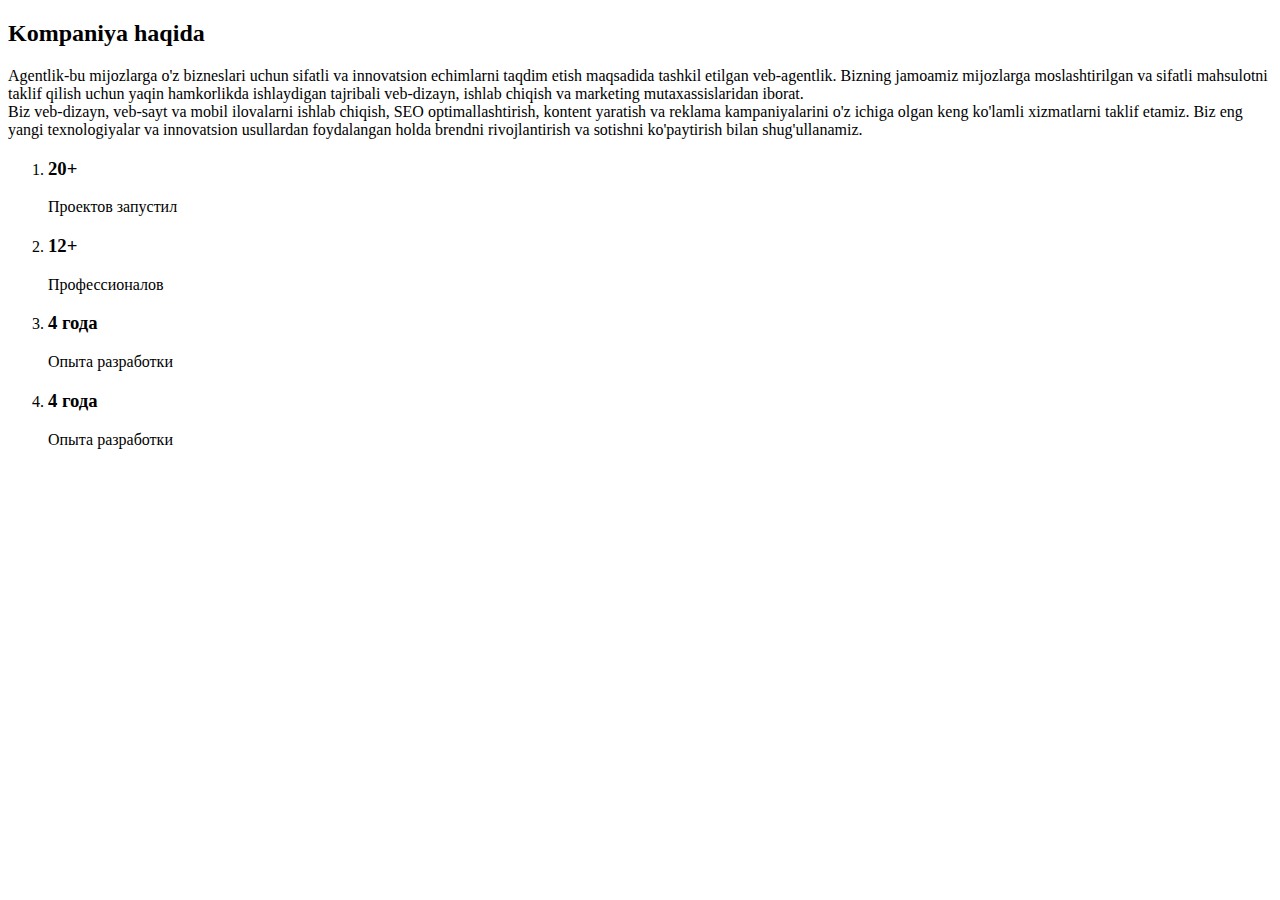
==== index.html @ 120ee955 "Merge branch 'master' into fonts" ====
<!DOCTYPE html>
<html lang="en">

<head>
  <meta charset="UTF-8">
  <meta http-equiv="X-UA-Compatible" content="IE=edge">
  <meta name="viewport" content="width=device-width, initial-scale=1.0">
  <title>Template</title>
  <link rel="stylesheet"
    href="https://owlcarousel2.github.io/OwlCarousel2/assets/owlcarousel/assets/owl.carousel.min.css">
  <link rel="stylesheet"
    href="https://owlcarousel2.github.io/OwlCarousel2/assets/owlcarousel/assets/owl.theme.default.min.css">
  <link rel="stylesheet" href="./css/main.css">
</head>

<body class="site-body  site-body__home ">

  <header class="site-header header">
  </header>
  <main class="site-main">
    <section class="hero">
      <div class="container">
      </div>
    </section>
      <section class="haqida">
          <div class="container">
            <div class="haqida-wrapper">
                <div class="haqida-wrapper__title">
                  <h2 class="haqida-wrapper__title-text">Kompaniya haqida</h2>
                  <p>Agentlik-bu mijozlarga o'z bizneslari uchun sifatli va innovatsion echimlarni taqdim etish maqsadida tashkil etilgan veb-agentlik. Bizning jamoamiz mijozlarga moslashtirilgan va sifatli mahsulotni taklif qilish uchun yaqin hamkorlikda ishlaydigan tajribali veb-dizayn, ishlab chiqish va marketing mutaxassislaridan iborat.
                    <br>
                    Biz veb-dizayn, veb-sayt va mobil ilovalarni ishlab chiqish, SEO optimallashtirish, kontent yaratish va reklama kampaniyalarini o'z ichiga olgan keng ko'lamli xizmatlarni taklif etamiz. Biz eng yangi texnologiyalar va innovatsion usullardan foydalangan holda brendni rivojlantirish va sotishni ko'paytirish bilan shug'ullanamiz.</p>
                </div>
                <ol>
                  <li>
                    <h3>20+</h3>
                    <p>Проектов запустил</p>
                  </li>

                  <li>
                    <h3>12+</h3>
                    <p>Профессионалов</p>
                  </li>
                  
                  <li>
                    <h3>4 года</h3>
                    <p>Опыта разработки</p>
                  </li>
                   
                  <li>
                    <h3>4 года</h3>
                    <p>Опыта разработки</p>
                  </li>
                </ol>
            </div>
          </div>
      </section>

  </main>
  <footer class="site-footer">

  </footer>


  <script src="https://owlcarousel2.github.io/OwlCarousel2/assets/vendors/jquery.min.js"></script>
  <script src="https://owlcarousel2.github.io/OwlCarousel2/assets/owlcarousel/owl.carousel.js"></script>

  <script src="./js/main.js"></script>
</body>

</html>
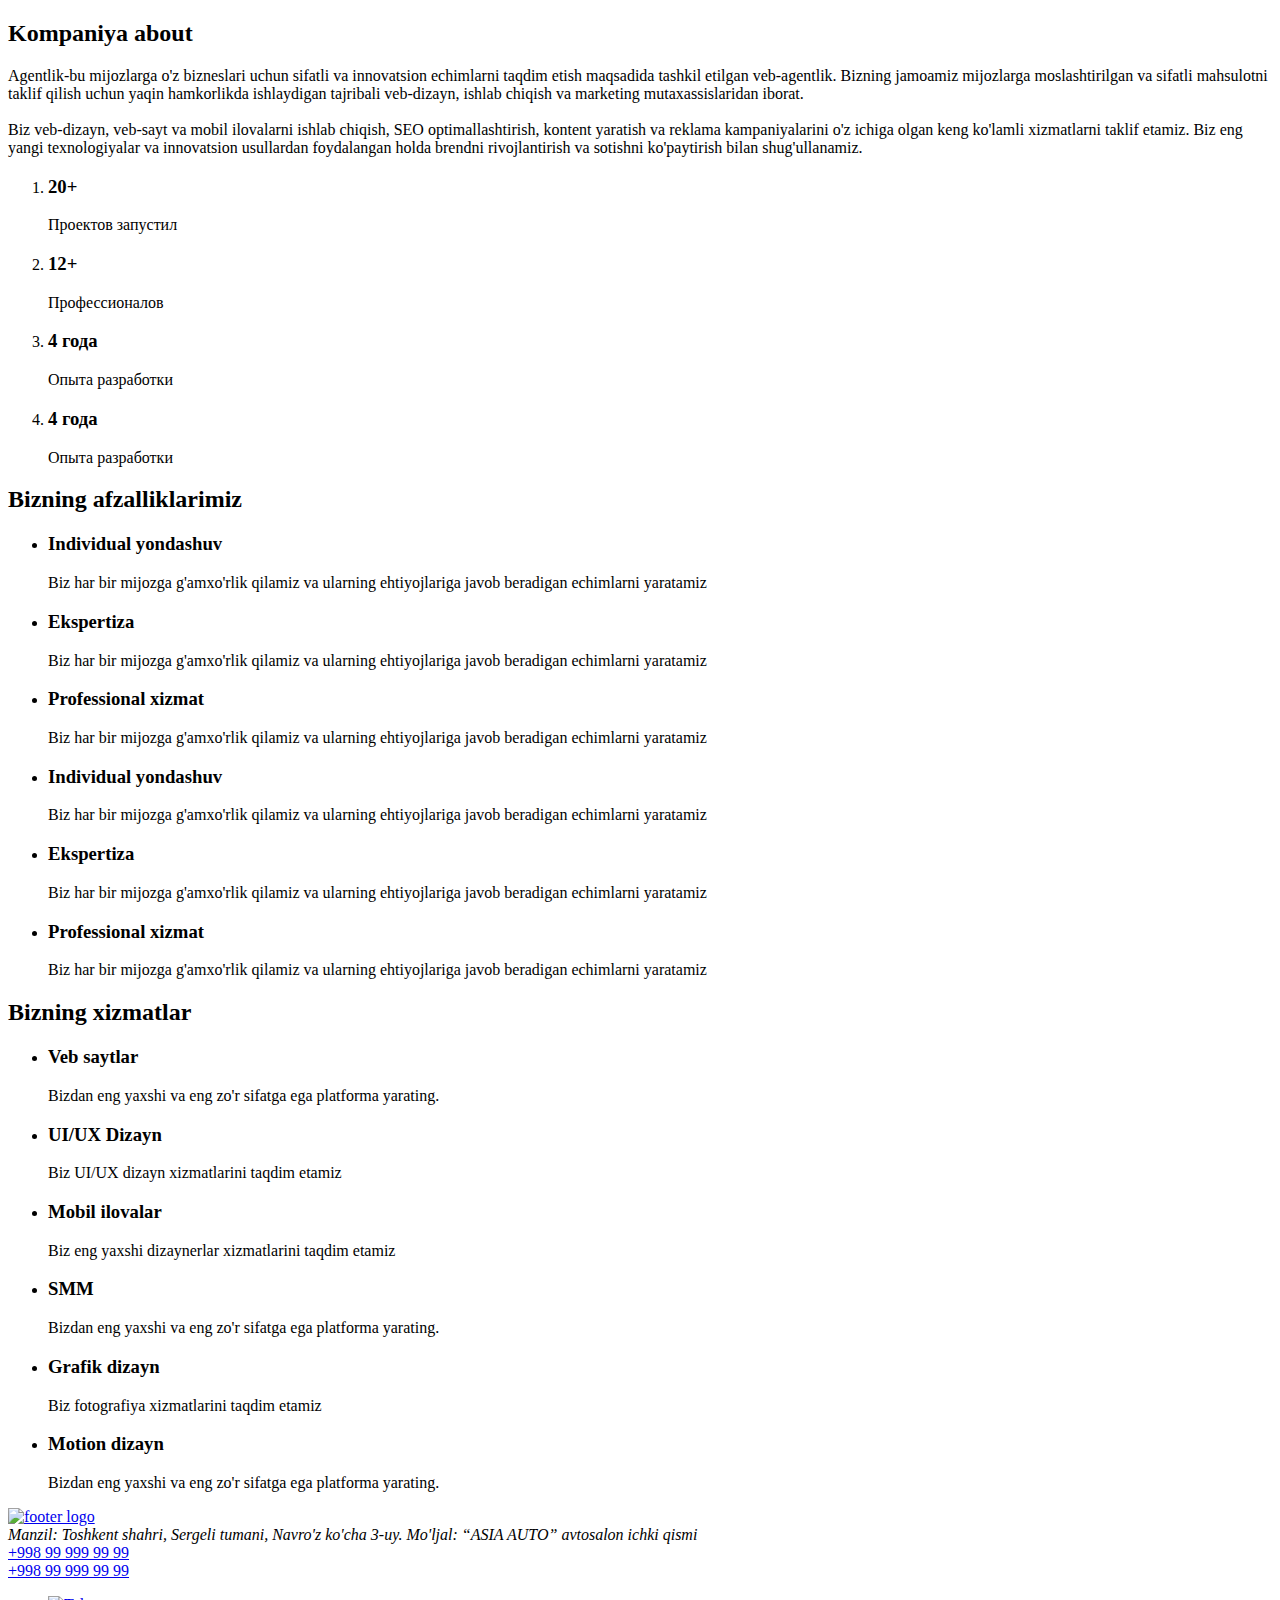
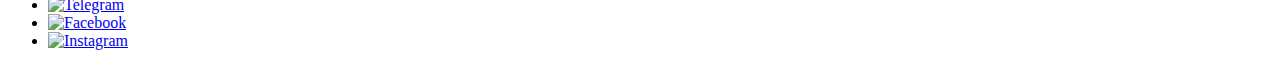
==== commit d54d10be: "Merge branch 'master' into haqida" ====
--- a/index.html
+++ b/index.html
@@ -22,43 +22,170 @@
       <div class="container">
       </div>
     </section>
-      <section class="haqida">
+      <section class="about">
           <div class="container">
-            <div class="haqida-wrapper">
-                <div class="haqida-wrapper__title">
-                  <h2 class="haqida-wrapper__title-text">Kompaniya haqida</h2>
-                  <p>Agentlik-bu mijozlarga o'z bizneslari uchun sifatli va innovatsion echimlarni taqdim etish maqsadida tashkil etilgan veb-agentlik. Bizning jamoamiz mijozlarga moslashtirilgan va sifatli mahsulotni taklif qilish uchun yaqin hamkorlikda ishlaydigan tajribali veb-dizayn, ishlab chiqish va marketing mutaxassislaridan iborat.
-                    <br>
+            <div class="about-wrapper">
+                <div class="about-wrapper__title">
+                  <h2 class="about-wrapper__title-text">Kompaniya about</h2>
+                  <p class="about-wrapper__title-parag">Agentlik-bu mijozlarga o'z bizneslari uchun sifatli va innovatsion echimlarni taqdim etish maqsadida tashkil etilgan veb-agentlik. Bizning jamoamiz mijozlarga moslashtirilgan va sifatli mahsulotni taklif qilish uchun yaqin hamkorlikda ishlaydigan tajribali veb-dizayn, ishlab chiqish va marketing mutaxassislaridan iborat.
+                    <br><br>
                     Biz veb-dizayn, veb-sayt va mobil ilovalarni ishlab chiqish, SEO optimallashtirish, kontent yaratish va reklama kampaniyalarini o'z ichiga olgan keng ko'lamli xizmatlarni taklif etamiz. Biz eng yangi texnologiyalar va innovatsion usullardan foydalangan holda brendni rivojlantirish va sotishni ko'paytirish bilan shug'ullanamiz.</p>
                 </div>
-                <ol>
-                  <li>
-                    <h3>20+</h3>
-                    <p>Проектов запустил</p>
+                <ol class="about-list">
+                  <li  class="about-list__item">
+                    <h3 class="about-list__item-text">20+</h3>
+                    <p class="about-list__item-parag">Проектов запустил</p>
                   </li>
 
-                  <li>
-                    <h3>12+</h3>
-                    <p>Профессионалов</p>
+                  <li class="about-list__item">
+                    <h3 class="about-list__item-text">12+</h3>
+                    <p class="about-list__item-parag">Профессионалов</p>
                   </li>
                   
-                  <li>
-                    <h3>4 года</h3>
-                    <p>Опыта разработки</p>
+                  <li class="about-list__item">
+                    <h3 class="about-list__item-text">4 года</h3>
+                    <p class="about-list__item-parag">Опыта разработки</p>
                   </li>
                    
-                  <li>
-                    <h3>4 года</h3>
-                    <p>Опыта разработки</p>
+                  <li class="about-list__item">
+                    <h3 class="about-list__item-text">4 года</h3>
+                    <p class="about-list__item-parag">Опыта разработки</p>
                   </li>
                 </ol>
             </div>
           </div>
       </section>
 
+      <section class="advantage">
+        <div class="container">
+          <div class="advantage-wrapper">
+            <h2 class="advantage-wrapper__title">Bizning afzalliklarimiz</h2>
+            <ul class="advantage-list">
+              <li class="advantage-list__item">
+                <h3  class="advantage-list__item-text">Individual yondashuv</h3>
+                <p class="advantage-list__item-parag">Biz har bir mijozga g'amxo'rlik qilamiz va ularning ehtiyojlariga javob beradigan echimlarni yaratamiz</p>
+              </li>
+
+              <li class="advantage-list__item">
+                <h3  class="advantage-list__item-text">Ekspertiza</h3>
+                <p class="advantage-list__item-parag">Biz har bir mijozga g'amxo'rlik qilamiz va ularning ehtiyojlariga javob beradigan echimlarni yaratamiz</p>
+              </li>
+              
+              <li class="advantage-list__item advantage-list__item-none">
+                <h3  class="advantage-list__item-text">Professional xizmat</h3>
+                <p class="advantage-list__item-parag">Biz har bir mijozga g'amxo'rlik qilamiz va ularning ehtiyojlariga javob beradigan echimlarni yaratamiz</p>
+              </li>
+
+              <li class="advantage-list__item  advantage-list__item-none">
+                <h3  class="advantage-list__item-text">Individual yondashuv</h3>
+                <p class="advantage-list__item-parag">Biz har bir mijozga g'amxo'rlik qilamiz va ularning ehtiyojlariga javob beradigan echimlarni yaratamiz</p>
+              </li>
+
+              <li class="advantage-list__item  advantage-list__item-none">
+                <h3  class="advantage-list__item-text">Ekspertiza</h3>
+                <p class="advantage-list__item-parag">Biz har bir mijozga g'amxo'rlik qilamiz va ularning ehtiyojlariga javob beradigan echimlarni yaratamiz</p>
+              </li>
+              
+              <li class="advantage-list__item  advantage-list__item-none">
+                <h3  class="advantage-list__item-text">Professional xizmat</h3>
+                <p class="advantage-list__item-parag">Biz har bir mijozga g'amxo'rlik qilamiz va ularning ehtiyojlariga javob beradigan echimlarni yaratamiz</p>
+              </li>
+            </ul>
+          </div>
+        </div>
+      </section>
+
+      <section class="service">
+        <div class="container">
+          <div class="service-wrapper">
+            <h2 class="service-wrapper__title">Bizning xizmatlar</h2>
+            <ul class="service-list">
+              <li class="service-list__item">
+                <h3 class="service-list__item-title">Veb saytlar</h3>
+                <p class="service-list__item-parag">Bizdan eng yaxshi va eng zo'r sifatga ega platforma yarating.</p>
+              </li>
+
+              <li class="service-list__item">
+                <h3 class="service-list__item-title">UI/UX Dizayn</h3>
+                <p class="service-list__item-parag">Biz UI/UX dizayn xizmatlarini taqdim etamiz </p>
+              </li>
+              
+              <li class="service-list__item">
+                <h3 class="service-list__item-title">Mobil ilovalar</h3>
+                <p class="service-list__item-parag">Biz eng yaxshi dizaynerlar  xizmatlarini taqdim etamiz</p>
+              </li>
+              
+              <li class="service-list__item">
+                <h3 class="service-list__item-title">SMM</h3>
+                <p class="service-list__item-parag">Bizdan eng yaxshi va eng zo'r sifatga ega platforma yarating.</p>
+              </li>
+              
+              <li class="service-list__item">
+                <h3 class="service-list__item-title">Grafik dizayn</h3>
+                <p class="service-list__item-parag">Biz fotografiya xizmatlarini 
+                  taqdim etamiz </p>
+              </li>
+
+              
+              <li class="service-list__item">
+                <h3 class="service-list__item-title">Motion dizayn</h3>
+                <p class="service-list__item-parag">Bizdan eng yaxshi va eng zo'r sifatga ega platforma yarating.</p>
+              </li>
+
+            </ul>
+          </div>
+        </div>
+      </section>
+
   </main>
   <footer class="site-footer">
+      <div class="container">
+        <div class="footer-wrapper">
 
+          <div class="logo-wrapper">
+            <a href="#" class="logo-wrapper__icon">
+              <img src="./images/site-logo.svg" width="158" height="66" alt="footer logo">
+            </a>
+          </div>
+
+          <div class="address-wrapper">
+            <address class="address-in">
+              Manzil:  Toshkent shahri, Sergeli tumani, Navro'z ko'cha 3-uy.
+              Mo'ljal:  “ASIA AUTO” avtosalon ichki qismi
+            </address>
+          </div>
+
+          <div class="phone-wrapper">
+            <a class="phone-tel phone" href="tel:+998999999999" target="blank">+998 99 999 99 99</a>
+            <br>
+            <a class="phone-tel" href="tel:+998999999999" target="blank">+998 99 999 99 99</a>
+          </div>
+
+          <div class="icons-wrapper">
+            <ul class="icons-list">
+              <li class="icons-item">
+                <a href="https://web.telegram.org/z/" target="blank">
+                  <img src="./images/telegram.svg" width="30" height="30" alt="Telegram">
+                </a>
+              </li>
+
+              <li class="icons-item icon-face">
+                <a href="https://www.facebook.com/" target="blank">
+                  <img src="./images/facebook-icon.svg" width="30" height="30" alt="Facebook">
+                </a>
+              </li>
+              
+              <li class="icons-item">
+                <a href="https://www.instagram.com/" target="blank">
+                  <img src="./images/instagram.svg" width="30" height="30" alt="Instagram">
+                </a>
+              </li>
+
+            </ul>
+          </div>
+
+        </div>
+      </div>
   </footer>
 
 
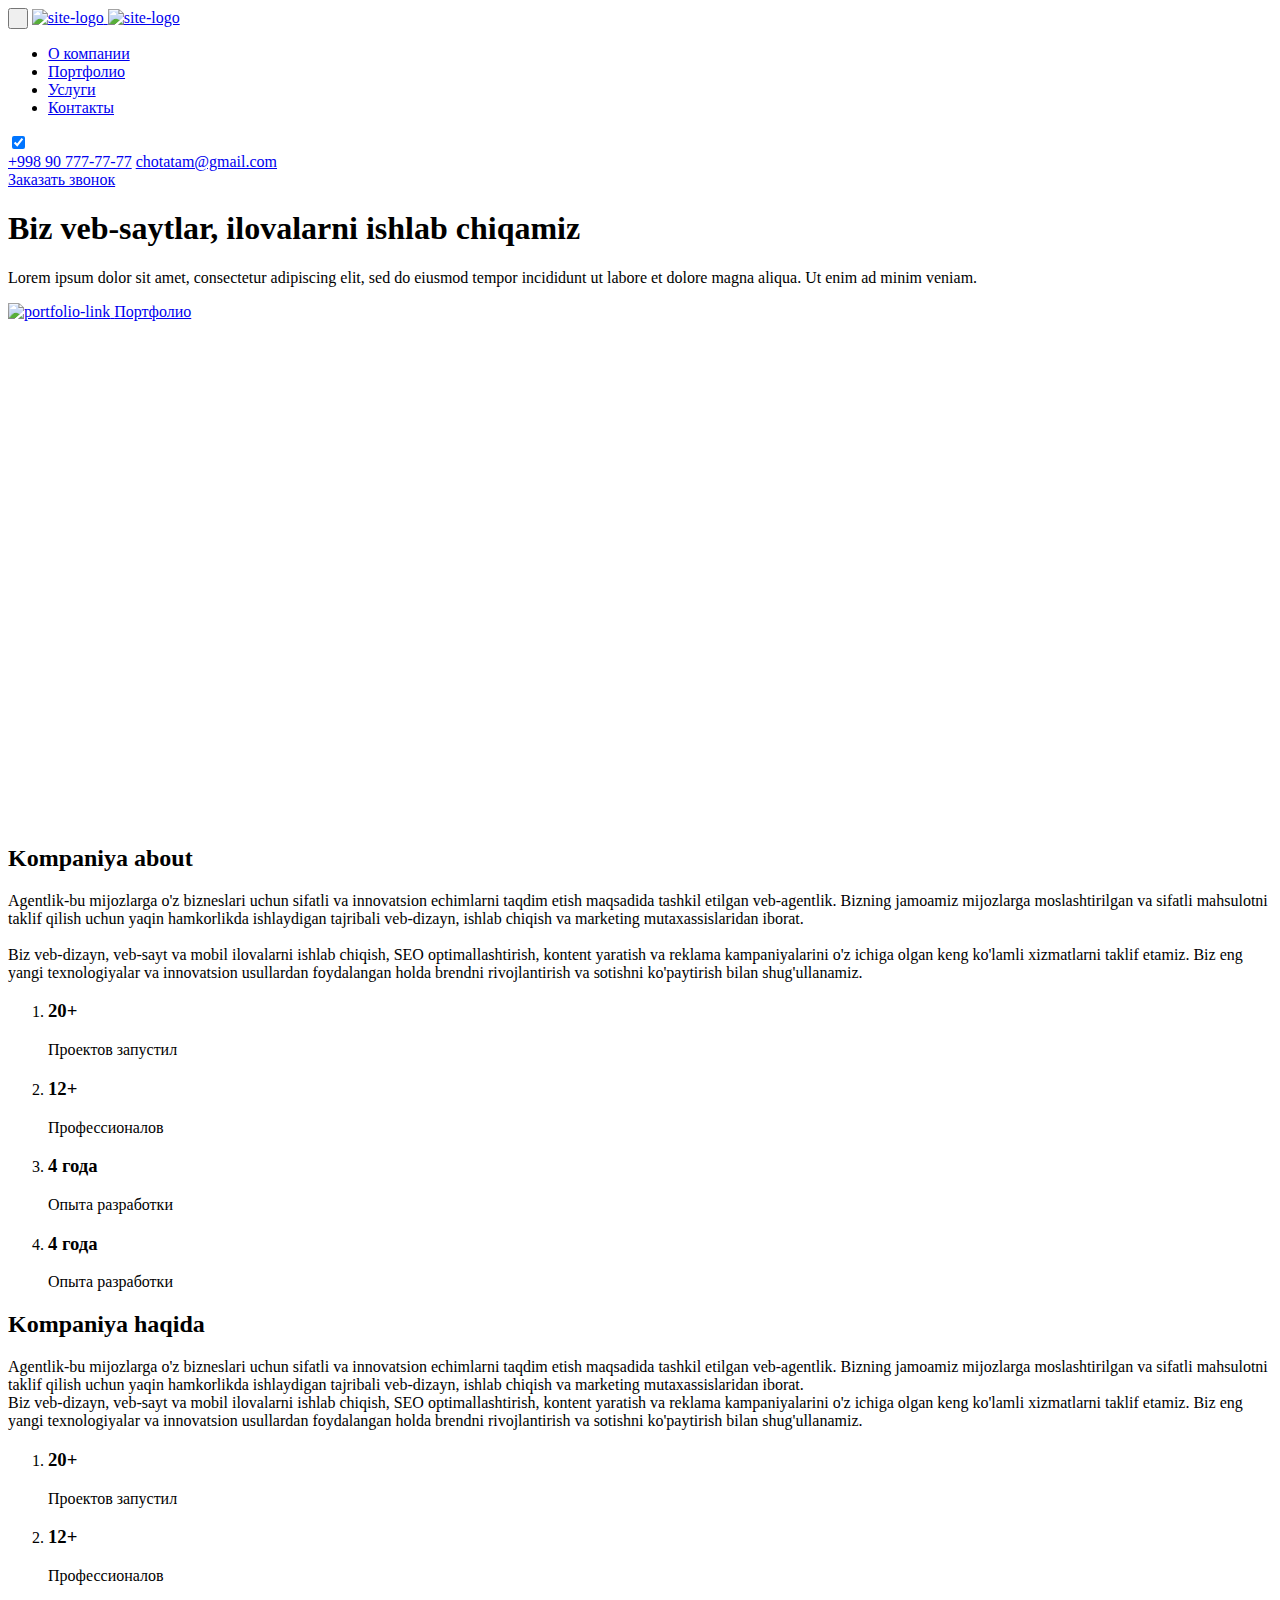
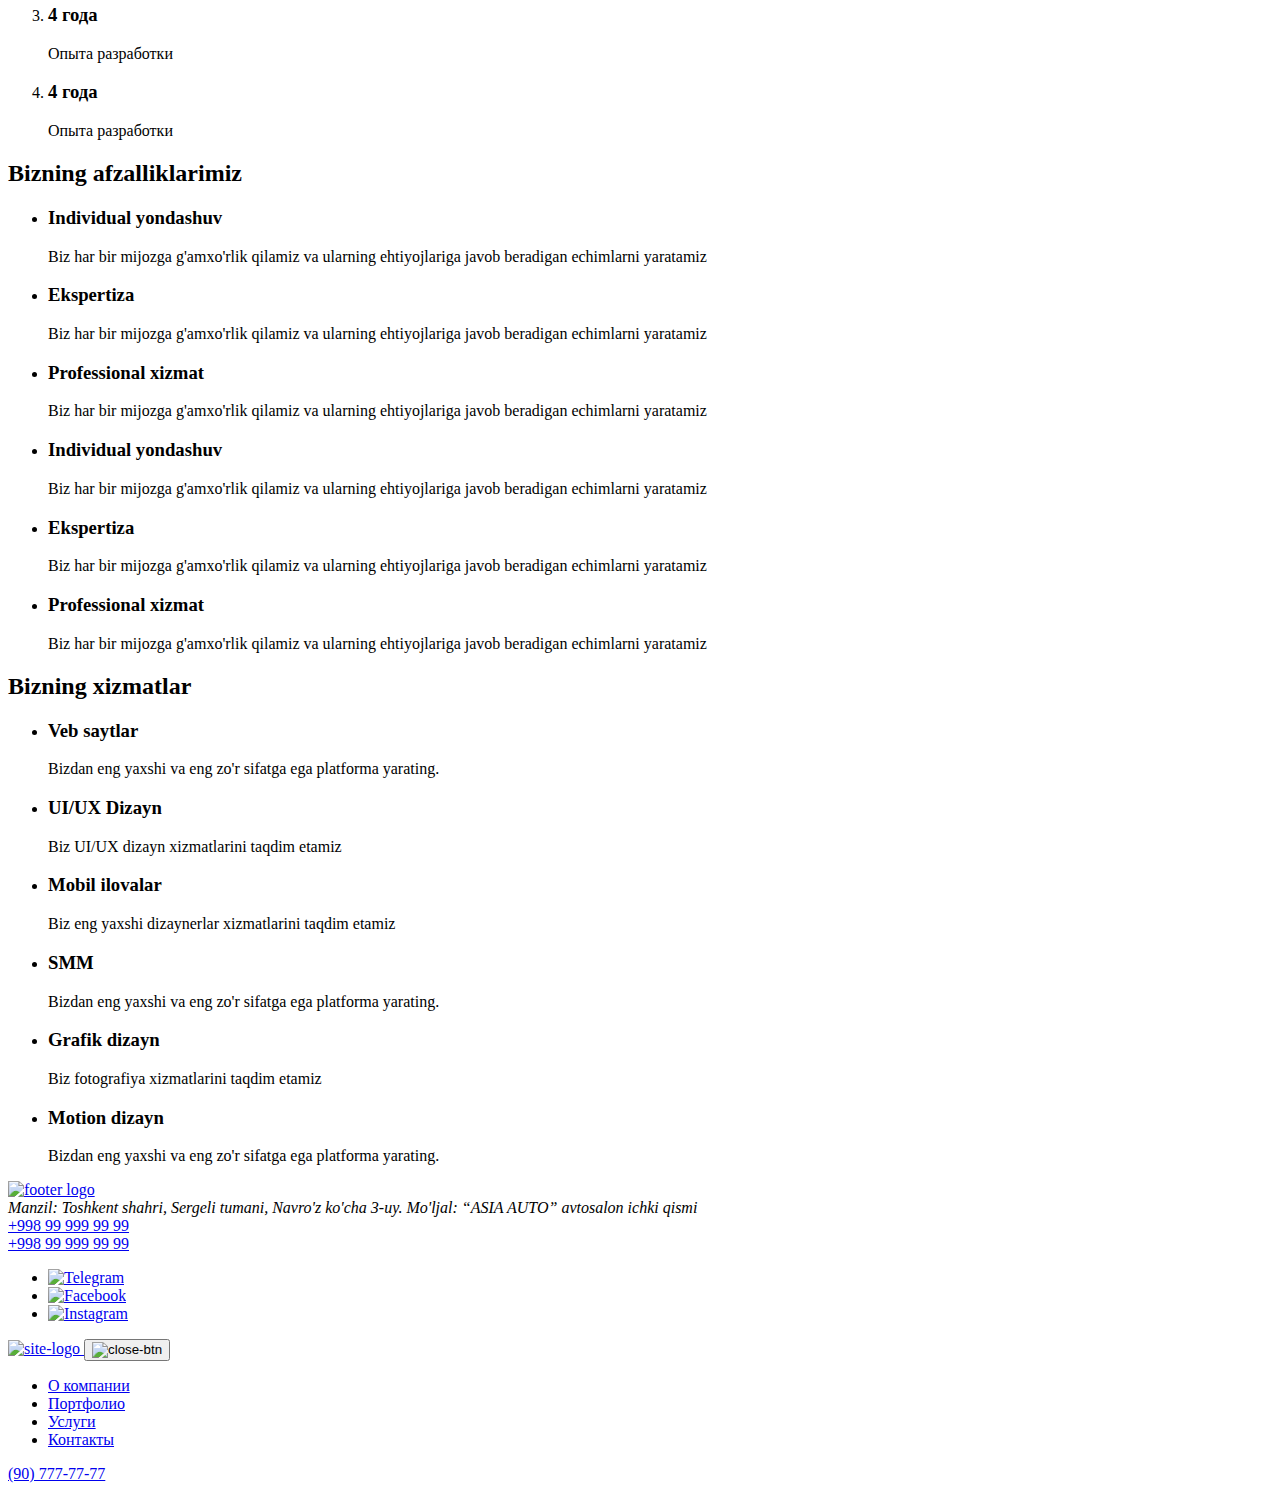
==== commit 664fdde4: "Merge pull request #3 from Khay1tov56/haqida" ====
--- a/index.html
+++ b/index.html
@@ -16,12 +16,74 @@
 <body class="site-body  site-body__home ">
 
   <header class="site-header header">
+    <div class="container">
+      <div class="header_inner">
+        <div class="header-left">
+          <button class="menu-btn">
+            <img class="menu-btn-dark" src="./images/menu-icon-dark.svg" alt="">
+            <img class="menu-btn-light" src="./images/menu-icon.svg" alt="">
+          </button>
+          <a href="#">
+            <img class="light-logo" src="./images/site-logo.svg" width="72" height="50" alt="site-logo">
+            <img class="dark-logo" src="./images/site-logo-black.svg" width="72" height="50" alt="site-logo">
+          </a>
+          <nav class="header-nav">
+            <ul class="list">
+              <li class="list-item">
+                <a class="list-link" href="#">О компании</a>
+              </li>
+              <li class="list-item">
+                <a class="list-link" href="#">Портфолио</a>
+              </li>
+              <li class="list-item">
+                <a class="list-link" href="#">Услуги</a>
+              </li>
+              <li class="list-item">
+                <a class="list-link" href="#">Контакты</a>
+              </li>
+            </ul>
+          </nav>
+        </div>
+        <div class="header-right">
+          <div class="header-theme">
+            <div class="switch">
+              <input type="checkbox" name="switch" class="switch-checkbox" id="demo-switch" checked="checked">
+              <label class="switch-label" for="demo-switch">
+                <span class="switch-inner"></span>
+                <span class="switch-click"></span>
+              </label>
+            </div>
+          </div>
+          <div class="contact">
+            <a class="phone-number" href="tel:+998907777777">+998 90 777-77-77</a>
+            <a class="emil-adress" href="mailto:chotatam@gmail.com">chotatam@gmail.com</a>
+          </div>
+          <a href="#" class="order-btn">Заказать звонок</a>
+        </div>
+      </div>
+    </div>
   </header>
   <main class="site-main">
     <section class="hero">
       <div class="container">
+        <div class="hero-inner">
+          <div class="hero-inner_content hero-content">
+            <h1 class=" hero-content__title">Biz veb-saytlar, ilovalarni
+              ishlab chiqamiz</h1>
+            <p class=" hero-content__text">Lorem ipsum dolor sit amet, consectetur adipiscing elit, sed do eiusmod
+              tempor incididunt ut labore et dolore magna aliqua. Ut enim ad minim veniam.</p>
+            <a href="#" class="hero-content_link">
+              <img src="./images/portfolio-link.png" width="138" height="70" alt="portfolio-link">
+            </a>
+            <a href="#" class="portfolio-link--mobile">Портфолио</a>
+          </div>
+          <div class="hero-inner_sercle">
+            <canvas id="cobe" style="  width: 500px; height: auto" width="1000" height="1000"></canvas>
+          </div>
+        </div>
       </div>
     </section>
+
       <section class="about">
           <div class="container">
             <div class="about-wrapper">
@@ -53,8 +115,47 @@
                   </li>
                 </ol>
             </div>
-          </div>
-      </section>
+
+    <section class="haqida">
+      <div class="container">
+        <div class="haqida-wrapper">
+          <div class="haqida-wrapper__title">
+            <h2 class="haqida-wrapper__title-text">Kompaniya haqida</h2>
+            <p>Agentlik-bu mijozlarga o'z bizneslari uchun sifatli va innovatsion echimlarni taqdim etish maqsadida
+              tashkil etilgan veb-agentlik. Bizning jamoamiz mijozlarga moslashtirilgan va sifatli mahsulotni taklif
+              qilish uchun yaqin hamkorlikda ishlaydigan tajribali veb-dizayn, ishlab chiqish va marketing
+              mutaxassislaridan iborat.
+              <br>
+              Biz veb-dizayn, veb-sayt va mobil ilovalarni ishlab chiqish, SEO optimallashtirish, kontent yaratish va
+              reklama kampaniyalarini o'z ichiga olgan keng ko'lamli xizmatlarni taklif etamiz. Biz eng yangi
+              texnologiyalar va innovatsion usullardan foydalangan holda brendni rivojlantirish va sotishni ko'paytirish
+              bilan shug'ullanamiz.
+            </p>
+          </div>
+          <ol>
+            <li>
+              <h3>20+</h3>
+              <p>Проектов запустил</p>
+            </li>
+
+            <li>
+              <h3>12+</h3>
+              <p>Профессионалов</p>
+            </li>
+
+            <li>
+              <h3>4 года</h3>
+              <p>Опыта разработки</p>
+            </li>
+
+            <li>
+              <h3>4 года</h3>
+              <p>Опыта разработки</p>
+            </li>
+          </ol>
+        </div>
+      </div>
+    </section>
 
       <section class="advantage">
         <div class="container">
@@ -188,7 +289,141 @@
       </div>
   </footer>
 
-
+  <div class="menu-header">
+    <div class="menu-header__inner">
+      <div class="menu-header__top">
+        <a href="#">
+          <img src="./images/site-logo.svg" width="72" height="50" alt="site-logo">
+
+        </a>
+        <button class="close-btn">
+          <img src="./images/close-btn.svg" width="23" height="23" alt="close-btn">
+        </button>
+      </div>
+      <div class="menu-header__bottom">
+        <nav class="menu-header-nav">
+          <ul class="list">
+            <li class="list-item">
+              <a class="list-link" href="#">О компании</a>
+            </li>
+            <li class="list-item">
+              <a class="list-link" href="#">Портфолио</a>
+            </li>
+            <li class="list-item">
+              <a class="list-link" href="#">Услуги</a>
+            </li>
+            <li class="list-item">
+              <a class="list-link" href="#">Контакты</a>
+            </li>
+          </ul>
+        </nav>
+
+        <a class="phone-number-menu" href="tel:+998907777777"> (90) 777-77-77</a>
+      </div>
+    </div>
+
+  </div>
+
+  <script type="module">
+    import createGlobe from 'https://cdn.skypack.dev/cobe'
+
+    let phi = 0
+    let canvas = document.getElementById("cobe")
+
+
+
+    const site_body = window.innerWidth
+
+    if (site_body >= 1000) {
+      const globe = createGlobe(canvas, {
+        devicePixelRatio: 2,
+        width: 1000,
+        height: 1000,
+        phi: 0,
+        theta: 0,
+        dark: 0,
+        diffuse: 1.2,
+        scale: 1,
+        mapSamples: 16000,
+        mapBrightness: 6,
+        baseColor: [1, 1, 1],
+        markerColor: [1, 0.5, 1],
+        glowColor: [1, 1, 1],
+        offset: [0, 0],
+        markers: [
+          { location: [37.7595, -122.4367], size: 0.03 },
+          { location: [40.7128, -74.006], size: 0.1 },
+        ],
+
+        onRender: (state) => {
+          // Called on every animation frame.
+          // `state` will be an empty object, return updated params.
+          state.phi = phi
+          phi += 0.01
+        },
+      })
+
+    } else if (site_body <= 1000 && site_body >= 400) {
+      const globe = createGlobe(canvas, {
+        devicePixelRatio: 2,
+        width: 1000,
+        height: 1000,
+        phi: 0,
+        theta: 0,
+        dark: 0,
+        diffuse: 1.2,
+        scale: 0.70,
+        mapSamples: 16000,
+        mapBrightness: 6,
+        baseColor: [1, 1, 1],
+        markerColor: [1, 0.5, 1],
+        glowColor: [1, 1, 1],
+        offset: [0, 0],
+        markers: [
+          { location: [37.7595, -122.4367], size: 0.03 },
+          { location: [40.7128, -74.006], size: 0.1 },
+        ],
+
+        onRender: (state) => {
+          // Called on every animation frame.
+          // `state` will be an empty object, return updated params.
+          state.phi = phi
+          phi += 0.01
+        },
+      })
+    } else {
+      const globe = createGlobe(canvas, {
+        devicePixelRatio: 2,
+        width: 1000,
+        height: 1000,
+        phi: 0,
+        theta: 0,
+        dark: 0,
+        diffuse: 1.2,
+        scale: 0.50,
+        mapSamples: 16000,
+        mapBrightness: 6,
+        baseColor: [1, 1, 1],
+        markerColor: [1, 0.5, 1],
+        glowColor: [1, 1, 1],
+        offset: [0, 0],
+        markers: [
+          { location: [37.7595, -122.4367], size: 0.03 },
+          { location: [40.7128, -74.006], size: 0.1 },
+        ],
+
+        onRender: (state) => {
+          // Called on every animation frame.
+          // `state` will be an empty object, return updated params.
+          state.phi = phi
+          phi += 0.01
+        },
+      })
+    }
+
+
+
+  </script>
   <script src="https://owlcarousel2.github.io/OwlCarousel2/assets/vendors/jquery.min.js"></script>
   <script src="https://owlcarousel2.github.io/OwlCarousel2/assets/owlcarousel/owl.carousel.js"></script>
 
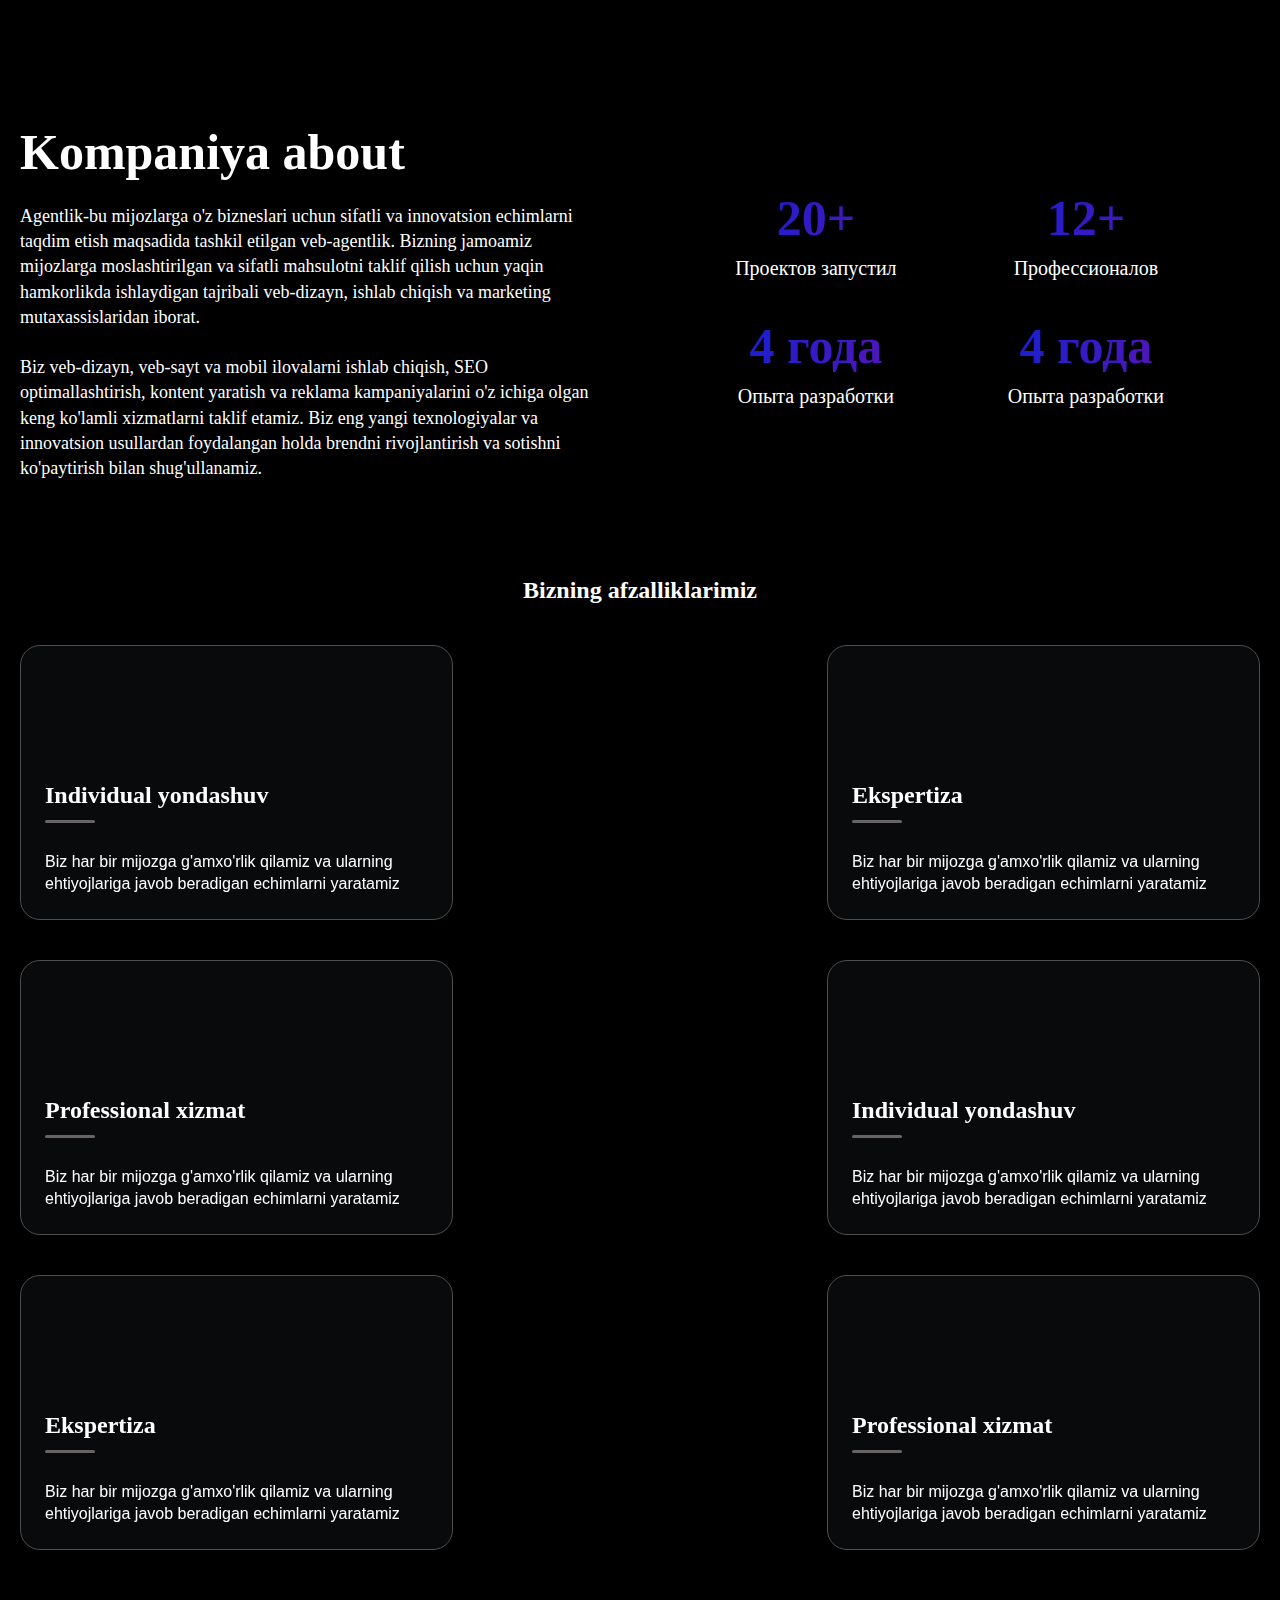
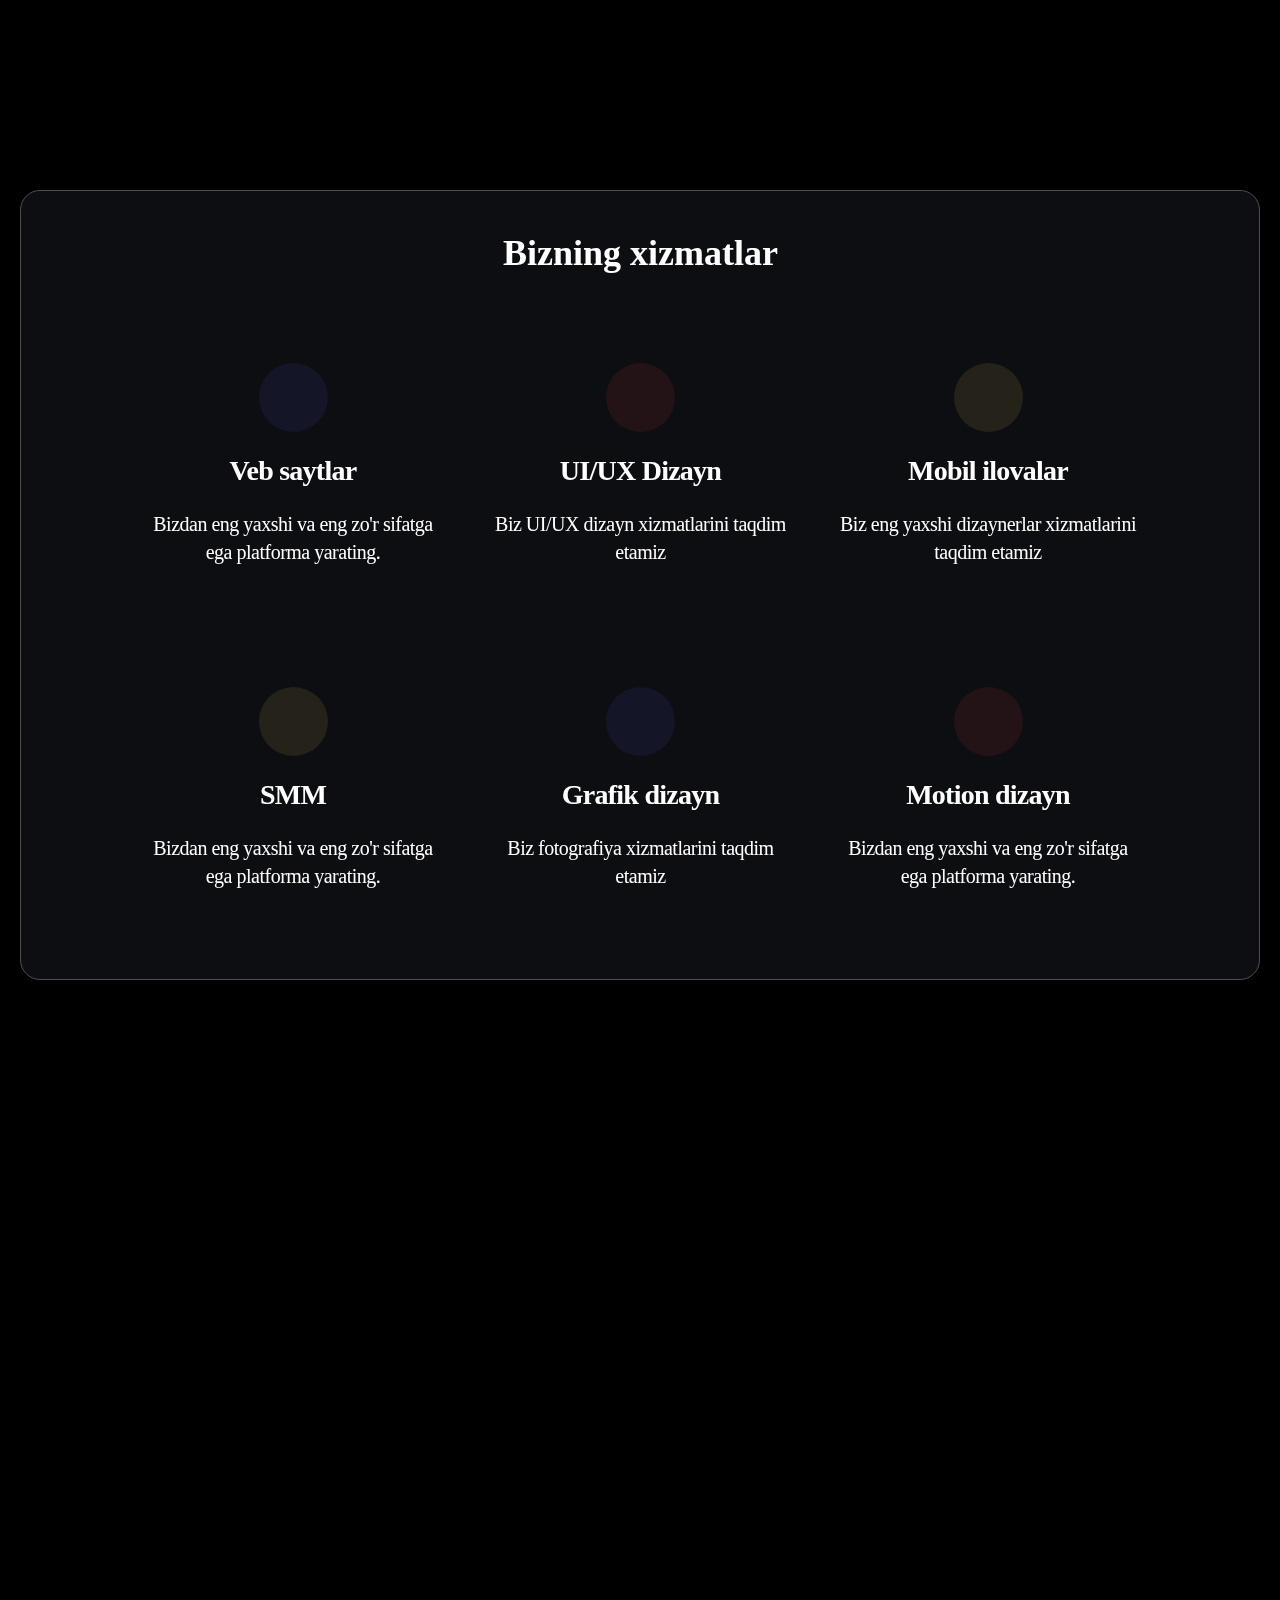
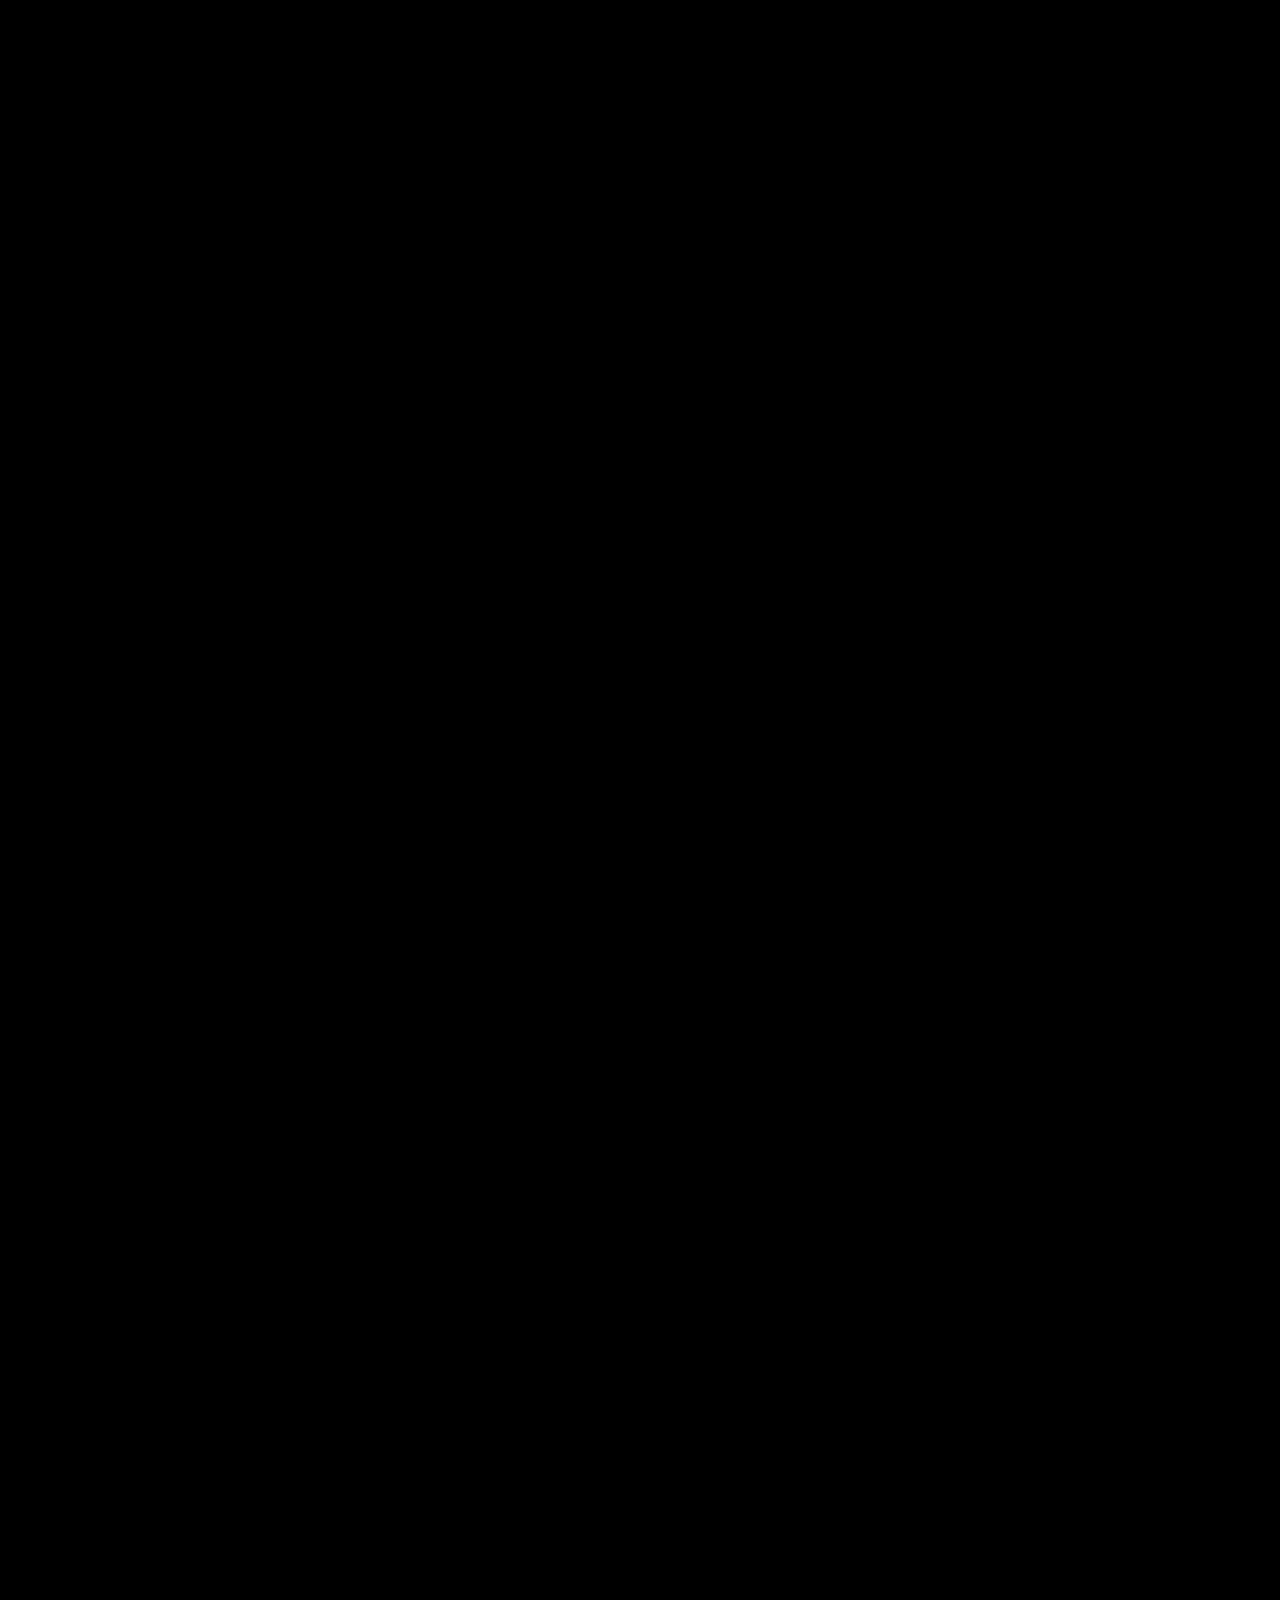
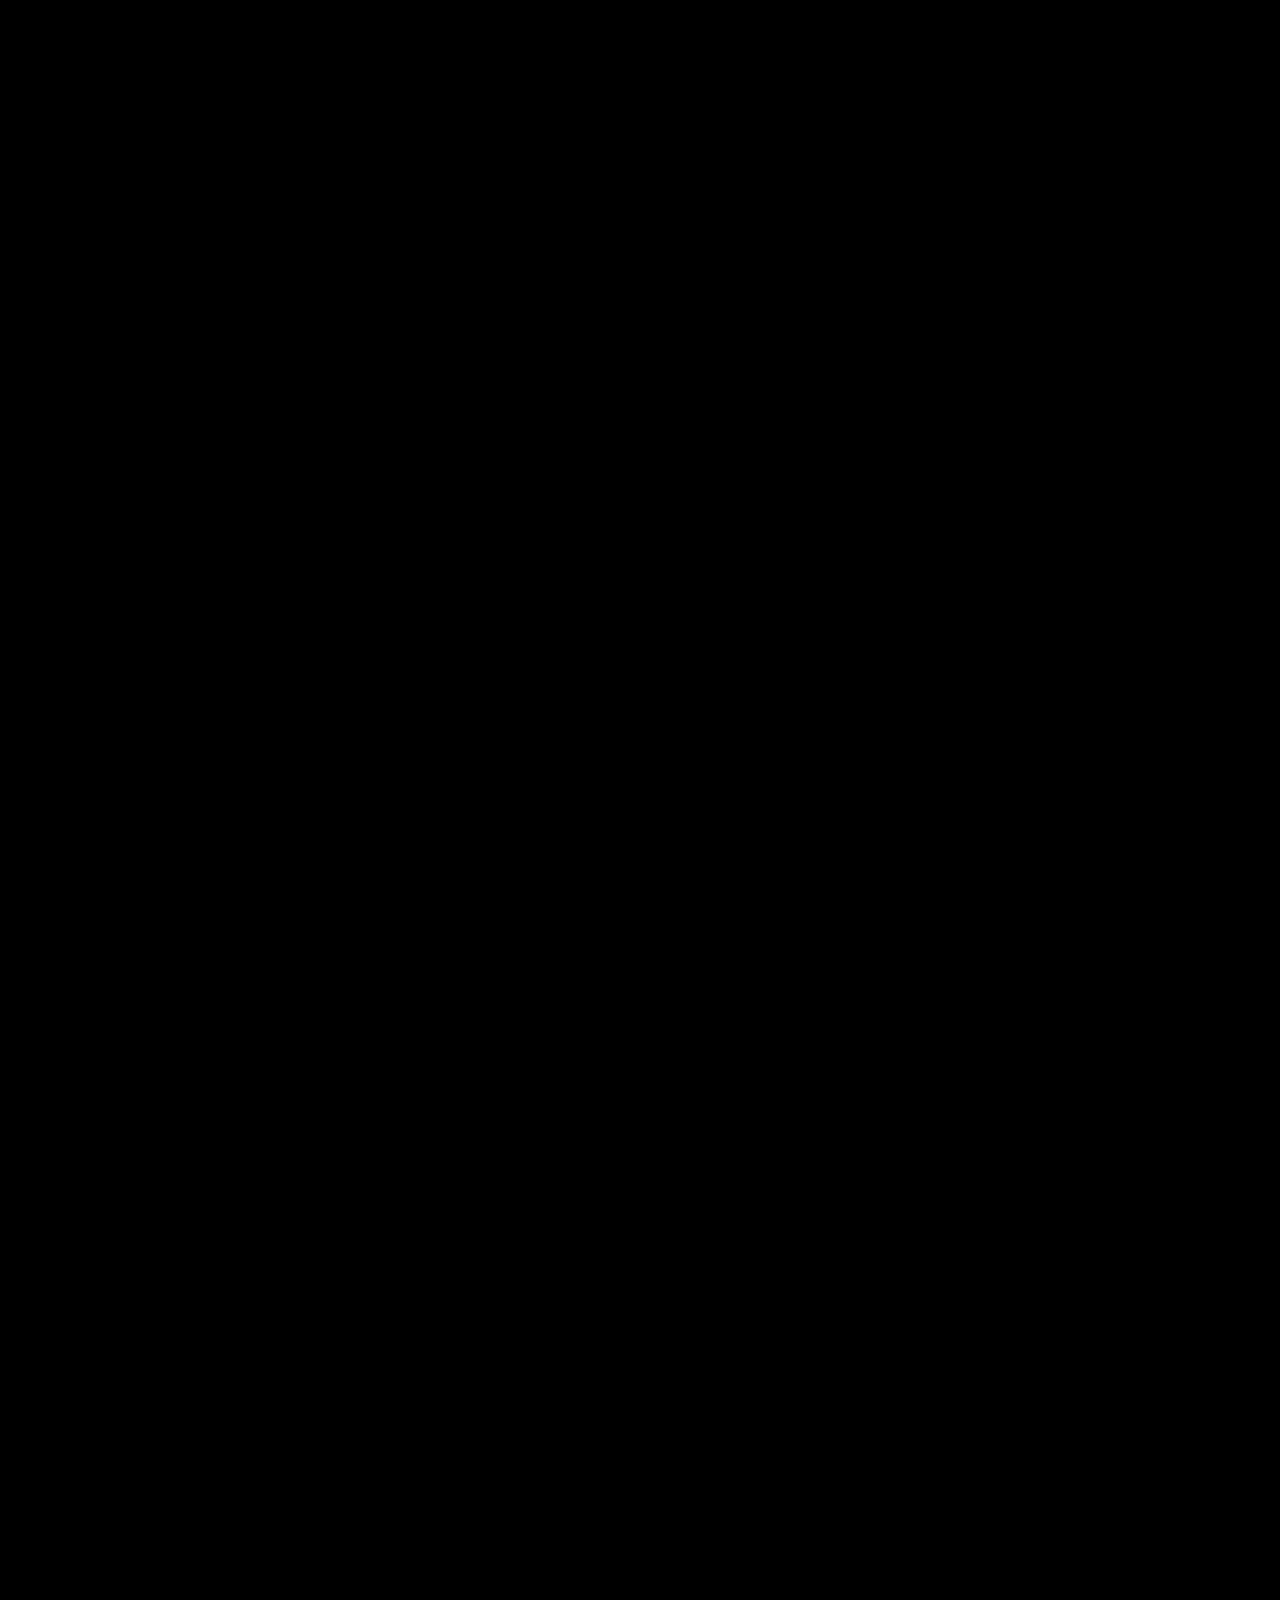
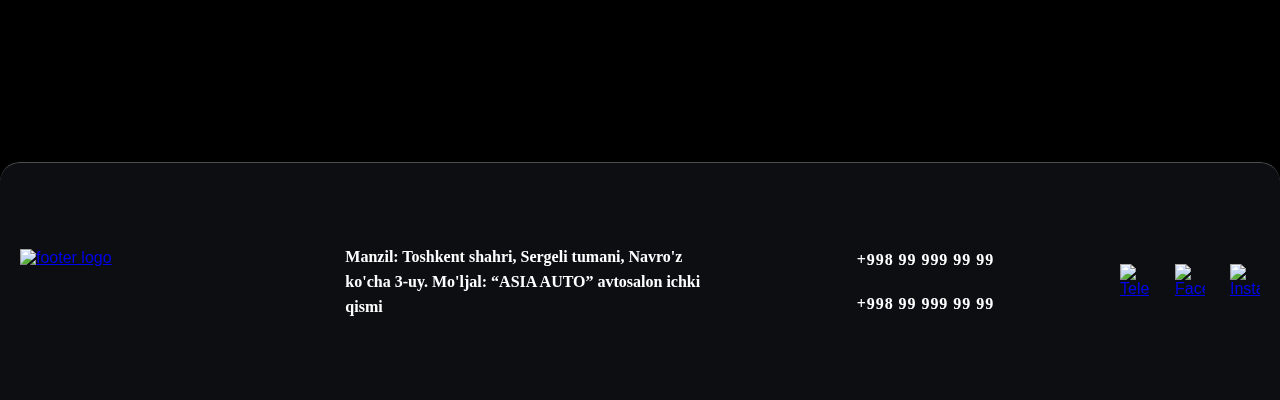
==== commit 43367c25: "Add a lot of pages" ====
--- a/index.html
+++ b/index.html
@@ -5,7 +5,7 @@
   <meta charset="UTF-8">
   <meta http-equiv="X-UA-Compatible" content="IE=edge">
   <meta name="viewport" content="width=device-width, initial-scale=1.0">
-  <title>Template</title>
+  <title>Main</title>
   <link rel="stylesheet"
     href="https://owlcarousel2.github.io/OwlCarousel2/assets/owlcarousel/assets/owl.carousel.min.css">
   <link rel="stylesheet"
@@ -16,74 +16,13 @@
 <body class="site-body  site-body__home ">
 
   <header class="site-header header">
-    <div class="container">
-      <div class="header_inner">
-        <div class="header-left">
-          <button class="menu-btn">
-            <img class="menu-btn-dark" src="./images/menu-icon-dark.svg" alt="">
-            <img class="menu-btn-light" src="./images/menu-icon.svg" alt="">
-          </button>
-          <a href="#">
-            <img class="light-logo" src="./images/site-logo.svg" width="72" height="50" alt="site-logo">
-            <img class="dark-logo" src="./images/site-logo-black.svg" width="72" height="50" alt="site-logo">
-          </a>
-          <nav class="header-nav">
-            <ul class="list">
-              <li class="list-item">
-                <a class="list-link" href="#">О компании</a>
-              </li>
-              <li class="list-item">
-                <a class="list-link" href="#">Портфолио</a>
-              </li>
-              <li class="list-item">
-                <a class="list-link" href="#">Услуги</a>
-              </li>
-              <li class="list-item">
-                <a class="list-link" href="#">Контакты</a>
-              </li>
-            </ul>
-          </nav>
-        </div>
-        <div class="header-right">
-          <div class="header-theme">
-            <div class="switch">
-              <input type="checkbox" name="switch" class="switch-checkbox" id="demo-switch" checked="checked">
-              <label class="switch-label" for="demo-switch">
-                <span class="switch-inner"></span>
-                <span class="switch-click"></span>
-              </label>
-            </div>
-          </div>
-          <div class="contact">
-            <a class="phone-number" href="tel:+998907777777">+998 90 777-77-77</a>
-            <a class="emil-adress" href="mailto:chotatam@gmail.com">chotatam@gmail.com</a>
-          </div>
-          <a href="#" class="order-btn">Заказать звонок</a>
-        </div>
-      </div>
-    </div>
   </header>
   <main class="site-main">
     <section class="hero">
       <div class="container">
-        <div class="hero-inner">
-          <div class="hero-inner_content hero-content">
-            <h1 class=" hero-content__title">Biz veb-saytlar, ilovalarni
-              ishlab chiqamiz</h1>
-            <p class=" hero-content__text">Lorem ipsum dolor sit amet, consectetur adipiscing elit, sed do eiusmod
-              tempor incididunt ut labore et dolore magna aliqua. Ut enim ad minim veniam.</p>
-            <a href="#" class="hero-content_link">
-              <img src="./images/portfolio-link.png" width="138" height="70" alt="portfolio-link">
-            </a>
-            <a href="#" class="portfolio-link--mobile">Портфолио</a>
-          </div>
-          <div class="hero-inner_sercle">
-            <canvas id="cobe" style="  width: 500px; height: auto" width="1000" height="1000"></canvas>
-          </div>
-        </div>
+
       </div>
     </section>
-
       <section class="about">
           <div class="container">
             <div class="about-wrapper">
@@ -115,47 +54,8 @@
                   </li>
                 </ol>
             </div>
-
-    <section class="haqida">
-      <div class="container">
-        <div class="haqida-wrapper">
-          <div class="haqida-wrapper__title">
-            <h2 class="haqida-wrapper__title-text">Kompaniya haqida</h2>
-            <p>Agentlik-bu mijozlarga o'z bizneslari uchun sifatli va innovatsion echimlarni taqdim etish maqsadida
-              tashkil etilgan veb-agentlik. Bizning jamoamiz mijozlarga moslashtirilgan va sifatli mahsulotni taklif
-              qilish uchun yaqin hamkorlikda ishlaydigan tajribali veb-dizayn, ishlab chiqish va marketing
-              mutaxassislaridan iborat.
-              <br>
-              Biz veb-dizayn, veb-sayt va mobil ilovalarni ishlab chiqish, SEO optimallashtirish, kontent yaratish va
-              reklama kampaniyalarini o'z ichiga olgan keng ko'lamli xizmatlarni taklif etamiz. Biz eng yangi
-              texnologiyalar va innovatsion usullardan foydalangan holda brendni rivojlantirish va sotishni ko'paytirish
-              bilan shug'ullanamiz.
-            </p>
-          </div>
-          <ol>
-            <li>
-              <h3>20+</h3>
-              <p>Проектов запустил</p>
-            </li>
-
-            <li>
-              <h3>12+</h3>
-              <p>Профессионалов</p>
-            </li>
-
-            <li>
-              <h3>4 года</h3>
-              <p>Опыта разработки</p>
-            </li>
-
-            <li>
-              <h3>4 года</h3>
-              <p>Опыта разработки</p>
-            </li>
-          </ol>
-        </div>
-      </div>
-    </section>
+          </div>
+      </section>
 
       <section class="advantage">
         <div class="container">
@@ -245,7 +145,9 @@
 
           <div class="logo-wrapper">
             <a href="#" class="logo-wrapper__icon">
-              <img src="./images/site-logo.svg" width="158" height="66" alt="footer logo">
+              <img class="logo-white" src="./images/site-logo.svg" width="158" height="66" alt="footer logo">
+
+              <img class="logo-black" src="./images/site-logo-black.svg" width="158" height="66" alt="footer logo">
             </a>
           </div>
 
@@ -263,167 +165,42 @@
           </div>
 
           <div class="icons-wrapper">
+
             <ul class="icons-list">
-              <li class="icons-item">
-                <a href="https://web.telegram.org/z/" target="blank">
-                  <img src="./images/telegram.svg" width="30" height="30" alt="Telegram">
-                </a>
-              </li>
-
-              <li class="icons-item icon-face">
-                <a href="https://www.facebook.com/" target="blank">
-                  <img src="./images/facebook-icon.svg" width="30" height="30" alt="Facebook">
-                </a>
-              </li>
-              
-              <li class="icons-item">
-                <a href="https://www.instagram.com/" target="blank">
-                  <img src="./images/instagram.svg" width="30" height="30" alt="Instagram">
-                </a>
-              </li>
-
-            </ul>
+                <li class="icons-item">
+                  <a href="https://web.telegram.org/z/" target="blank">
+                    <img class="logo-white" src="./images/telegram.svg" width="30" height="30" alt="Telegram">
+                    <img class="logo-black" src="./images/telegram-light.svg" width="30" height="30" alt="Telegram">
+                  </a>
+                </li>
+  
+                <li class="icons-item icon-face">
+                  <a href="https://www.facebook.com/" target="blank">
+
+                    <img  class="logo-white" src="./images/facebook-icon.svg" width="30" height="30" alt="Facebook">
+                    
+                    <img  class="logo-black" src="./images/facebook-light.svg" width="30" height="30" alt="Facebook">
+                  </a>
+                </li>
+                
+                <li class="icons-item">
+                  <a href="https://www.instagram.com/" target="blank">
+
+                    <img  class="logo-white" src="./images/instagram.svg" width="30" height="30" alt="Instagram">
+                     
+                    <img   class="logo-black" src="./images/instagram-light.svg" width="30" height="30" alt="Instagram">
+                  </a>
+                </li>
+  
+              </ul>
+
           </div>
 
         </div>
       </div>
   </footer>
 
-  <div class="menu-header">
-    <div class="menu-header__inner">
-      <div class="menu-header__top">
-        <a href="#">
-          <img src="./images/site-logo.svg" width="72" height="50" alt="site-logo">
-
-        </a>
-        <button class="close-btn">
-          <img src="./images/close-btn.svg" width="23" height="23" alt="close-btn">
-        </button>
-      </div>
-      <div class="menu-header__bottom">
-        <nav class="menu-header-nav">
-          <ul class="list">
-            <li class="list-item">
-              <a class="list-link" href="#">О компании</a>
-            </li>
-            <li class="list-item">
-              <a class="list-link" href="#">Портфолио</a>
-            </li>
-            <li class="list-item">
-              <a class="list-link" href="#">Услуги</a>
-            </li>
-            <li class="list-item">
-              <a class="list-link" href="#">Контакты</a>
-            </li>
-          </ul>
-        </nav>
-
-        <a class="phone-number-menu" href="tel:+998907777777"> (90) 777-77-77</a>
-      </div>
-    </div>
-
-  </div>
-
-  <script type="module">
-    import createGlobe from 'https://cdn.skypack.dev/cobe'
-
-    let phi = 0
-    let canvas = document.getElementById("cobe")
-
-
-
-    const site_body = window.innerWidth
-
-    if (site_body >= 1000) {
-      const globe = createGlobe(canvas, {
-        devicePixelRatio: 2,
-        width: 1000,
-        height: 1000,
-        phi: 0,
-        theta: 0,
-        dark: 0,
-        diffuse: 1.2,
-        scale: 1,
-        mapSamples: 16000,
-        mapBrightness: 6,
-        baseColor: [1, 1, 1],
-        markerColor: [1, 0.5, 1],
-        glowColor: [1, 1, 1],
-        offset: [0, 0],
-        markers: [
-          { location: [37.7595, -122.4367], size: 0.03 },
-          { location: [40.7128, -74.006], size: 0.1 },
-        ],
-
-        onRender: (state) => {
-          // Called on every animation frame.
-          // `state` will be an empty object, return updated params.
-          state.phi = phi
-          phi += 0.01
-        },
-      })
-
-    } else if (site_body <= 1000 && site_body >= 400) {
-      const globe = createGlobe(canvas, {
-        devicePixelRatio: 2,
-        width: 1000,
-        height: 1000,
-        phi: 0,
-        theta: 0,
-        dark: 0,
-        diffuse: 1.2,
-        scale: 0.70,
-        mapSamples: 16000,
-        mapBrightness: 6,
-        baseColor: [1, 1, 1],
-        markerColor: [1, 0.5, 1],
-        glowColor: [1, 1, 1],
-        offset: [0, 0],
-        markers: [
-          { location: [37.7595, -122.4367], size: 0.03 },
-          { location: [40.7128, -74.006], size: 0.1 },
-        ],
-
-        onRender: (state) => {
-          // Called on every animation frame.
-          // `state` will be an empty object, return updated params.
-          state.phi = phi
-          phi += 0.01
-        },
-      })
-    } else {
-      const globe = createGlobe(canvas, {
-        devicePixelRatio: 2,
-        width: 1000,
-        height: 1000,
-        phi: 0,
-        theta: 0,
-        dark: 0,
-        diffuse: 1.2,
-        scale: 0.50,
-        mapSamples: 16000,
-        mapBrightness: 6,
-        baseColor: [1, 1, 1],
-        markerColor: [1, 0.5, 1],
-        glowColor: [1, 1, 1],
-        offset: [0, 0],
-        markers: [
-          { location: [37.7595, -122.4367], size: 0.03 },
-          { location: [40.7128, -74.006], size: 0.1 },
-        ],
-
-        onRender: (state) => {
-          // Called on every animation frame.
-          // `state` will be an empty object, return updated params.
-          state.phi = phi
-          phi += 0.01
-        },
-      })
-    }
-
-
-
-  </script>
+
   <script src="https://owlcarousel2.github.io/OwlCarousel2/assets/vendors/jquery.min.js"></script>
   <script src="https://owlcarousel2.github.io/OwlCarousel2/assets/owlcarousel/owl.carousel.js"></script>
 
--- a/css/main.css
+++ b/css/main.css
@@ -0,0 +1,1538 @@
+/* VARIABLES */
+:root {
+  --main-white-color: #ffffff;
+  --main-porple-color: #6911ad;
+  --main-blue-color: #5454d4;
+  --main-dark-color: #000000;
+  --card-dark-color: rgba(17, 19, 23, 0.5);
+  --card-dark-border:#4E4E4E;
+  --service-cards-color:rgba(14, 16, 20, 0.9);
+}
+
+.body--dark {
+  --main-white-color: #000000;
+  --main-porple-color: #6911ad;
+  --main-blue-color: #5454d4;
+  --main-dark-color: #ffffff;
+  --card-dark-color: rgba(243, 243, 243, 0.5);
+  --card-dark-border:#999;
+  --service-cards-color:rgba(255, 255, 255, 0.9);
+}
+
+/* MIXINS */ /**
+ * 1. Correct the line height in all browsers.
+ * 2. Prevent adjustments of font size after orientation changes in iOS.
+ */
+html {
+  line-height: 1.15; /* 1 */
+  -webkit-text-size-adjust: 100%; /* 2 */
+}
+
+/* Sections
+   ========================================================================== */
+/**
+ * Remove the margin in all browsers.
+ */
+body {
+  margin: 0;
+}
+
+/**
+ * Render the `main` element consistently in IE.
+ */
+main {
+  display: block;
+}
+
+/**
+ * Correct the font size and margin on `h1` elements within `section` and
+ * `article` contexts in Chrome, Firefox, and Safari.
+ */
+h1 {
+  font-size: 2em;
+  margin: 0.67em 0;
+}
+
+/* Grouping content
+   ========================================================================== */
+/**
+ * 1. Add the correct box sizing in Firefox.
+ * 2. Show the overflow in Edge and IE.
+ */
+hr {
+  -webkit-box-sizing: content-box;
+          box-sizing: content-box; /* 1 */
+  height: 0; /* 1 */
+  overflow: visible; /* 2 */
+}
+
+/**
+ * 1. Correct the inheritance and scaling of font size in all browsers.
+ * 2. Correct the odd `em` font sizing in all browsers.
+ */
+pre {
+  font-family: monospace, monospace; /* 1 */
+  font-size: 1em; /* 2 */
+}
+
+/* Text-level semantics
+   ========================================================================== */
+/**
+ * Remove the gray background on active links in IE 10.
+ */
+a {
+  background-color: transparent;
+}
+
+/**
+ * 1. Remove the bottom border in Chrome 57-
+ * 2. Add the correct text decoration in Chrome, Edge, IE, Opera, and Safari.
+ */
+abbr[title] {
+  border-bottom: none; /* 1 */
+  text-decoration: underline; /* 2 */
+  -webkit-text-decoration: underline dotted;
+          text-decoration: underline dotted; /* 2 */
+}
+
+/**
+ * Add the correct font weight in Chrome, Edge, and Safari.
+ */
+b,
+strong {
+  font-weight: bolder;
+}
+
+/**
+ * 1. Correct the inheritance and scaling of font size in all browsers.
+ * 2. Correct the odd `em` font sizing in all browsers.
+ */
+code,
+kbd,
+samp {
+  font-family: monospace, monospace; /* 1 */
+  font-size: 1em; /* 2 */
+}
+
+/**
+ * Add the correct font size in all browsers.
+ */
+small {
+  font-size: 80%;
+}
+
+/**
+ * Prevent `sub` and `sup` elements from affecting the line height in
+ * all browsers.
+ */
+sub,
+sup {
+  font-size: 75%;
+  line-height: 0;
+  position: relative;
+  vertical-align: baseline;
+}
+
+sub {
+  bottom: -0.25em;
+}
+
+sup {
+  top: -0.5em;
+}
+
+/* Embedded content
+   ========================================================================== */
+/**
+ * Remove the border on images inside links in IE 10.
+ */
+img {
+  border-style: none;
+}
+
+/* Forms
+   ========================================================================== */
+/**
+ * 1. Change the font styles in all browsers.
+ * 2. Remove the margin in Firefox and Safari.
+ */
+button,
+input,
+optgroup,
+select,
+textarea {
+  font-family: inherit; /* 1 */
+  font-size: 100%; /* 1 */
+  line-height: 1.15; /* 1 */
+  margin: 0; /* 2 */
+}
+
+/**
+ * Show the overflow in IE.
+ * 1. Show the overflow in Edge.
+ */
+button,
+input { /* 1 */
+  overflow: visible;
+}
+
+/**
+ * Remove the inheritance of text transform in Edge, Firefox, and IE.
+ * 1. Remove the inheritance of text transform in Firefox.
+ */
+button,
+select { /* 1 */
+  text-transform: none;
+}
+
+/**
+ * Correct the inability to style clickable types in iOS and Safari.
+ */
+button,
+[type=button],
+[type=reset],
+[type=submit] {
+  -webkit-appearance: button;
+}
+
+/**
+ * Remove the inner border and padding in Firefox.
+ */
+button::-moz-focus-inner,
+[type=button]::-moz-focus-inner,
+[type=reset]::-moz-focus-inner,
+[type=submit]::-moz-focus-inner {
+  border-style: none;
+  padding: 0;
+}
+
+/**
+ * Restore the focus styles unset by the previous rule.
+ */
+button:-moz-focusring,
+[type=button]:-moz-focusring,
+[type=reset]:-moz-focusring,
+[type=submit]:-moz-focusring {
+  outline: 1px dotted ButtonText;
+}
+
+/**
+ * Correct the padding in Firefox.
+ */
+fieldset {
+  padding: 0.35em 0.75em 0.625em;
+}
+
+/**
+ * 1. Correct the text wrapping in Edge and IE.
+ * 2. Correct the color inheritance from `fieldset` elements in IE.
+ * 3. Remove the padding so developers are not caught out when they zero out
+ *    `fieldset` elements in all browsers.
+ */
+legend {
+  -webkit-box-sizing: border-box;
+          box-sizing: border-box; /* 1 */
+  color: inherit; /* 2 */
+  display: table; /* 1 */
+  max-width: 100%; /* 1 */
+  padding: 0; /* 3 */
+  white-space: normal; /* 1 */
+}
+
+/**
+ * Add the correct vertical alignment in Chrome, Firefox, and Opera.
+ */
+progress {
+  vertical-align: baseline;
+}
+
+/**
+ * Remove the default vertical scrollbar in IE 10+.
+ */
+textarea {
+  overflow: auto;
+}
+
+/**
+ * 1. Add the correct box sizing in IE 10.
+ * 2. Remove the padding in IE 10.
+ */
+[type=checkbox],
+[type=radio] {
+  -webkit-box-sizing: border-box;
+          box-sizing: border-box; /* 1 */
+  padding: 0; /* 2 */
+}
+
+/**
+ * Correct the cursor style of increment and decrement buttons in Chrome.
+ */
+[type=number]::-webkit-inner-spin-button,
+[type=number]::-webkit-outer-spin-button {
+  height: auto;
+}
+
+/**
+ * 1. Correct the odd appearance in Chrome and Safari.
+ * 2. Correct the outline style in Safari.
+ */
+[type=search] {
+  -webkit-appearance: textfield; /* 1 */
+  outline-offset: -2px; /* 2 */
+}
+
+/**
+ * Remove the inner padding in Chrome and Safari on macOS.
+ */
+[type=search]::-webkit-search-decoration {
+  -webkit-appearance: none;
+}
+
+/**
+ * 1. Correct the inability to style clickable types in iOS and Safari.
+ * 2. Change font properties to `inherit` in Safari.
+ */
+::-webkit-file-upload-button {
+  -webkit-appearance: button; /* 1 */
+  font: inherit; /* 2 */
+}
+
+/* Interactive
+   ========================================================================== */
+/*
+ * Add the correct display in Edge, IE 10+, and Firefox.
+ */
+details {
+  display: block;
+}
+
+/*
+ * Add the correct display in all browsers.
+ */
+summary {
+  display: list-item;
+}
+
+/* Misc
+   ========================================================================== */
+/**
+ * Add the correct display in IE 10+.
+ */
+template {
+  display: none;
+}
+
+/**
+ * Add the correct display in IE 10.
+ */
+[hidden] {
+  display: none;
+}
+
+/* FONTS */
+/* nunito-sans-400 - latin */
+@font-face {
+  font-display: swap;
+  font-family: "Nunito Sans";
+  font-style: normal;
+  font-weight: 400;
+  src: url("../fonts/nunito-sans-v12-latin-regular.woff2") format("woff2"), url("../fonts/nunito-sans-v12-latin-regular.woff") format("woff");
+}
+/* nunito-sans-600 - latin */
+@font-face {
+  font-display: swap;
+  font-family: "Nunito Sans";
+  font-style: normal;
+  font-weight: 600;
+  src: url("../fonts/nunito-sans-v12-latin-600.woff2") format("woff2"), url("../fonts/nunito-sans-v12-latin-600.woff") format("woff");
+}
+/* Proxima-Nova-400 - latin */
+@font-face {
+  font-display: swap;
+  font-family: "Proxima Nova";
+  font-style: normal;
+  font-weight: 400;
+  src: url("../fonts/proxima_nova_condensed_regular.woff2") format("woff2"), url("../fonts/proxima_nova_condensed_regular.woff") format("woff");
+}
+/* Proxima-Nova-400 - italic */
+@font-face {
+  font-display: swap;
+  font-family: "Proxima Nova";
+  font-style: normal;
+  font-weight: 400;
+  src: url("../fonts/proxima_nova_condensed_regular_italic.woff2") format("woff2"), url("../fonts/proxima_nova_condensed_regular_italic.woff") format("woff");
+}
+/* Proxima-Nova-600 - latin */
+@font-face {
+  font-display: swap;
+  font-family: "Proxima Nova";
+  font-style: normal;
+  font-weight: 600;
+  src: url("../fonts/proxima_nova_condensed_semibold.woff2") format("woff2"), url("../fonts/proxima_nova_condensed_semibold.woff2") format("woff");
+}
+/* Proxima-Nova-600 - latin */
+@font-face {
+  font-display: swap;
+  font-family: "Proxima Nova";
+  font-style: normal;
+  font-weight: 600;
+  src: url("../fonts/proxima_nova_condensed_semibold_italic.woff2") format("woff2"), url("../fonts/proxima_nova_condensed_semibold_italic.woff") format("woff");
+}
+/* Proxima-Nova-700 - latin */
+@font-face {
+  font-display: swap;
+  font-family: "Proxima Nova";
+  font-style: normal;
+  font-weight: 700;
+  src: url("../fonts/proxima_nova_bold.woff2") format("woff2"), url("../fonts/proxima_nova_bold.woff") format("woff");
+}
+/* Gilroy-400 - latin */
+@font-face {
+  font-display: swap;
+  font-family: "Gilroy";
+  font-style: normal;
+  font-weight: 400;
+  src: url("../fonts/gilroy-regular.woff2") format("woff2"), url("../fonts/gilroy-regular.woff");
+}
+/* futura pt-400 - latin */
+@font-face {
+  font-display: swap;
+  font-family: "Futura PT";
+  font-style: normal;
+  font-weight: 400;
+  src: url("../fonts/futura_pt_book.woff2") format("woff2"), url("../fonts/futura_pt_book.woff");
+}
+/* GENERAL */
+* {
+  -webkit-box-sizing: border-box;
+          box-sizing: border-box;
+}
+
+*::before,
+*::after {
+  -webkit-box-sizing: inherit;
+          box-sizing: inherit;
+}
+
+html {
+  height: 100%;
+  -webkit-box-sizing: border-box;
+          box-sizing: border-box;
+}
+
+img {
+  display: block;
+  height: auto;
+}
+
+svg {
+  display: block;
+}
+
+button {
+  cursor: pointer;
+}
+
+.site-body {
+  display: -webkit-box;
+  display: -ms-flexbox;
+  display: flex;
+  -webkit-box-orient: vertical;
+  -webkit-box-direction: normal;
+      -ms-flex-direction: column;
+          flex-direction: column;
+  margin: 0;
+  padding: 0;
+  font-family: "Montserrat", "Arial", sans-serif;
+  font-size: 16px;
+  font-weight: 400;
+  background-color: var(--main-dark-color);
+}
+
+.site-body__home {
+  background-image: url("../images/main-bg.png");
+  background-size: 1600px;
+  background-position: 0 0;
+  height: 6800px;
+}
+
+/* STICKY-FOOTER */
+.site-main {
+  -webkit-box-flex: 1;
+      -ms-flex-positive: 1;
+          flex-grow: 1;
+}
+
+/* VISUALLY-HIDDEN */
+.visually-hidden {
+  position: absolute;
+  width: 1px;
+  height: 1px;
+  margin: -1px;
+  padding: 0;
+  border: 0;
+  white-space: nowrap;
+  -webkit-clip-path: inset(100%);
+          clip-path: inset(100%);
+  clip: rect(0 0 0 0);
+  overflow: hidden;
+}
+
+.container {
+  width: 100%;
+  max-width: 1400px;
+  padding: 0 20px;
+  margin: 0 auto;
+}
+
+.about {
+  padding: 120px 0 95px 0;
+}
+
+.about-wrapper {
+  display: -webkit-box;
+  display: -ms-flexbox;
+  display: flex;
+  -webkit-box-pack: justify;
+      -ms-flex-pack: justify;
+          justify-content: space-between;
+  -webkit-box-align: center;
+      -ms-flex-align: center;
+          align-items: center;
+}
+
+.about-wrapper__title {
+  width: 100%;
+  max-width: 569px;
+  margin: 0;
+}
+
+.about-wrapper__title-text {
+  font-style: normal;
+  font-size: 50px;
+  line-height: 64px;
+  font-weight: 600;
+  text-align: left;
+  margin: 0;
+  padding-bottom: 20px;
+  font-family: "Futura PT";
+  color: var(--main-white-color);
+}
+
+.about-wrapper__title-parag {
+  font-style: normal;
+  font-size: 18px;
+  line-height: 140%;
+  font-weight: 400;
+  text-align: left;
+  font-family: "Futura PT";
+  margin: 0;
+  color: var(--main-white-color);
+}
+
+.about-list {
+  margin: 0;
+  padding-left: 0;
+  list-style: none;
+  display: -webkit-box;
+  display: -ms-flexbox;
+  display: flex;
+  text-align: center;
+  -webkit-box-pack: center;
+      -ms-flex-pack: center;
+          justify-content: center;
+  -ms-flex-wrap: wrap;
+      flex-wrap: wrap;
+}
+
+.about-list__item {
+  width: 100%;
+  max-width: 270px;
+  margin: 0;
+  text-align: center;
+}
+
+.about-list__item:nth-child(1) {
+  margin-bottom: 40px;
+}
+
+.about-list__item:nth-child(2) {
+  margin-bottom: 40px;
+}
+
+.about-list__item-text {
+  font-style: normal;
+  font-size: 50px;
+  line-height: 100%;
+  font-weight: 600;
+  text-align: center;
+  margin: 0;
+  padding: 0;
+  padding-bottom: 12px;
+  font-family: "Futura PT";
+  background: linear-gradient(109.09deg, rgba(0, 40, 248, 0.89) 0%, #6911AD 100%);
+  -webkit-background-clip: text;
+  -webkit-text-fill-color: transparent;
+  background-clip: text;
+  text-fill-color: transparent;
+}
+
+.about-list__item-parag {
+  font-style: normal;
+  font-size: 20px;
+  line-height: 26px;
+  font-weight: 400;
+  text-align: center;
+  font-family: "Futura PT";
+  margin: 0;
+  color: var(--main-white-color);
+}
+
+@media only screen and (max-width: 1100px) {
+  .about {
+    padding: 100px 0 80px 0;
+  }
+  .about-wrapper__title-text {
+    font-style: normal;
+    font-size: 30px;
+    line-height: 34px;
+    font-weight: 600;
+    text-align: left;
+    padding-bottom: 15px;
+  }
+  .about-list__item:nth-child(1) {
+    margin-bottom: 40px;
+  }
+  .about-list__item:nth-child(2) {
+    margin-bottom: 40px;
+  }
+  .about-list__item:nth-child(3) {
+    margin-bottom: 40px;
+  }
+  .about-list__item-text {
+    font-style: normal;
+    font-size: 40px;
+    line-height: 100%;
+    font-weight: 600;
+    text-align: center;
+  }
+}
+@media only screen and (max-width: 780px) {
+  .about {
+    padding: 94px 0 80px 0;
+  }
+  .about-wrapper {
+    display: block;
+  }
+  .about-wrapper__title {
+    padding-bottom: 40px;
+  }
+  .about-wrapper__title-text {
+    font-style: normal;
+    font-size: 24px;
+    line-height: 31px;
+    font-weight: 600;
+    text-align: left;
+    padding-bottom: 20px;
+  }
+  .about-wrapper__title-parag {
+    font-style: normal;
+    font-size: 16px;
+    line-height: 110%;
+    font-weight: 400;
+    text-align: left;
+  }
+  .about-list__item:nth-child(1) {
+    margin-bottom: 40px;
+  }
+  .about-list__item:nth-child(2) {
+    margin-bottom: 40px;
+  }
+  .about-list__item:nth-child(3) {
+    margin-bottom: 40px;
+  }
+  .about-list__item:nth-child(4) {
+    margin-bottom: 40px;
+  }
+  .about-list__item-text {
+    font-style: normal;
+    font-size: 30px;
+    line-height: 100%;
+    font-weight: 600;
+    text-align: center;
+  }
+}
+.advantage {
+  padding-bottom: 120px;
+}
+
+.advantage-wrapper__title {
+  font-style: normal;
+  font-size: 24px;
+  line-height: 29px;
+  font-weight: 700;
+  text-align: center;
+  margin: 0;
+  font-family: "Proxima Nova";
+  color: var(--main-white-color);
+}
+
+.advantage-list {
+  margin: 0;
+  padding-left: 0;
+  list-style: none;
+  display: -webkit-box;
+  display: -ms-flexbox;
+  display: flex;
+  -webkit-box-pack: justify;
+      -ms-flex-pack: justify;
+          justify-content: space-between;
+  -ms-flex-wrap: wrap;
+      flex-wrap: wrap;
+}
+
+.advantage-list__item {
+  width: 100%;
+  max-width: 433px;
+  margin: 0;
+  margin-top: 40px;
+  padding: 30px 24px 24px 24px;
+  background: var(--card-dark-color);
+  border: 1px solid var(--card-dark-border);
+  -webkit-backdrop-filter: blur(2.5px);
+          backdrop-filter: blur(2.5px);
+  border-radius: 20px;
+}
+
+.advantage-list__item::before {
+  content: "";
+  display: block;
+  width: 70px;
+  height: 70px;
+  background-image: url("../images/individual.png");
+  background-repeat: no-repeat;
+  background-size: cover;
+  background-position: center;
+  left: 0;
+  right: 0;
+}
+
+.advantage-list__item:nth-child(2)::before {
+  background-image: url("../images/expertisa.png");
+}
+
+.advantage-list__item:nth-child(3)::before {
+  background-image: url("../images/professional.png");
+}
+
+.advantage-list__item:nth-child(4)::before {
+  background-image: url("../images/individual.png");
+}
+
+.advantage-list__item:nth-child(5)::before {
+  background-image: url("../images/expertisa.png");
+}
+
+.advantage-list__item:nth-child(6)::before {
+  background-image: url("../images/professional.png");
+}
+
+.advantage-list__item-text {
+  font-style: normal;
+  font-size: 24px;
+  line-height: 29px;
+  font-weight: 700;
+  text-align: left;
+  font-family: "Proxima Nova";
+  margin: 0;
+  padding-top: 35px;
+  color: var(--main-white-color);
+}
+
+.advantage-list__item-text::after {
+  content: "";
+  display: block;
+  margin-top: 10px;
+  width: 50px;
+  height: 3px;
+  background: #686464;
+  border-radius: 20px;
+}
+
+.advantage-list__item-parag {
+  font-style: normal;
+  font-size: 16px;
+  line-height: 22px;
+  font-weight: 400;
+  text-align: left;
+  color: var(--main-white-color);
+  margin: 0;
+  padding-top: 28px;
+}
+
+@media only screen and (max-width: 920px) {
+  .advantage-list {
+    margin: 0;
+    padding-left: 0;
+    list-style: none;
+    display: -webkit-box;
+    display: -ms-flexbox;
+    display: flex;
+    -webkit-box-pack: center;
+        -ms-flex-pack: center;
+            justify-content: center;
+    -ms-flex-wrap: wrap;
+        flex-wrap: wrap;
+  }
+  .advantage-list__item {
+    width: 100%;
+    max-width: 633px;
+  }
+}
+@media only screen and (max-width: 720px) {
+  .advantage {
+    padding-bottom: 80px;
+  }
+  .advantage-wrapper__title {
+    padding-bottom: 20px;
+  }
+  .advantage-list__item-none {
+    display: none;
+  }
+  .advantage-list__item {
+    width: 100%;
+    max-width: 433px;
+  }
+  .advantage-list__item {
+    margin-top: 20px;
+  }
+  .advantage-list__item::before {
+    width: 50px;
+    height: 50px;
+  }
+}
+.service {
+  padding: 120px 0px;
+}
+
+.service-wrapper {
+  padding: 40px 121px 89px 122px;
+  background: var(--service-cards-color);
+  border: 1px solid var(--card-dark-border);
+  -webkit-backdrop-filter: blur(1px);
+          backdrop-filter: blur(1px);
+  border-radius: 20px;
+}
+
+.service-wrapper__title {
+  font-style: normal;
+  font-size: 36px;
+  line-height: 44px;
+  font-weight: 700;
+  text-align: center;
+  margin: 0;
+  padding-bottom: 88px;
+  font-family: "Proxima Nova";
+  color: var(--main-white-color);
+}
+
+.service-list {
+  margin: 0;
+  padding-left: 0;
+  list-style: none;
+  display: -webkit-box;
+  display: -ms-flexbox;
+  display: flex;
+  -webkit-box-pack: justify;
+      -ms-flex-pack: justify;
+          justify-content: space-between;
+  -webkit-box-align: start;
+      -ms-flex-align: start;
+          align-items: flex-start;
+  -ms-flex-wrap: wrap;
+      flex-wrap: wrap;
+}
+
+.service-list__item {
+  width: 100%;
+  max-width: 300px;
+  margin: 0;
+  text-align: center;
+}
+
+.service-list__item::before {
+  content: "";
+  display: block;
+  width: 69px;
+  height: 69px;
+  margin: 0 auto;
+  background-image: url("../images/website.svg");
+  background-repeat: no-repeat;
+  background-position: center;
+  background-size: 32px;
+  background-color: rgba(84, 84, 212, 0.1);
+  border-radius: 50px;
+}
+
+.service-list__item:nth-child(1) {
+  margin-bottom: 121px;
+}
+
+.service-list__item:nth-child(2) {
+  margin-bottom: 121px;
+}
+
+.service-list__item:nth-child(3) {
+  margin-bottom: 121px;
+}
+
+.service-list__item:nth-child(2)::before {
+  background-color: rgba(240, 64, 55, 0.1);
+  background-image: url("../images/ux.svg");
+}
+
+.service-list__item:nth-child(3)::before {
+  background-color: rgba(254, 220, 90, 0.1);
+  background-image: url("../images/mobil.svg");
+}
+
+.service-list__item:nth-child(4)::before {
+  background-color: rgba(254, 220, 90, 0.1);
+  background-image: url("../images/smm.svg");
+}
+
+.service-list__item:nth-child(5)::before {
+  background-color: rgba(84, 84, 212, 0.1);
+  background-image: url("../images/grafik.svg");
+}
+
+.service-list__item:nth-child(6)::before {
+  background-color: rgba(240, 64, 55, 0.1);
+  background-image: url("../images/motion.svg");
+}
+
+.service-list__item-title {
+  font-style: normal;
+  font-size: 28px;
+  line-height: 38px;
+  font-weight: 600;
+  text-align: center;
+  margin: 0;
+  padding: 20px 0px;
+  letter-spacing: -0.750316px;
+  font-family: "Nunito Sans";
+  color: var(--main-white-color);
+}
+
+.service-list__item-parag {
+  font-style: normal;
+  font-size: 20px;
+  line-height: 28px;
+  font-weight: 400;
+  text-align: center;
+  font-family: "Nunito Sans";
+  letter-spacing: -0.500211px;
+  margin: 0;
+  color: var(--main-white-color);
+}
+
+@media only screen and (max-width: 880px) {
+  .service-list {
+    margin: 0;
+    padding-left: 0;
+    list-style: none;
+    display: -webkit-box;
+    display: -ms-flexbox;
+    display: flex;
+    -webkit-box-pack: justify;
+        -ms-flex-pack: justify;
+            justify-content: space-between;
+    -webkit-box-align: start;
+        -ms-flex-align: start;
+            align-items: flex-start;
+    -ms-flex-wrap: wrap;
+        flex-wrap: wrap;
+  }
+  .service-list__item {
+    width: 100%;
+    max-width: 250px;
+  }
+}
+@media only screen and (max-width: 820px) {
+  .service {
+    padding-bottom: 80px;
+  }
+  .service-wrapper {
+    padding: 30px 30px 40px 30px;
+  }
+  .service-wrapper__title {
+    font-style: normal;
+    font-size: 24px;
+    line-height: 29px;
+    font-weight: 700;
+    text-align: center;
+    padding-bottom: 0px;
+  }
+  .service-list {
+    margin: 0;
+    padding-left: 0;
+    list-style: none;
+    display: -webkit-box;
+    display: -ms-flexbox;
+    display: flex;
+    -webkit-box-orient: vertical;
+    -webkit-box-direction: normal;
+        -ms-flex-direction: column;
+            flex-direction: column;
+    -webkit-box-pack: center;
+        -ms-flex-pack: center;
+            justify-content: center;
+    -webkit-box-align: center;
+        -ms-flex-align: center;
+            align-items: center;
+    -ms-flex-wrap: wrap;
+        flex-wrap: wrap;
+  }
+  .service-list__item {
+    width: 100%;
+    max-width: 350px;
+    margin-top: 40px;
+  }
+  .service-list__item:nth-child(1) {
+    margin-bottom: 0;
+  }
+  .service-list__item:nth-child(2) {
+    margin-bottom: 0;
+  }
+  .service-list__item:nth-child(3) {
+    margin-bottom: 0;
+  }
+  .service-list__item-title {
+    font-style: normal;
+    font-size: 24px;
+    line-height: 33px;
+    font-weight: 600;
+    text-align: center;
+    padding: 20px 0px 10px 0px;
+  }
+  .service-list__item-parag {
+    font-style: normal;
+    font-size: 16px;
+    line-height: 24px;
+    font-weight: 400;
+    text-align: center;
+  }
+}
+.site-body__news {
+  background-image: url("../../images/body-background.png");
+  background-repeat: no-repeat;
+  background-size: 1600px;
+  height: 3023px;
+}
+
+.news-wrapper {
+  padding-top: 41px;
+  display: -webkit-box;
+  display: -ms-flexbox;
+  display: flex;
+  padding-bottom: 120px;
+}
+
+.news-image-wrapper {
+  padding-bottom: 41px;
+}
+
+.news-image {
+  width: 100%;
+  max-width: 1000px;
+  border-radius: 22px;
+}
+
+.meeting-wrapper {
+  position: relative;
+  width: 100%;
+  max-width: 1012px;
+  margin: 0;
+  padding: 40px 40px 22px 40px;
+  background: var(--service-cards-color);
+  border: 1px solid var(--card-dark-border);
+  -webkit-backdrop-filter: blur(1px);
+          backdrop-filter: blur(1px);
+  border-radius: 20px;
+}
+
+.meeting-title {
+  font-style: normal;
+  font-size: 36px;
+  line-height: 44px;
+  font-weight: 700;
+  text-align: left;
+  font-family: "Proxima Nova";
+  color: var(--main-white-color);
+  margin: 0;
+}
+
+.meeting-texts {
+  font-style: normal;
+  font-size: 18px;
+  line-height: 30px;
+  font-weight: 400;
+  text-align: left;
+  font-family: "Gilroy";
+  margin: 0;
+  padding: 23px 0;
+  color: var(--main-white-color);
+}
+
+.meeting-zoom {
+  width: 100%;
+  max-width: 932px;
+  margin: 0;
+  border-radius: 20px;
+}
+
+.meeting-text {
+  font-style: normal;
+  font-size: 18px;
+  line-height: 30px;
+  font-weight: 400;
+  text-align: left;
+  font-family: "Gilroy";
+  margin: 0;
+  padding: 25px 0 30px 0;
+  color: var(--main-white-color);
+  border-bottom: 1px solid #989898;
+}
+
+.news-right {
+  margin-left: 30px;
+  position: sticky;
+  top: 40px;
+  height: 100%;
+}
+
+.news-list {
+  margin: 0;
+  padding-left: 0;
+  list-style: none;
+}
+
+.news-list__item {
+  width: 318px;
+  margin: 0;
+  background: var(--service-cards-color);
+  border: 1px solid var(--card-dark-border);
+  -webkit-backdrop-filter: blur(1px);
+          backdrop-filter: blur(1px);
+  border-radius: 22px;
+  margin-bottom: 30px;
+}
+
+.news-link {
+  display: inline-block;
+  text-decoration: none;
+}
+
+.news-dizan {
+  border-radius: 20px 20px 0px 0px;
+  -o-object-fit: cover;
+     object-fit: cover;
+}
+
+.text-wrappers-innews {
+  padding: 15px 20px 25px 20px;
+}
+
+.news-list__text {
+  font-style: normal;
+  font-size: 20px;
+  line-height: 24px;
+  font-weight: 600;
+  text-align: left;
+  font-family: "Proxima Nova";
+  margin: 0;
+  color: var(--main-white-color);
+}
+
+.tech-wrapper {
+  display: -webkit-box;
+  display: -ms-flexbox;
+  display: flex;
+  -webkit-box-pack: justify;
+      -ms-flex-pack: justify;
+          justify-content: space-between;
+  -webkit-box-align: center;
+      -ms-flex-align: center;
+          align-items: center;
+  padding-top: 22px;
+}
+
+.hi-tech {
+  font-style: normal;
+  font-size: 16px;
+  line-height: 19px;
+  font-weight: 600;
+  text-align: left;
+  display: inline-block;
+  text-decoration: none;
+  font-family: "Gilroy";
+  color: var(--main-white-color);
+}
+
+.two-wrap {
+  position: relative;
+}
+
+.two-wrap::before {
+  content: "";
+  width: 24px;
+  height: 24px;
+  position: absolute;
+  background-image: url("../../images/time.png");
+  background-repeat: no-repeat;
+  background-size: cover;
+  background-position: center;
+  top: -3px;
+}
+
+.body--dark .two-wrap::before {
+  background-image: url("../../images/time-light.png");
+}
+.body--dark .three-wrap::before {
+  background-image: url("../../images/share-light.png");
+}
+
+.news-time {
+  font-style: normal;
+  font-size: 16px;
+  line-height: 19px;
+  font-weight: 400;
+  text-align: center;
+  font-family: "Gilroy";
+  color: var(--main-white-color);
+  padding-left: 34px;
+}
+
+.three-wrap {
+  position: relative;
+}
+
+.three-wrap::before {
+  content: "";
+  width: 24px;
+  height: 24px;
+  position: absolute;
+  background-image: url("../../images/share.png");
+  background-repeat: no-repeat;
+  background-size: cover;
+  background-position: center;
+  top: -3px;
+}
+
+.news-like {
+  font-style: normal;
+  font-size: 16px;
+  line-height: 19px;
+  font-weight: 400;
+  text-align: center;
+  font-family: "Gilroy";
+  color: var(--main-white-color);
+  display: inline-block;
+  text-decoration: none;
+  padding-left: 30px;
+}
+
+@media only screen and (max-width: 910px) {
+  .news-wrapper {
+    padding-top: 41px;
+    display: block;
+    padding-bottom: 120px;
+  }
+  .big-wrap {
+    margin-bottom: 80px;
+  }
+  .news-image-wrapper {
+    padding-bottom: 41px;
+  }
+  .news-image {
+    width: 100%;
+    max-width: 1000px;
+    margin: 0 auto;
+    border-radius: 22px;
+  }
+  .meeting-title {
+    font-style: normal;
+    font-size: 30px;
+    line-height: 38px;
+    font-weight: 700;
+    text-align: left;
+  }
+  .two-wrap {
+    margin: 0 20px;
+  }
+  .news-list {
+    display: -webkit-box;
+    display: -ms-flexbox;
+    display: flex;
+    -webkit-box-pack: justify;
+        -ms-flex-pack: justify;
+            justify-content: space-between;
+    -ms-flex-wrap: wrap;
+        flex-wrap: wrap;
+  }
+  .news-list__item {
+    display: -webkit-box;
+    display: -ms-flexbox;
+    display: flex;
+    width: 320px;
+    margin: 0;
+    background: var(--service-cards-color);
+    border: 1px solid var(--card-dark-border);
+    -webkit-backdrop-filter: blur(1px);
+            backdrop-filter: blur(1px);
+    border-radius: 20px;
+    margin-bottom: 30px;
+  }
+}
+@media only screen and (max-width: 770px) {
+  .meeting-wrapper {
+    padding: 20px;
+    background: var(--service-cards-color);
+  }
+  .meeting-title {
+    font-style: normal;
+    font-size: 20px;
+    line-height: 24px;
+    font-weight: 700;
+    text-align: left;
+  }
+  .meeting-texts, .meeting-text {
+    font-style: normal;
+    font-size: 18px;
+    line-height: 26px;
+    font-weight: 400;
+    text-align: left;
+    padding: 15px 0;
+  }
+  .news-right {
+    display: none;
+  }
+  .one-wrap {
+    display: none;
+  }
+  .two-wrap {
+    margin: 0;
+  }
+  .news-wrapper {
+    padding-top: 41px;
+    padding-bottom: 80px;
+  }
+  .big-wrap {
+    margin-bottom: 0px;
+  }
+}
+.site-footer {
+  padding: 81px 0;
+  background: var(--service-cards-color);
+  border-top: 1px solid var(--card-dark-border);
+  -webkit-backdrop-filter: blur(1px);
+          backdrop-filter: blur(1px);
+  border-radius: 20px 20px 0px 0px;
+}
+
+.footer-wrapper {
+  display: -webkit-box;
+  display: -ms-flexbox;
+  display: flex;
+  -webkit-box-pack: justify;
+      -ms-flex-pack: justify;
+          justify-content: space-between;
+  -webkit-box-align: center;
+      -ms-flex-align: center;
+          align-items: center;
+  -ms-flex-wrap: wrap;
+      flex-wrap: wrap;
+}
+
+.logo-wrapper {
+  width: 158px;
+  height: 66px;
+  margin-right: 20px;
+}
+
+.address-wrapper {
+  width: 100%;
+  max-width: 434px;
+  margin: 0;
+  display: -webkit-box;
+  display: -ms-flexbox;
+  display: flex;
+  -webkit-box-pack: justify;
+      -ms-flex-pack: justify;
+          justify-content: space-between;
+  -webkit-box-align: center;
+      -ms-flex-align: center;
+          align-items: center;
+  margin-right: 20px;
+}
+
+.address-wrapper::before {
+  content: "";
+  width: 30px;
+  height: 30px;
+  margin: 0;
+  display: -webkit-box;
+  display: -ms-flexbox;
+  display: flex;
+  -ms-flex-negative: 0;
+      flex-shrink: 0;
+  background-image: url("../../images/location.svg");
+  background-repeat: no-repeat;
+  background-size: cover;
+  background-position: center;
+}
+
+.address-in {
+  font-style: normal;
+  font-size: 16px;
+  line-height: 25px;
+  font-weight: 600;
+  text-align: left;
+  font-family: "Proxima Nova";
+  color: var(--main-white-color);
+  margin-left: 30px;
+}
+
+.phone-wrapper {
+  width: 100%;
+  max-width: 186px;
+  margin: 0;
+  margin-right: 20px;
+}
+
+.phone-tel {
+  display: inline-block;
+  text-decoration: none;
+  font-style: normal;
+  font-size: 16px;
+  line-height: 19px;
+  font-weight: 600;
+  text-align: left;
+  letter-spacing: 0.06em;
+  font-family: "Proxima Nova";
+  color: var(--main-white-color);
+  padding-left: 30px;
+  position: relative;
+}
+
+.phone-tel::before {
+  content: "";
+  width: 24px;
+  height: 24px;
+  display: -webkit-box;
+  display: -ms-flexbox;
+  display: flex;
+  -webkit-box-align: center;
+      -ms-flex-align: center;
+          align-items: center;
+  -ms-flex-negative: 0;
+      flex-shrink: 0;
+  margin: 0;
+  position: absolute;
+  background-image: url("../../images/phone.svg");
+  background-repeat: no-repeat;
+  background-size: cover;
+  background-position: center;
+  left: 0;
+}
+
+.body--dark .phone-tel::before {
+  background-image: url("../../images/phone-light.svg");
+}
+.body--dark .address-wrapper::before {
+  background-image: url("../../images/location-light.svg");
+}
+.body--dark .logo-white {
+  display: none;
+}
+.body--dark .logo-black {
+  display: block;
+}
+
+.logo-black {
+  display: none;
+}
+
+.phone {
+  margin-bottom: 25px;
+}
+
+.icons-list {
+  margin: 0;
+  padding-left: 0;
+  list-style: none;
+  display: -webkit-box;
+  display: -ms-flexbox;
+  display: flex;
+  -webkit-box-align: center;
+      -ms-flex-align: center;
+          align-items: center;
+}
+
+.icon-face {
+  margin: 0 25px;
+}
+
+@media only screen and (max-width: 1017px) {
+  .logo-wrapper {
+    width: 100%;
+    max-width: 204px;
+    margin-bottom: 25px;
+  }
+  .address-wrapper {
+    width: 100%;
+    max-width: 404px;
+    margin-bottom: 25px;
+  }
+}
+@media only screen and (max-width: 700px) {
+  .site-footer {
+    padding: 43px 0;
+  }
+  .footer-wrapper {
+    display: -webkit-box;
+    display: -ms-flexbox;
+    display: flex;
+    -webkit-box-orient: vertical;
+    -webkit-box-direction: normal;
+        -ms-flex-direction: column;
+            flex-direction: column;
+    -webkit-box-pack: center;
+        -ms-flex-pack: center;
+            justify-content: center;
+    -webkit-box-align: center;
+        -ms-flex-align: center;
+            align-items: center;
+    -ms-flex-wrap: wrap;
+        flex-wrap: wrap;
+  }
+  .logo-wrapper {
+    width: 176px;
+    height: 66px;
+    margin-right: 0;
+    margin-bottom: 20px;
+  }
+  .address-wrapper {
+    width: 100%;
+    max-width: 434px;
+    margin-right: 0;
+    margin-bottom: 23px;
+  }
+  .phone-wrapper {
+    width: 100%;
+    max-width: 186px;
+    margin: 0;
+    margin-right: 0;
+    margin-bottom: 32px;
+  }
+}/*# sourceMappingURL=main.css.map */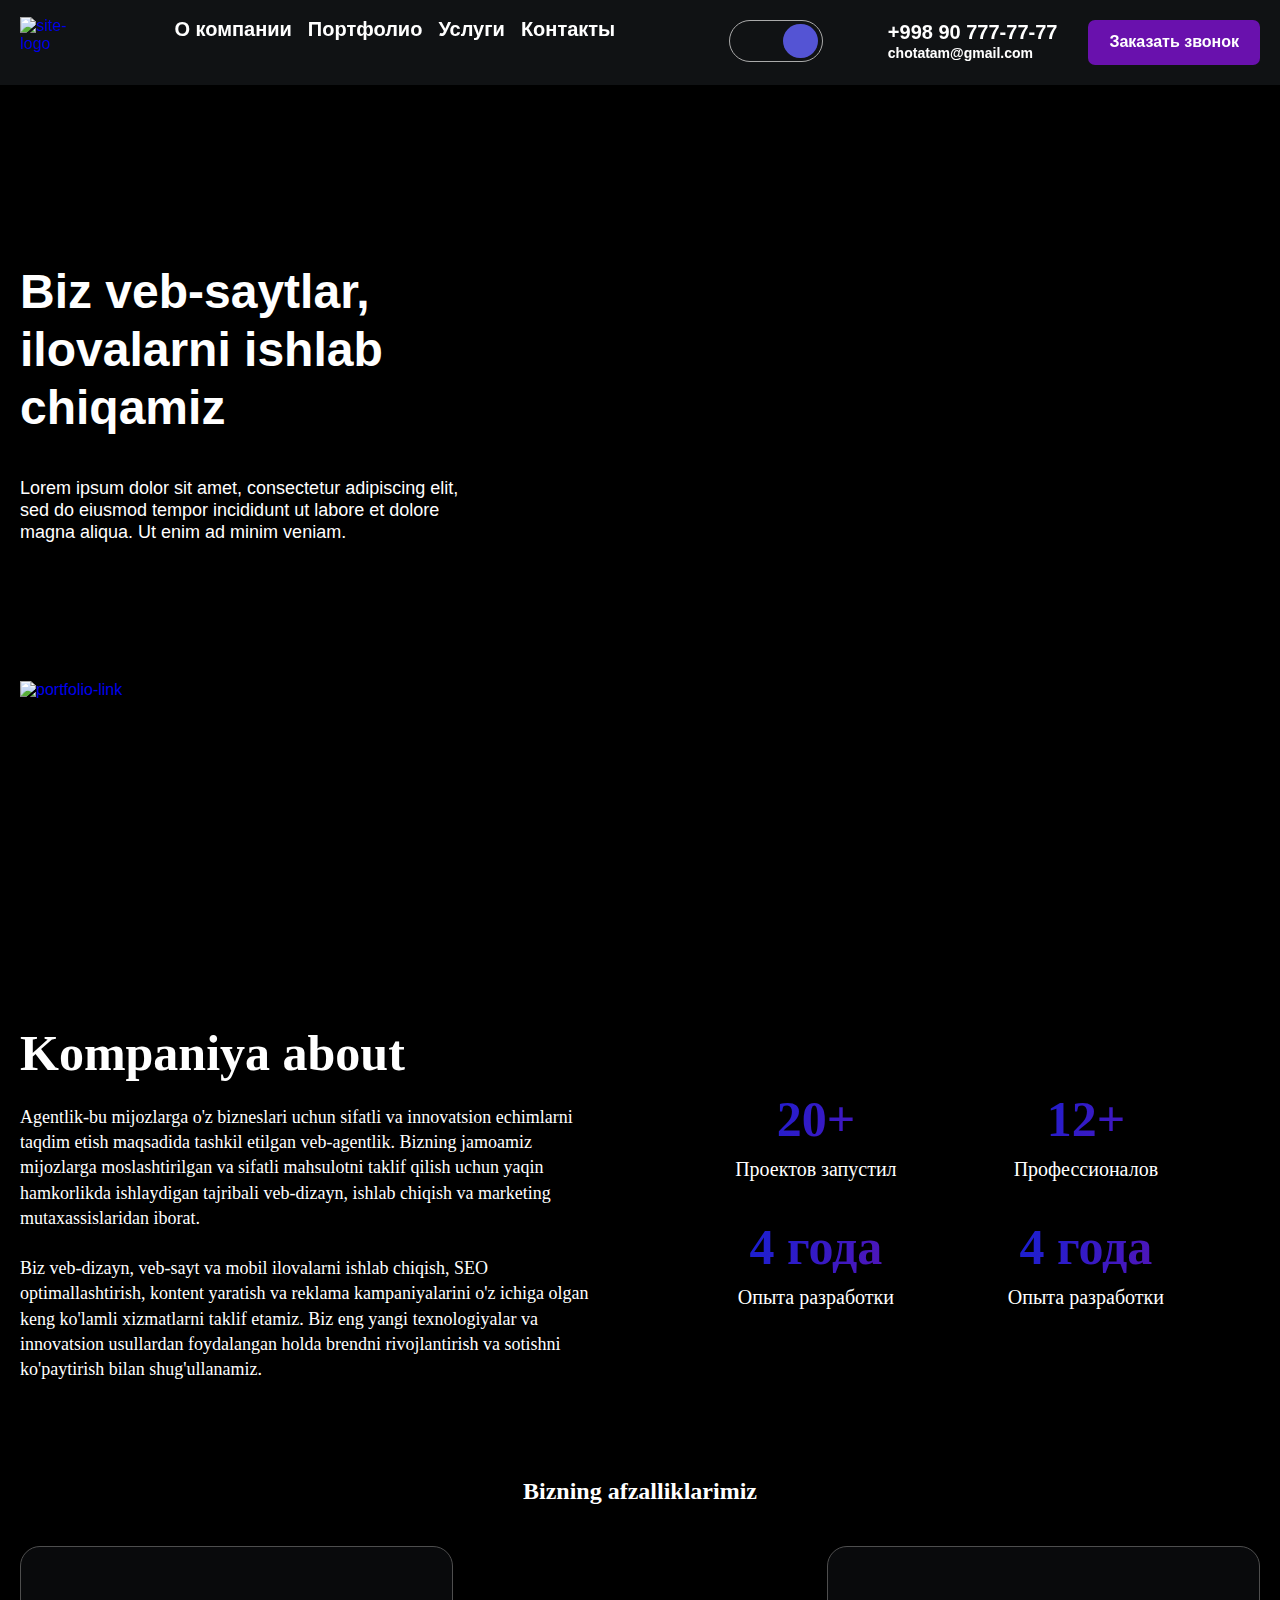
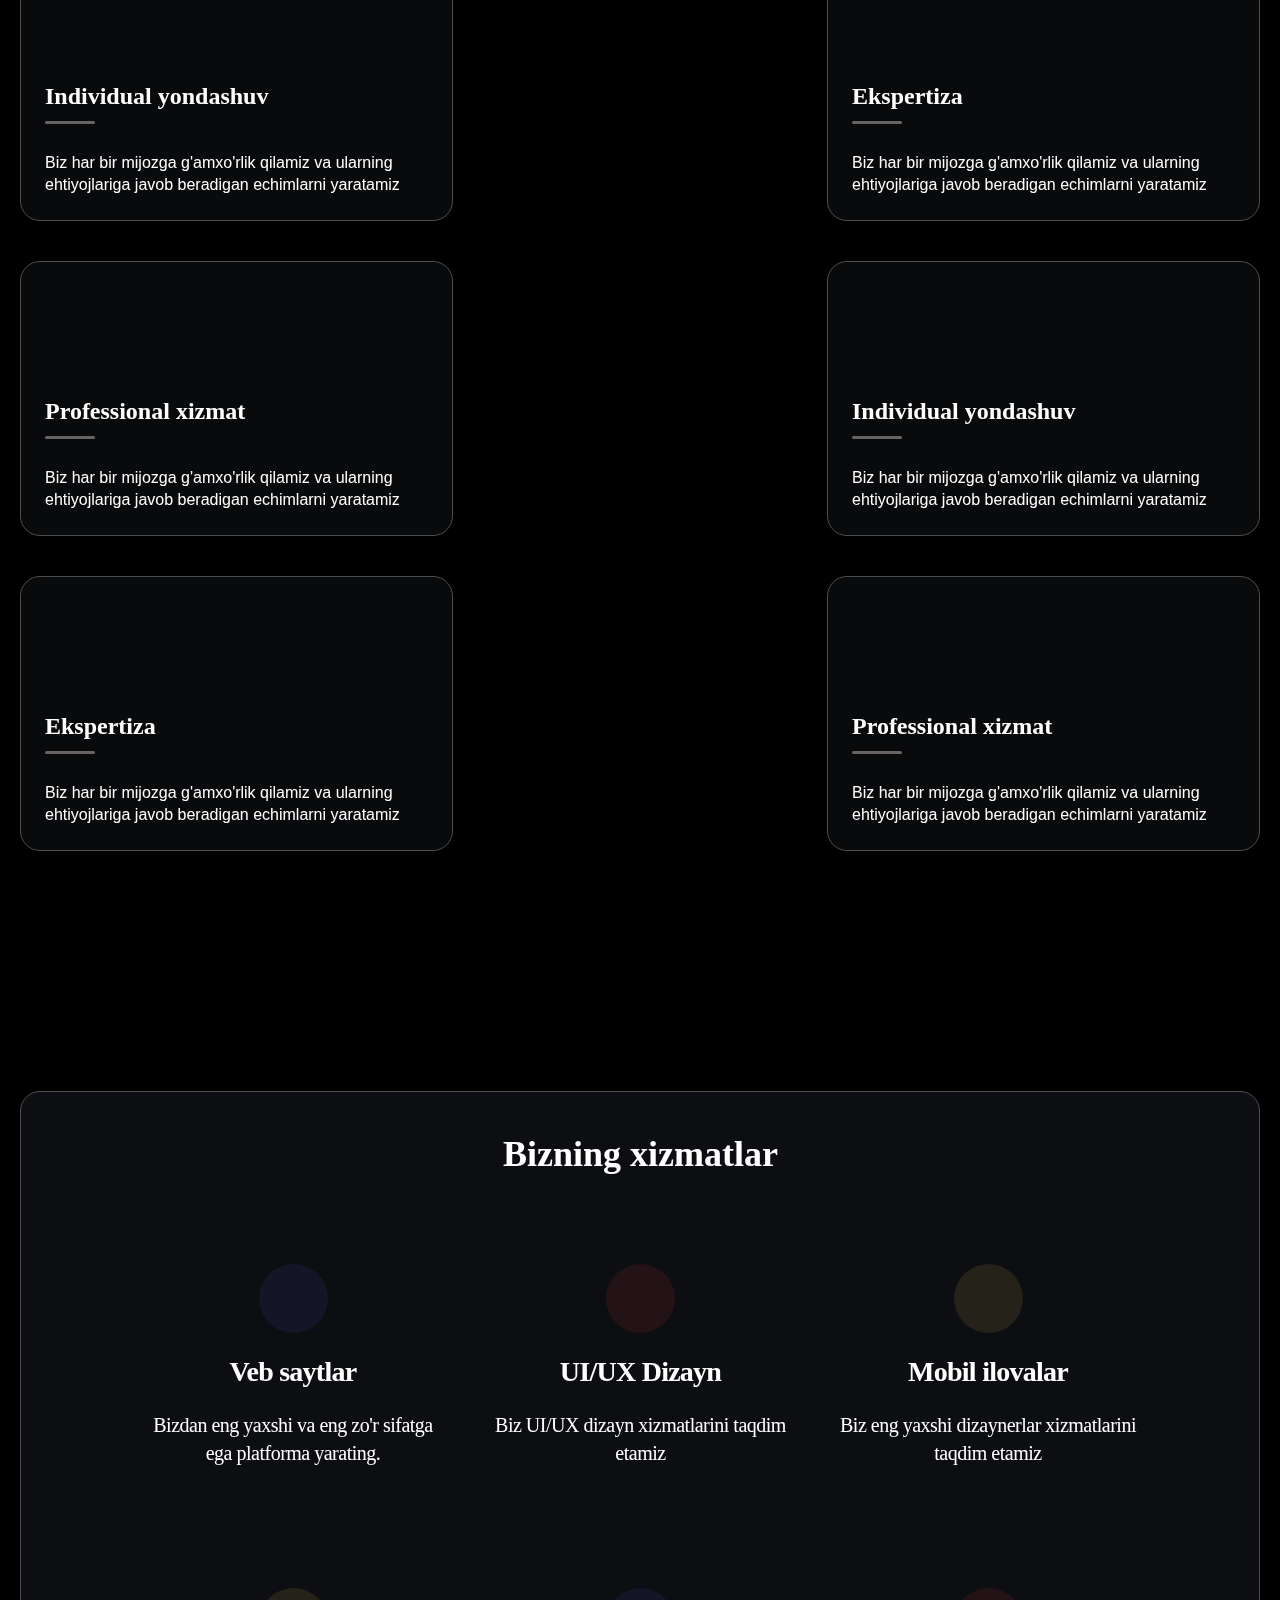
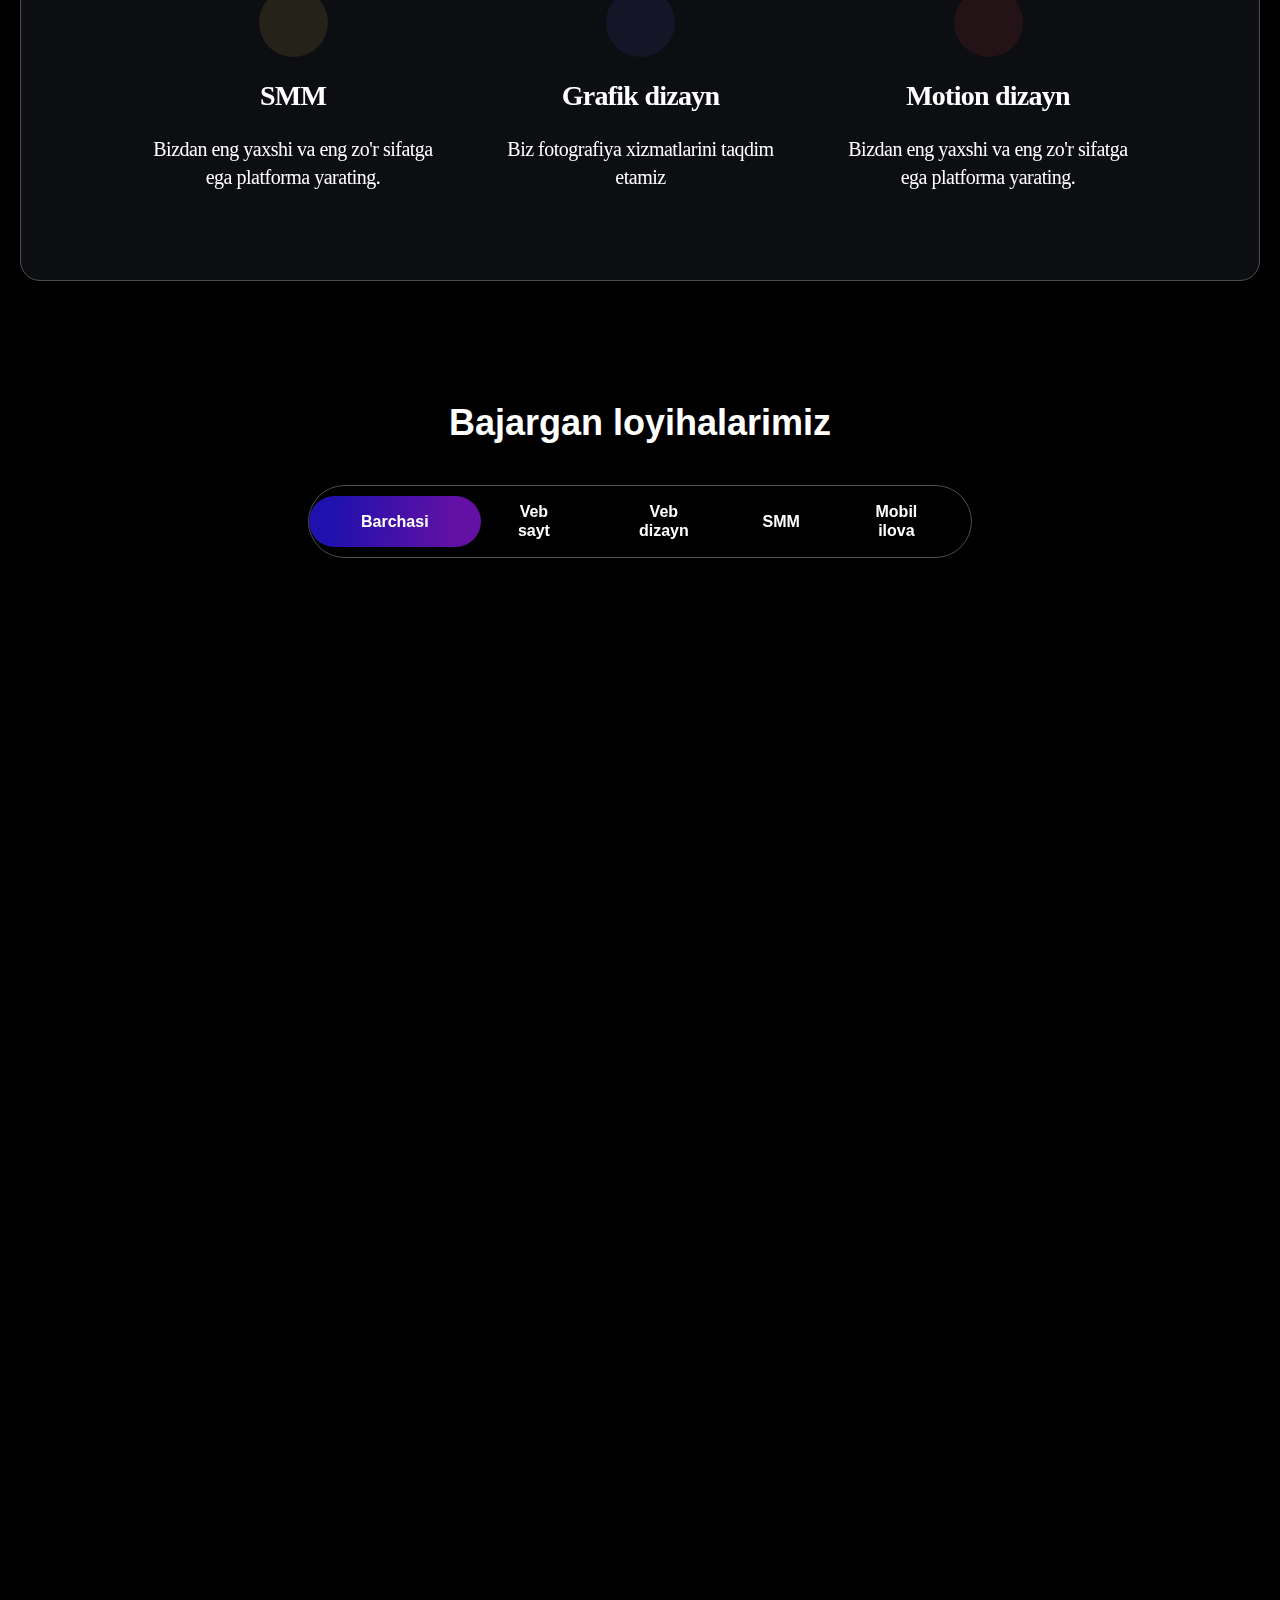
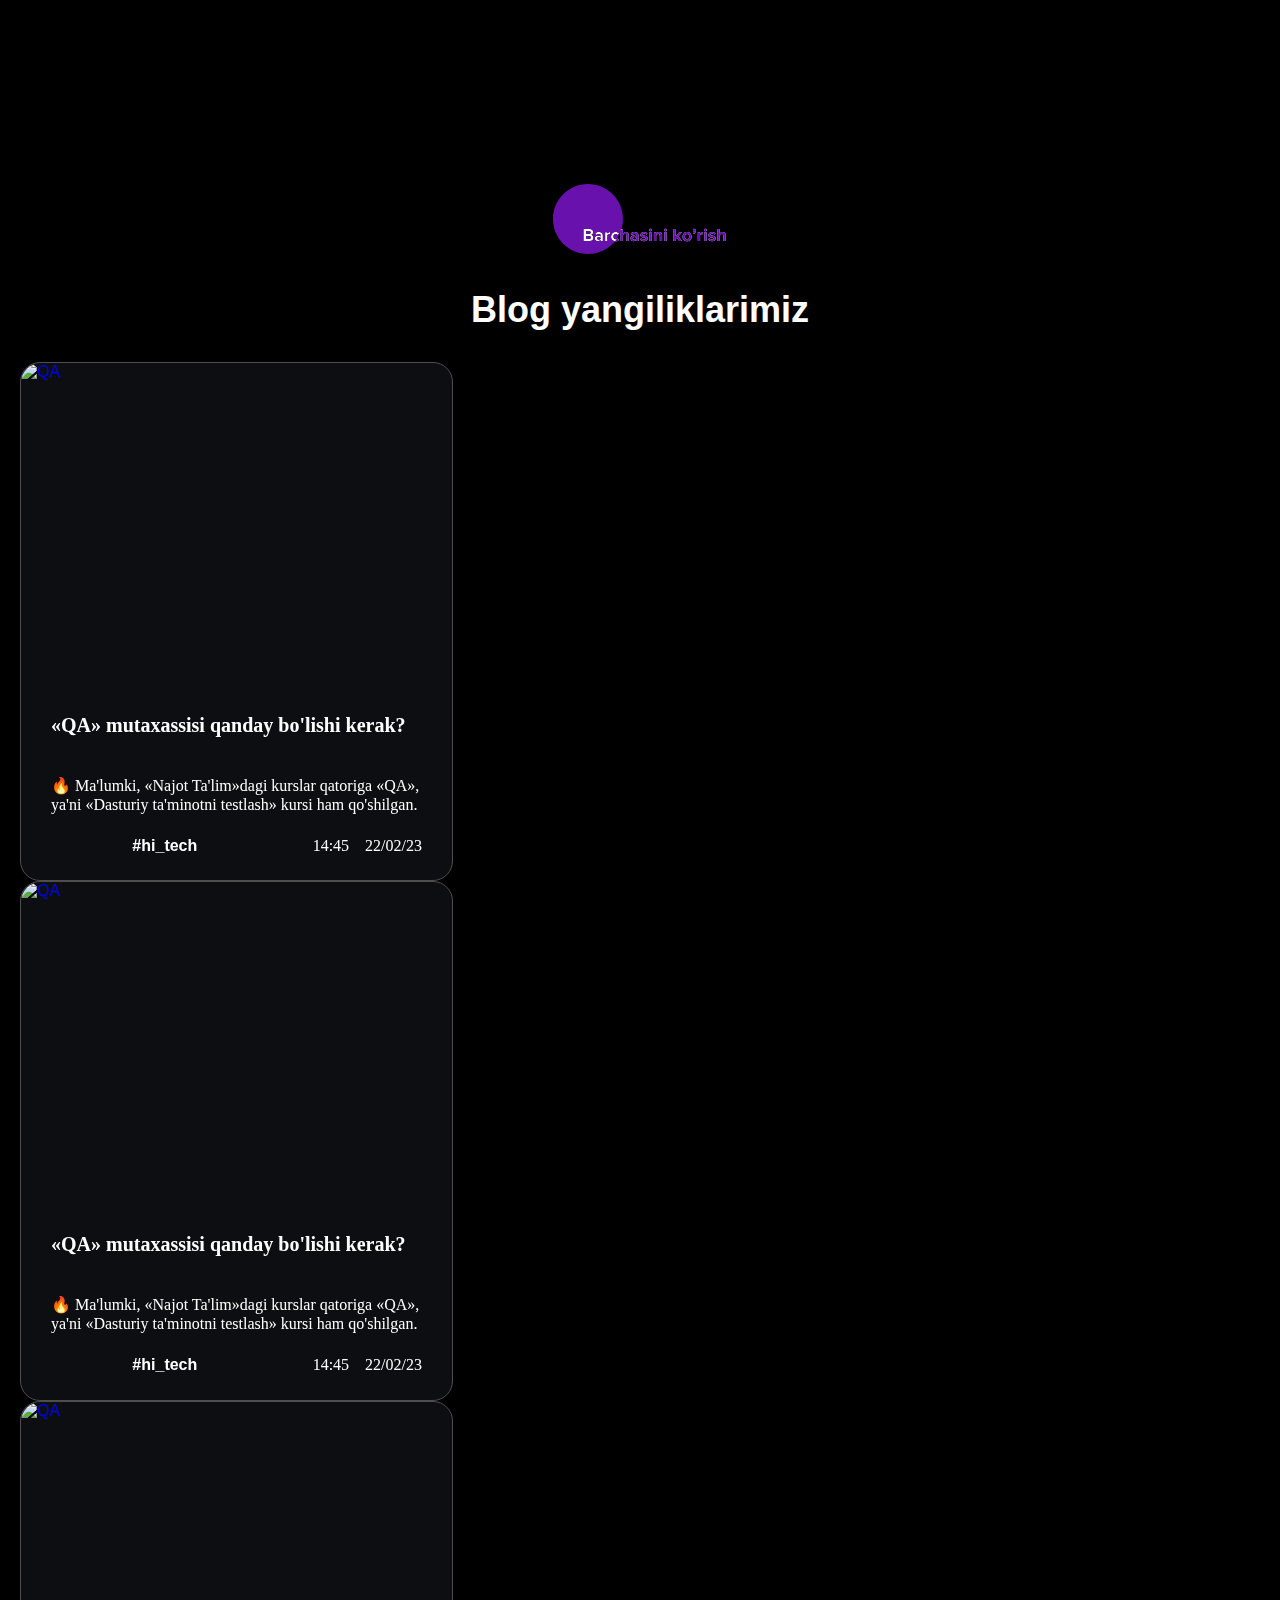
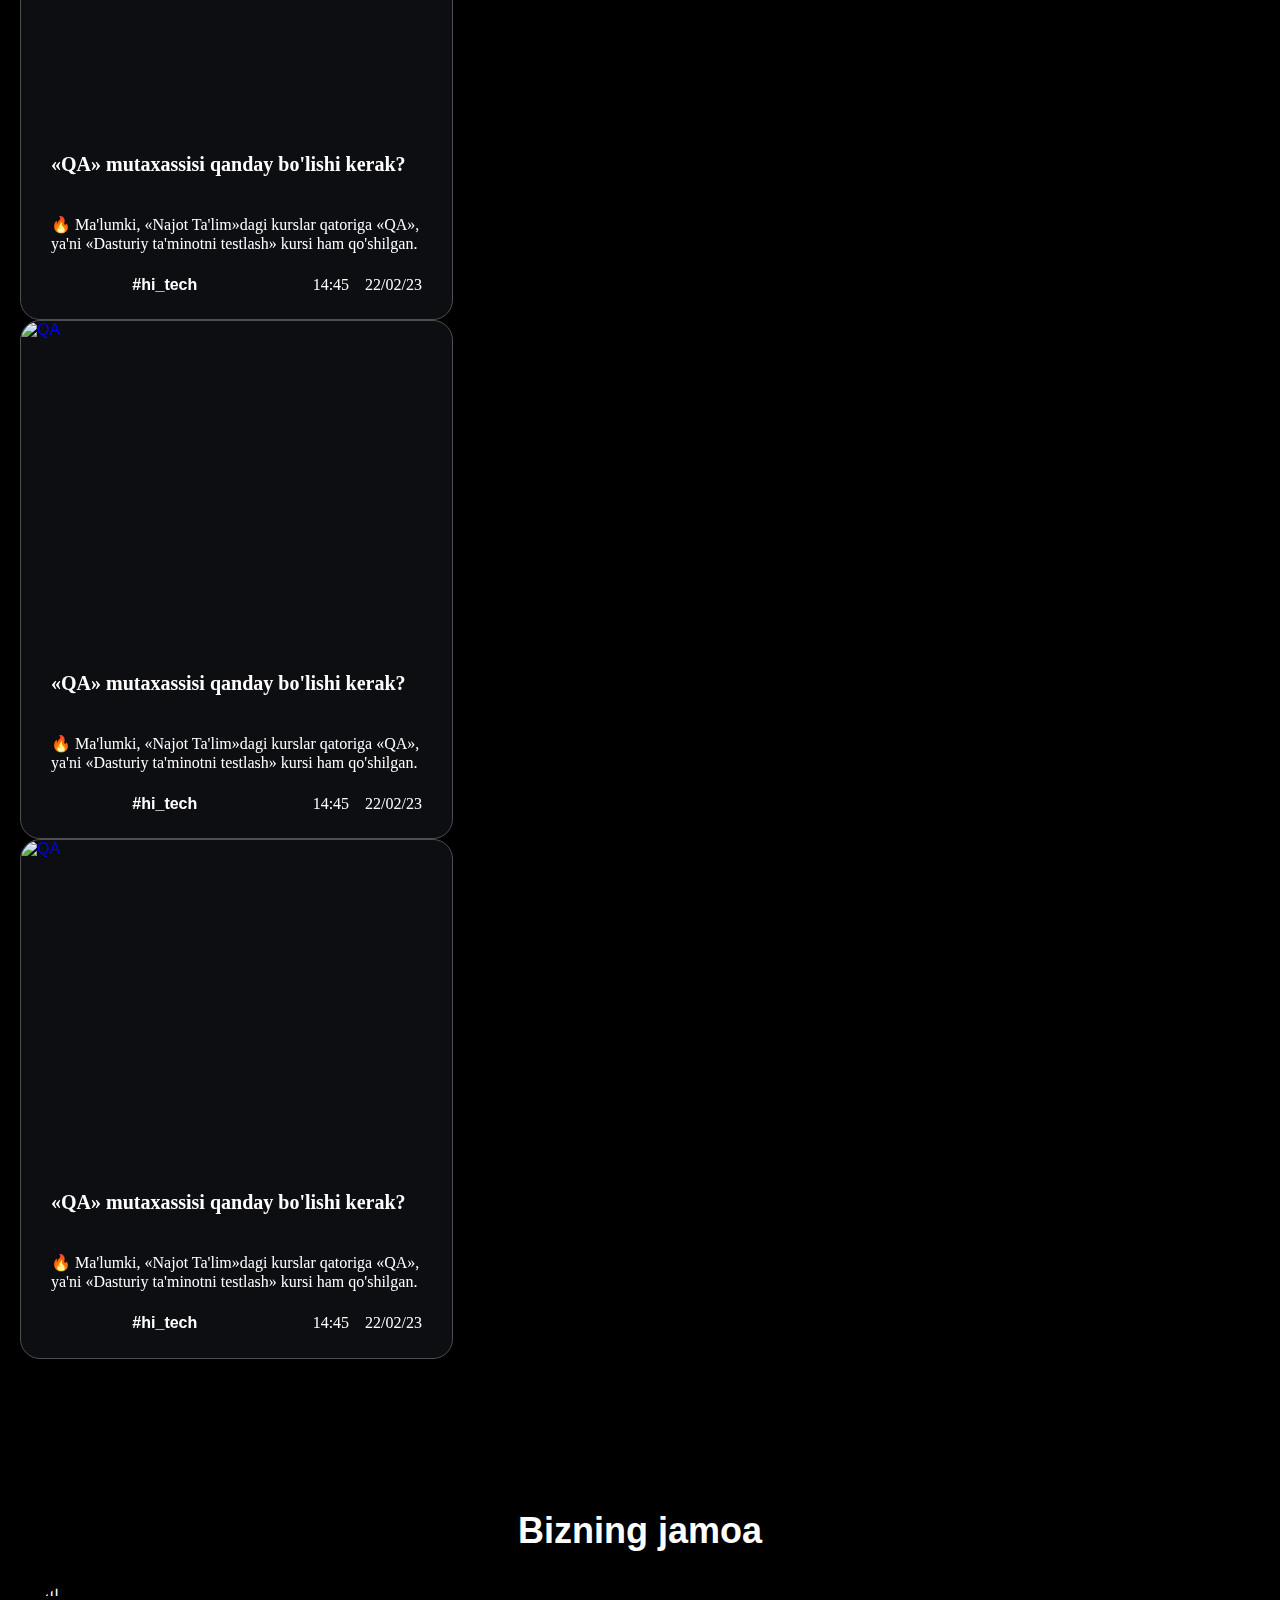
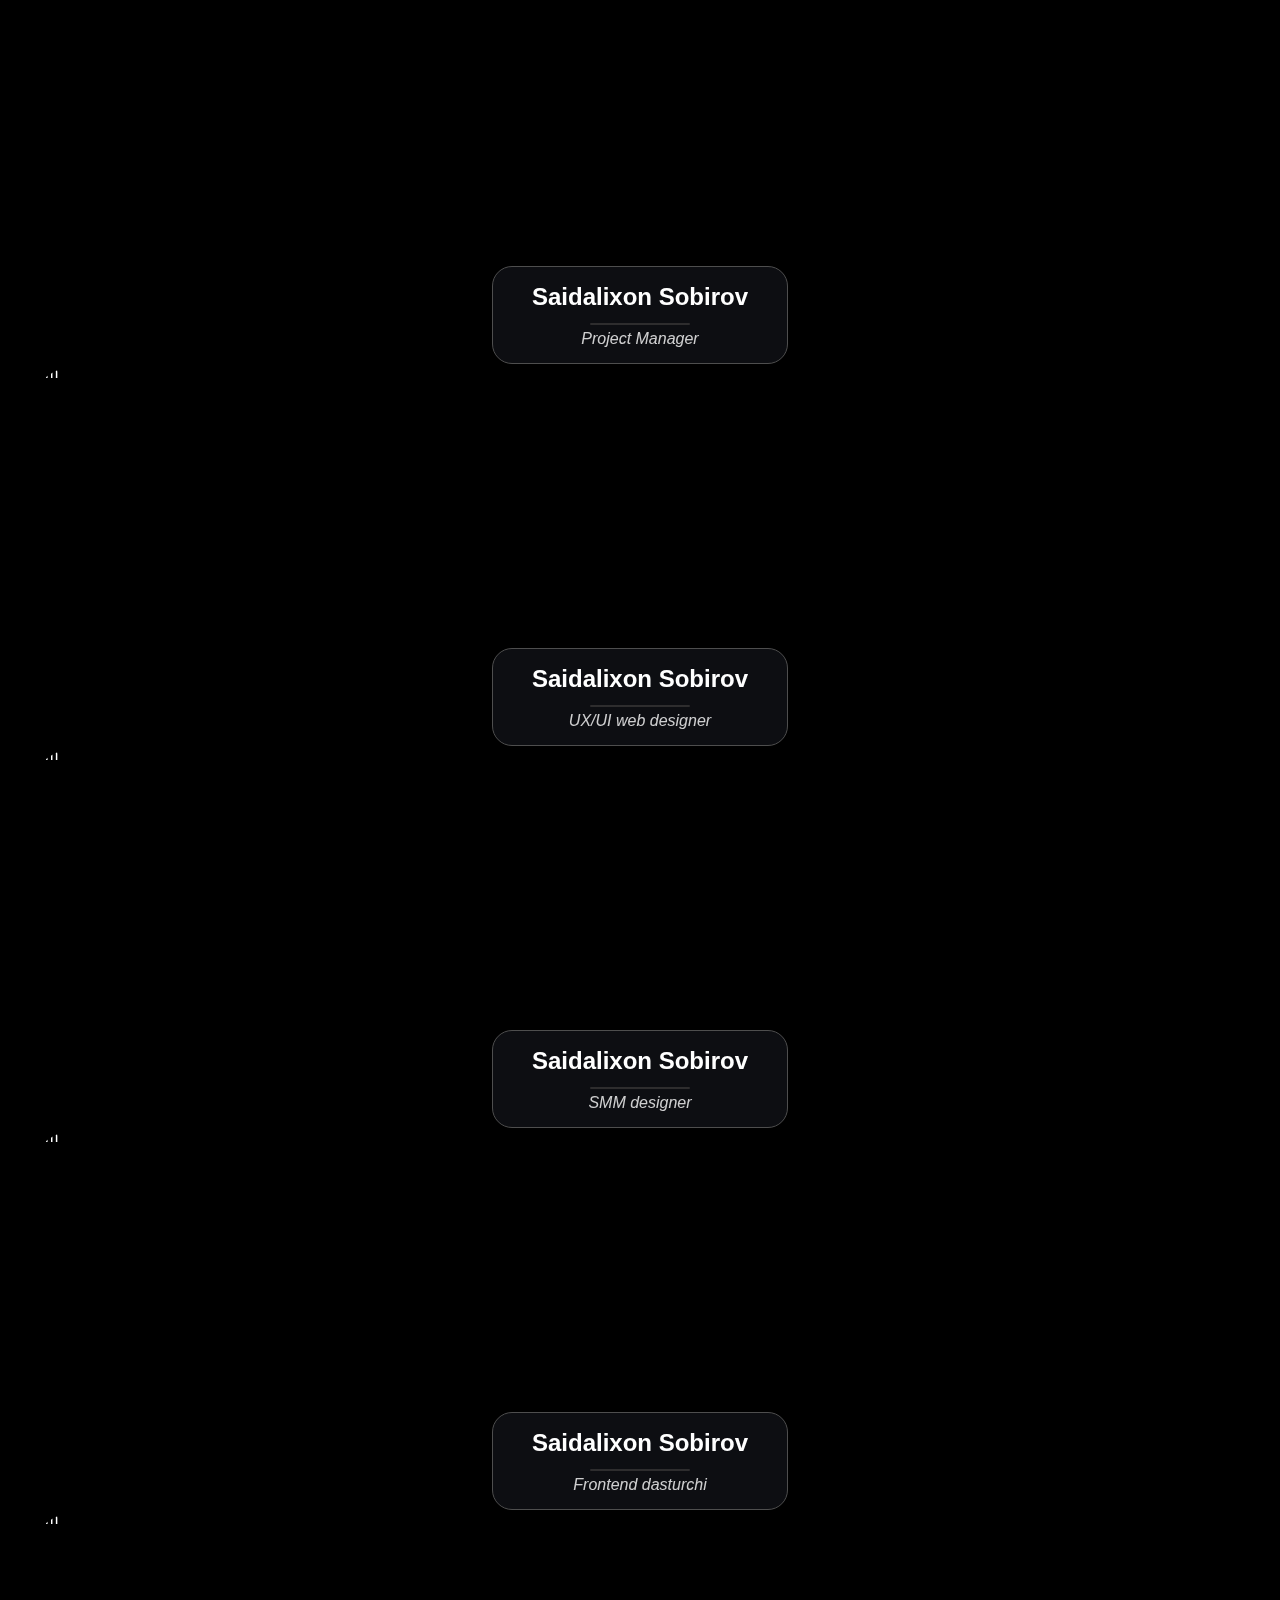
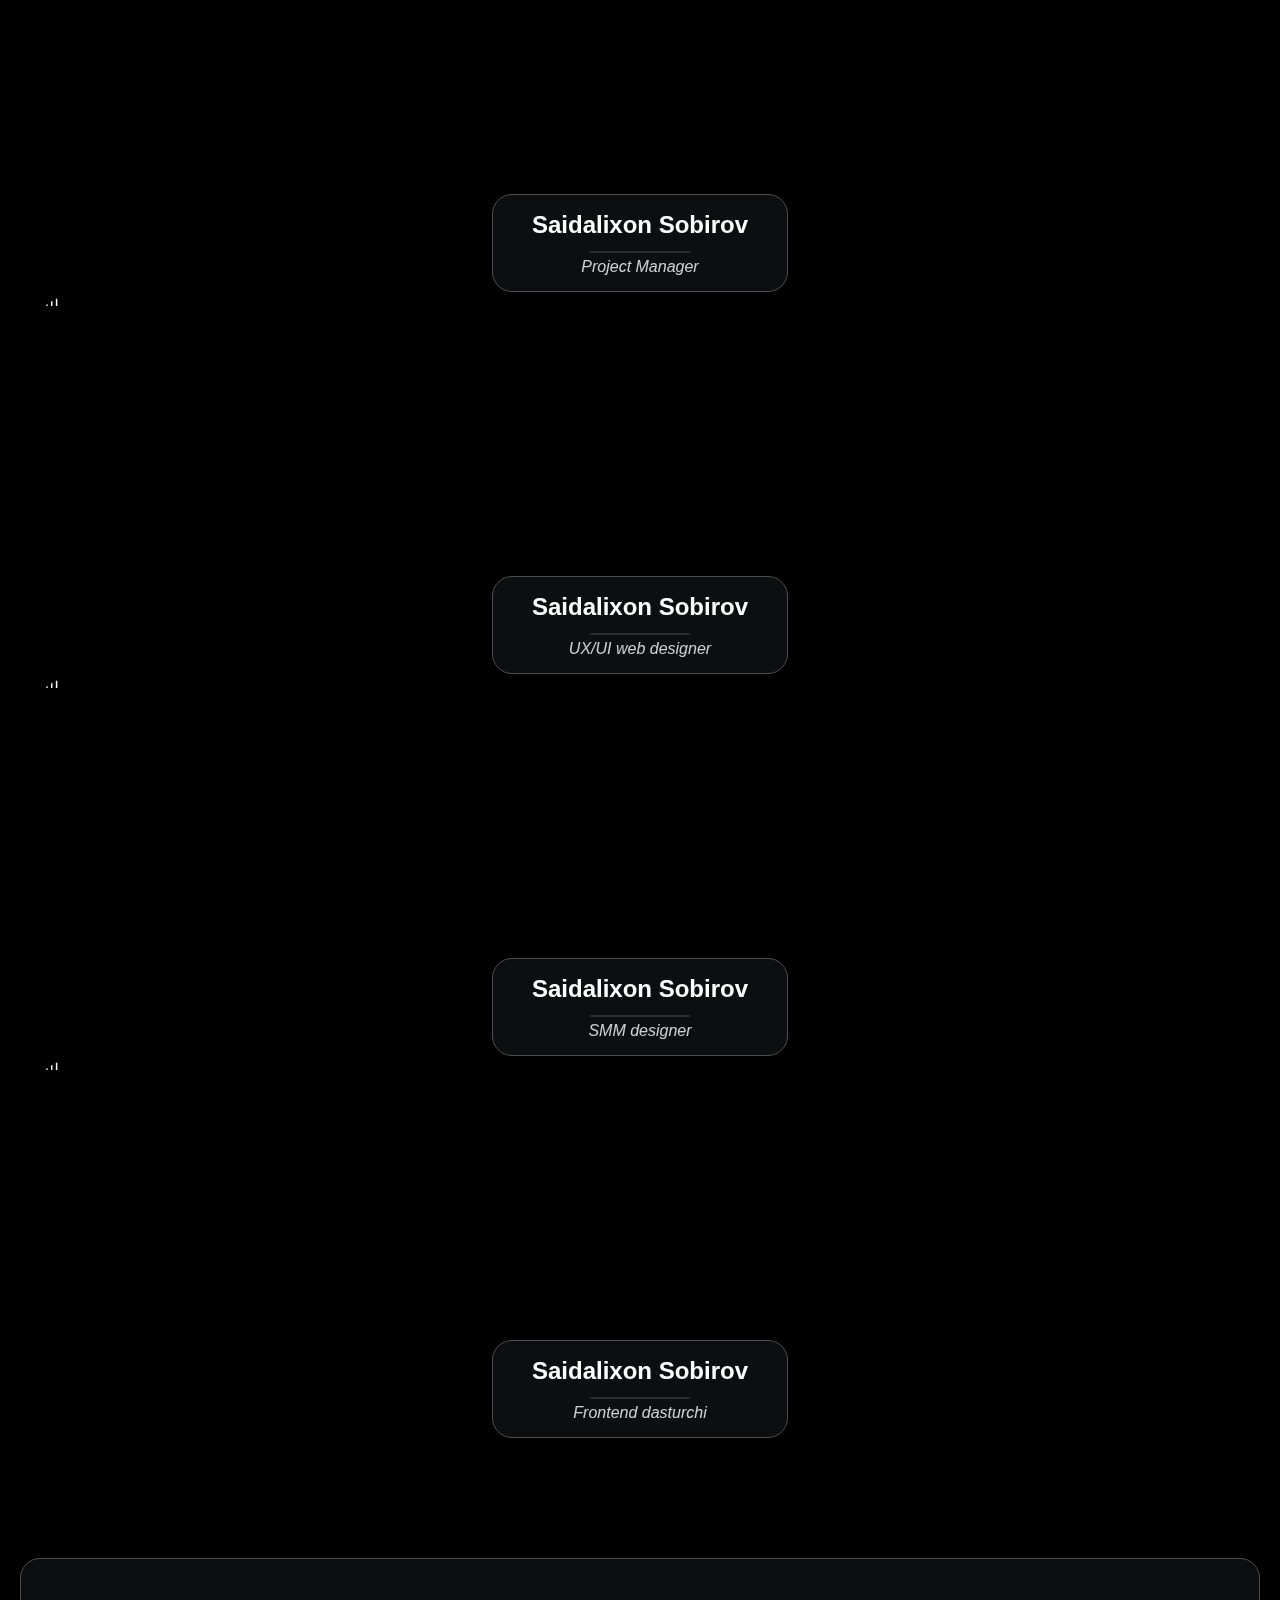
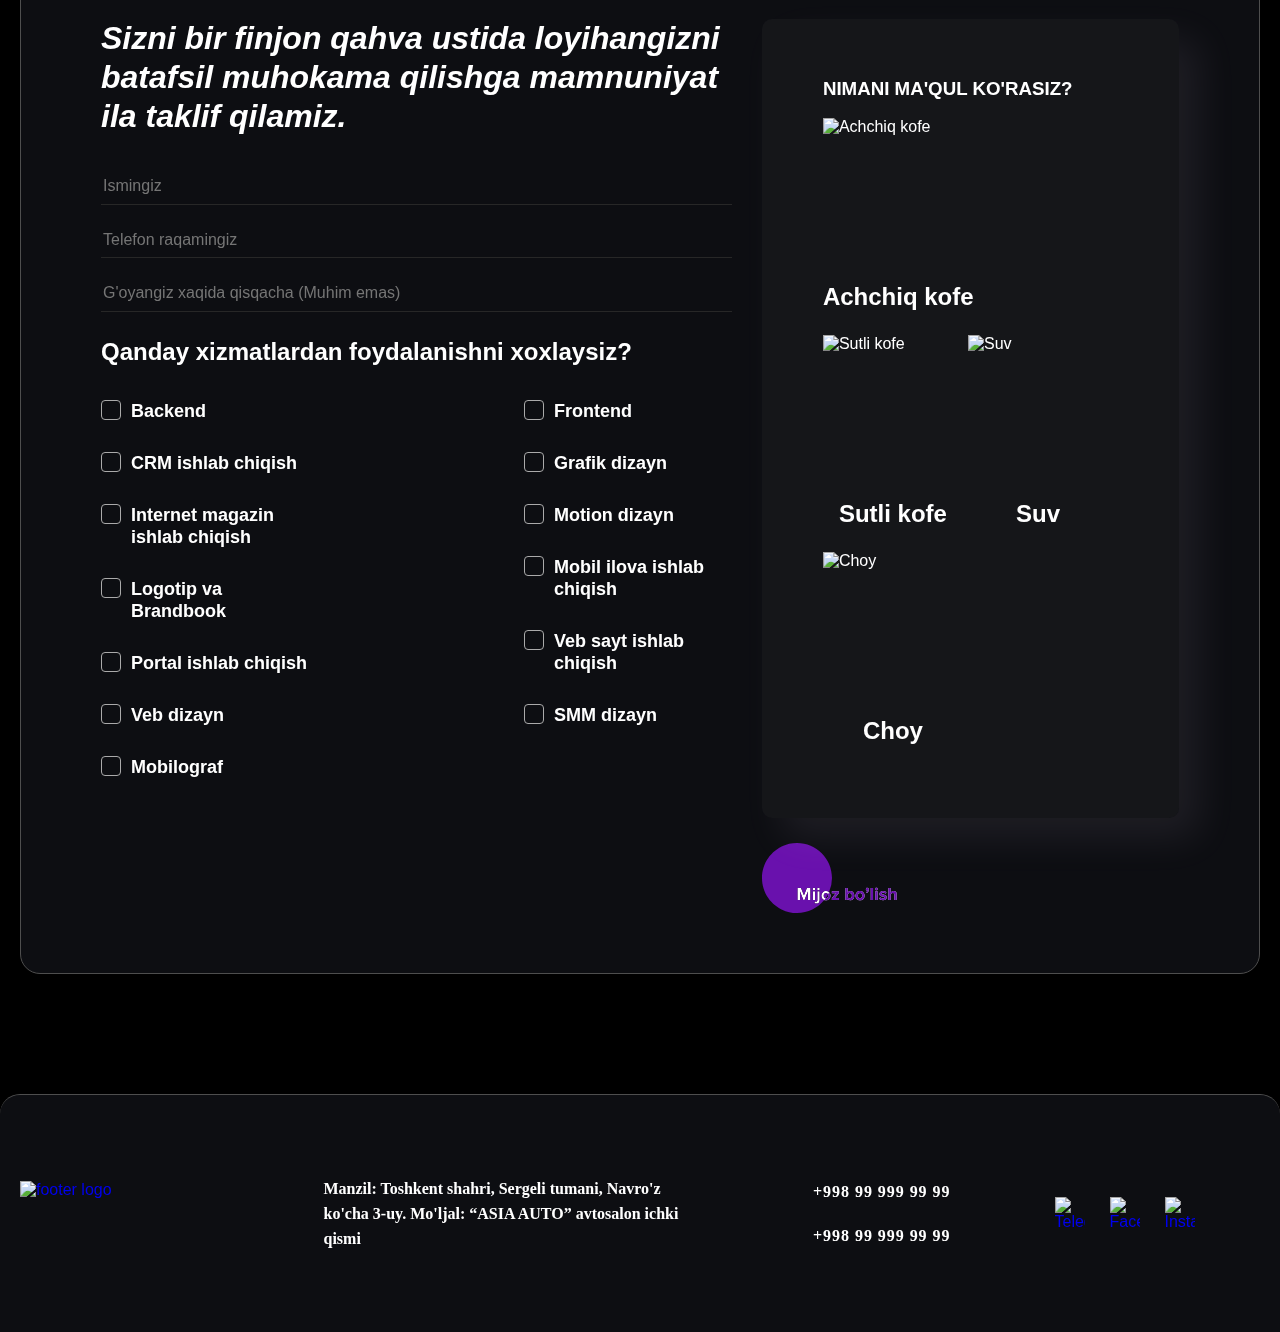
==== commit 1c1d0a4f: "bug fix" ====
--- a/index.html
+++ b/index.html
@@ -16,194 +16,944 @@
 <body class="site-body  site-body__home ">
 
   <header class="site-header header">
+    <div class="container">
+      <div class="header_inner">
+        <div class="header-left">
+          <button class="menu-btn">
+            <img class="menu-btn-dark" src="./images/menu-icon-dark.svg" alt="">
+            <img class="menu-btn-light" src="./images/menu-icon.svg" alt="">
+          </button>
+          <a href="./index.html">
+            <img class="light-logo" src="./images/site-logo.svg" width="72" height="50" alt="site-logo">
+            <img class="dark-logo" src="./images/site-logo-black.svg" width="72" height="50" alt="site-logo">
+          </a>
+          <nav class="header-nav">
+            <ul class="list">
+              <li class="list-item">
+                <a class="list-link" href="./news.html">О компании</a>
+              </li>
+              <li class="list-item">
+                <a class="list-link" href="./portfolio.html">Портфолио</a>
+              </li>
+              <li class="list-item">
+                <a class="list-link" href="#">Услуги</a>
+              </li>
+              <li class="list-item">
+                <a class="list-link" href="#">Контакты</a>
+              </li>
+            </ul>
+          </nav>
+        </div>
+        <div class="header-right">
+          <div class="header-theme">
+            <div class="switch">
+              <input type="checkbox" name="switch" class="switch-checkbox" id="demo-switch" checked="checked">
+              <label class="switch-label" for="demo-switch">
+                <span class="switch-inner"></span>
+                <span class="switch-click"></span>
+              </label>
+            </div>
+          </div>
+          <div class="contact">
+            <a class="phone-number" href="tel:+998907777777">+998 90 777-77-77</a>
+            <a class="emil-adress" href="mailto:chotatam@gmail.com">chotatam@gmail.com</a>
+          </div>
+          <a href="#" class="order-btn">Заказать звонок</a>
+        </div>
+      </div>
+    </div>
   </header>
   <main class="site-main">
+
     <section class="hero">
       <div class="container">
-
+        <div class="hero-inner">
+          <div class="hero-inner_content hero-content">
+            <h1 class=" hero-content__title">Biz veb-saytlar, ilovalarni
+              ishlab chiqamiz</h1>
+            <p class=" hero-content__text">Lorem ipsum dolor sit amet, consectetur adipiscing elit, sed do eiusmod
+              tempor incididunt ut labore et dolore magna aliqua. Ut enim ad minim veniam.</p>
+            <a href="#" class="hero-content_link">
+              <img src="./images/portfolio-link.png" width="138" height="70" alt="portfolio-link">
+            </a>
+            <a href="#" class="portfolio-link--mobile">Портфолио</a>
+          </div>
+          <div class="hero-inner_sercle">
+            <canvas id="cobe" style="  width: 500px; height: auto" width="1000" height="1000"></canvas>
+          </div>
+        </div>
       </div>
     </section>
-      <section class="about">
-          <div class="container">
-            <div class="about-wrapper">
-                <div class="about-wrapper__title">
-                  <h2 class="about-wrapper__title-text">Kompaniya about</h2>
-                  <p class="about-wrapper__title-parag">Agentlik-bu mijozlarga o'z bizneslari uchun sifatli va innovatsion echimlarni taqdim etish maqsadida tashkil etilgan veb-agentlik. Bizning jamoamiz mijozlarga moslashtirilgan va sifatli mahsulotni taklif qilish uchun yaqin hamkorlikda ishlaydigan tajribali veb-dizayn, ishlab chiqish va marketing mutaxassislaridan iborat.
-                    <br><br>
-                    Biz veb-dizayn, veb-sayt va mobil ilovalarni ishlab chiqish, SEO optimallashtirish, kontent yaratish va reklama kampaniyalarini o'z ichiga olgan keng ko'lamli xizmatlarni taklif etamiz. Biz eng yangi texnologiyalar va innovatsion usullardan foydalangan holda brendni rivojlantirish va sotishni ko'paytirish bilan shug'ullanamiz.</p>
+
+    <section class="about">
+      <div class="container">
+        <div class="about-wrapper">
+          <div class="about-wrapper__title">
+            <h2 class="about-wrapper__title-text">Kompaniya about</h2>
+            <p class="about-wrapper__title-parag">Agentlik-bu mijozlarga o'z bizneslari uchun sifatli va innovatsion
+              echimlarni taqdim etish maqsadida tashkil etilgan veb-agentlik. Bizning jamoamiz mijozlarga
+              moslashtirilgan va sifatli mahsulotni taklif qilish uchun yaqin hamkorlikda ishlaydigan tajribali
+              veb-dizayn, ishlab chiqish va marketing mutaxassislaridan iborat.
+              <br><br>
+              Biz veb-dizayn, veb-sayt va mobil ilovalarni ishlab chiqish, SEO optimallashtirish, kontent yaratish va
+              reklama kampaniyalarini o'z ichiga olgan keng ko'lamli xizmatlarni taklif etamiz. Biz eng yangi
+              texnologiyalar va innovatsion usullardan foydalangan holda brendni rivojlantirish va sotishni ko'paytirish
+              bilan shug'ullanamiz.
+            </p>
+          </div>
+          <ol class="about-list">
+            <li class="about-list__item">
+              <h3 class="about-list__item-text">20+</h3>
+              <p class="about-list__item-parag">Проектов запустил</p>
+            </li>
+
+            <li class="about-list__item">
+              <h3 class="about-list__item-text">12+</h3>
+              <p class="about-list__item-parag">Профессионалов</p>
+            </li>
+
+            <li class="about-list__item">
+              <h3 class="about-list__item-text">4 года</h3>
+              <p class="about-list__item-parag">Опыта разработки</p>
+            </li>
+
+            <li class="about-list__item">
+              <h3 class="about-list__item-text">4 года</h3>
+              <p class="about-list__item-parag">Опыта разработки</p>
+            </li>
+          </ol>
+        </div>
+      </div>
+    </section>
+
+    <section class="advantage">
+      <div class="container">
+        <div class="advantage-wrapper">
+          <h2 class="advantage-wrapper__title">Bizning afzalliklarimiz</h2>
+          <ul class="advantage-list">
+            <li class="advantage-list__item">
+              <h3 class="advantage-list__item-text">Individual yondashuv</h3>
+              <p class="advantage-list__item-parag">Biz har bir mijozga g'amxo'rlik qilamiz va ularning ehtiyojlariga
+                javob beradigan echimlarni yaratamiz</p>
+            </li>
+
+
+
+
+            <li class="advantage-list__item">
+              <h3 class="advantage-list__item-text">Ekspertiza</h3>
+              <p class="advantage-list__item-parag">Biz har bir mijozga g'amxo'rlik qilamiz va ularning ehtiyojlariga
+                javob beradigan echimlarni yaratamiz</p>
+            </li>
+
+
+
+
+
+
+            <li class="advantage-list__item advantage-list__item-none">
+              <h3 class="advantage-list__item-text">Professional xizmat</h3>
+              <p class="advantage-list__item-parag">Biz har bir mijozga g'amxo'rlik qilamiz va ularning ehtiyojlariga
+                javob beradigan echimlarni yaratamiz</p>
+            </li>
+
+            <li class="advantage-list__item  advantage-list__item-none">
+              <h3 class="advantage-list__item-text">Individual yondashuv</h3>
+              <p class="advantage-list__item-parag">Biz har bir mijozga g'amxo'rlik qilamiz va ularning ehtiyojlariga
+                javob beradigan echimlarni yaratamiz</p>
+            </li>
+
+
+
+
+            <li class="advantage-list__item  advantage-list__item-none">
+              <h3 class="advantage-list__item-text">Ekspertiza</h3>
+              <p class="advantage-list__item-parag">Biz har bir mijozga g'amxo'rlik qilamiz va ularning ehtiyojlariga
+                javob beradigan echimlarni yaratamiz</p>
+            </li>
+
+            <li class="advantage-list__item  advantage-list__item-none">
+              <h3 class="advantage-list__item-text">Professional xizmat</h3>
+              <p class="advantage-list__item-parag">Biz har bir mijozga g'amxo'rlik qilamiz va ularning ehtiyojlariga
+                javob beradigan echimlarni yaratamiz</p>
+            </li>
+          </ul>
+        </div>
+      </div>
+    </section>
+
+    <section class="service">
+      <div class="container">
+        <div class="service-wrapper">
+          <h2 class="service-wrapper__title">Bizning xizmatlar</h2>
+          <ul class="service-list">
+            <li class="service-list__item">
+              <h3 class="service-list__item-title">Veb saytlar</h3>
+              <p class="service-list__item-parag">Bizdan eng yaxshi va eng zo'r sifatga ega platforma yarating.</p>
+            </li>
+
+            <li class="service-list__item">
+              <h3 class="service-list__item-title">UI/UX Dizayn</h3>
+              <p class="service-list__item-parag">Biz UI/UX dizayn xizmatlarini taqdim etamiz </p>
+            </li>
+
+            <li class="service-list__item">
+              <h3 class="service-list__item-title">Mobil ilovalar</h3>
+              <p class="service-list__item-parag">Biz eng yaxshi dizaynerlar xizmatlarini taqdim etamiz</p>
+            </li>
+
+            <li class="service-list__item">
+              <h3 class="service-list__item-title">SMM</h3>
+              <p class="service-list__item-parag">Bizdan eng yaxshi va eng zo'r sifatga ega platforma yarating.</p>
+            </li>
+
+            <li class="service-list__item">
+              <h3 class="service-list__item-title">Grafik dizayn</h3>
+              <p class="service-list__item-parag">Biz fotografiya xizmatlarini
+                taqdim etamiz </p>
+            </li>
+
+
+            <li class="service-list__item">
+              <h3 class="service-list__item-title">Motion dizayn</h3>
+              <p class="service-list__item-parag">Bizdan eng yaxshi va eng zo'r sifatga ega platforma yarating.</p>
+            </li>
+
+          </ul>
+        </div>
+      </div>
+    </section>
+
+    <section class="projects">
+      <div class="container">
+        <div class="projects__box">
+          <h2 class="projects__title">Bajargan loyihalarimiz</h2>
+          <ul class="projects__list">
+            <li class="projects__item projects__item--active">
+              <a class="projects__link" href="#all">Barchasi</a>
+            </li>
+            <li class="projects__item">
+              <a class="projects__link" href="#site">Veb sayt</a>
+            </li>
+            <li class="projects__item">
+              <a class="projects__link" href="#design">Veb dizayn</a>
+            </li>
+            <li class="projects__item">
+              <a class="projects__link" href="#smm">SMM</a>
+            </li>
+            <li class="projects__item ">
+              <a class="projects__link " href="#mobile">Mobil ilova</a>
+            </li>
+          </ul>
+
+          <ul class="panel__list panel__list--active" id="all">
+            <li class="panel__item panel__mb1">
+              <a href="https://www.instagram.com/uymakon/" target="blank">
+                <span class="panel__effect">UYMAKON mobil ilovasi</span>
+              </a>
+            </li>
+            <li class="panel__item panel__vs1">
+              <a href="https://www.instagram.com/uymakon/" target="blank">
+                <span class="panel__effect">UYMAKON mobil ilovasi</span>
+              </a>
+            </li>
+            <li class="panel__item panel__smm1">
+              <a href="https://www.instagram.com/uymakon/" target="blank">
+                <span class="panel__effect">UYMAKON mobil ilovasi</span>
+              </a>
+            </li>
+            <li class="panel__item panel__mb2">
+              <a href="https://www.instagram.com/uymakon/" target="blank">
+                <span class="panel__effect">UYMAKON mobil ilovasi</span>
+              </a>
+            </li>
+            <li class="panel__item panel__vs2">
+              <a href="https://www.instagram.com/uymakon/" target="blank">
+                <span class="panel__effect">UYMAKON mobil ilovasi</span>
+              </a>
+            </li>
+            <li class="panel__item panel__smm2">
+              <a href="https://www.instagram.com/uymakon/" target="blank">
+                <span class="panel__effect">UYMAKON mobil ilovasi</span>
+              </a>
+            </li>
+          </ul>
+          <ul class="panel__list " id="site">
+            <li class="panel__item panel__smm1">
+              <a href="https://www.instagram.com/uymakon/" target="blank">
+                <span class="panel__effect">UYMAKON mobil ilovasi</span>
+              </a>
+            </li>
+            <li class="panel__item panel__mb2">
+              <a href="https://www.instagram.com/uymakon/" target="blank">
+                <span class="panel__effect">UYMAKON mobil ilovasi</span>
+              </a>
+            </li>
+            <li class="panel__item panel__vs1">
+              <a href="https://www.instagram.com/uymakon/" target="blank">
+                <span class="panel__effect">UYMAKON mobil ilovasi</span>
+              </a>
+            </li>
+            <li class="panel__item panel__smm2">
+              <a href="https://www.instagram.com/uymakon/" target="blank">
+                <span class="panel__effect">UYMAKON mobil ilovasi</span>
+              </a>
+            </li>
+            <li class="panel__item panel__mb1">
+              <a href="https://www.instagram.com/uymakon/" target="blank">
+                <span class="panel__effect">UYMAKON mobil ilovasi</span>
+              </a>
+            </li>
+            <li class="panel__item panel__vs2">
+              <a href="https://www.instagram.com/uymakon/" target="blank">
+                <span class="panel__effect">UYMAKON mobil ilovasi</span>
+              </a>
+            </li>
+          </ul>
+          <ul class="panel__list " id="design">
+            <li class="panel__item panel__vs2">
+              <a href="https://www.instagram.com/uymakon/" target="blank">
+                <span class="panel__effect">UYMAKON mobil ilovasi</span>
+              </a>
+            </li>
+            <li class="panel__item panel__mb1">
+              <a href="https://www.instagram.com/uymakon/" target="blank">
+                <span class="panel__effect">UYMAKON mobil ilovasi</span>
+              </a>
+            </li>
+            <li class="panel__item panel__mb2">
+              <a href="https://www.instagram.com/uymakon/" target="blank">
+                <span class="panel__effect">UYMAKON mobil ilovasi</span>
+              </a>
+            </li>
+            <li class="panel__item panel__smm2">
+              <a href="https://www.instagram.com/uymakon/" target="blank">
+                <span class="panel__effect">UYMAKON mobil ilovasi</span>
+              </a>
+            </li>
+            <li class="panel__item panel__vs1">
+              <a href="https://www.instagram.com/uymakon/" target="blank">
+                <span class="panel__effect">UYMAKON mobil ilovasi</span>
+              </a>
+            </li>
+            <li class="panel__item panel__smm1">
+              <a href="https://www.instagram.com/uymakon/" target="blank">
+                <span class="panel__effect">UYMAKON mobil ilovasi</span>
+              </a>
+            </li>
+          </ul>
+          <ul class="panel__list " id="smm">
+            <li class="panel__item panel__smm1">
+              <a href="https://www.instagram.com/uymakon/" target="blank">
+                <span class="panel__effect">UYMAKON mobil ilovasi</span>
+              </a>
+            </li>
+            <li class="panel__item panel__smm2">
+              <a href="https://www.instagram.com/uymakon/" target="blank">
+                <span class="panel__effect">UYMAKON mobil ilovasi</span>
+              </a>
+            </li>
+
+            <li class="panel__item panel__vs2">
+              <a href="https://www.instagram.com/uymakon/" target="blank">
+                <span class="panel__effect">UYMAKON mobil ilovasi</span>
+              </a>
+            </li>
+            <li class="panel__item panel__mb1">
+              <a href="https://www.instagram.com/uymakon/" target="blank">
+                <span class="panel__effect">UYMAKON mobil ilovasi</span>
+              </a>
+            </li>
+            <li class="panel__item panel__vs1">
+              <a href="https://www.instagram.com/uymakon/" target="blank">
+                <span class="panel__effect">UYMAKON mobil ilovasi</span>
+              </a>
+            </li>
+
+            <li class="panel__item panel__mb2">
+              <a href="https://www.instagram.com/uymakon/" target="blank">
+                <span class="panel__effect">UYMAKON mobil ilovasi</span>
+              </a>
+            </li>
+          </ul>
+          <ul class="panel__list " id="mobile">
+
+            <li class="panel__item panel__vs1">
+              <a href="https://www.instagram.com/uymakon/" target="blank">
+                <span class="panel__effect">UYMAKON mobil ilovasi</span>
+              </a>
+            </li>
+            <li class="panel__item panel__smm1">
+              <a href="https://www.instagram.com/uymakon/" target="blank">
+                <span class="panel__effect">UYMAKON mobil ilovasi</span>
+              </a>
+            </li>
+            <li class="panel__item panel__mb1">
+              <a href="https://www.instagram.com/uymakon/" target="blank">
+                <span class="panel__effect">UYMAKON mobil ilovasi</span>
+              </a>
+            </li>
+            <li class="panel__item panel__vs2">
+              <a href="https://www.instagram.com/uymakon/" target="blank">
+                <span class="panel__effect">UYMAKON mobil ilovasi</span>
+              </a>
+            <li class="panel__item panel__mb2">
+              <a href="https://www.instagram.com/uymakon/" target="blank">
+                <span class="panel__effect">UYMAKON mobil ilovasi</span>
+              </a>
+            </li>
+
+            <li class="panel__item panel__smm2">
+              <a href="https://www.instagram.com/uymakon/" target="blank">
+                <span class="panel__effect">UYMAKON mobil ilovasi</span>
+              </a>
+            </li>
+          </ul>
+
+          <a class="project__see-link" href="./portfolio.html">
+            <img src="./images/allSee.svg" width="174" height="70" alt="See all projects">
+          </a>
+
+        </div>
+      </div>
+    </section>
+
+    <section class="new-blog">
+      <div class="container">
+        <div class="new-blog__innner">
+          <h2 class="new-blog__title">Blog yangiliklarimiz</h2>
+          <div class="owl-carousel new-blog-owl-carousel owl-theme">
+            <div class="items new-blog-item list-li">
+              <a class="href-item" href="#">
+                <img class="list-image" src="./images/qa.jpg" srcset="./images/qa.jpg 1x, ./images/qa@2x.jpg"
+                  width="433" height="326" alt="QA">
+                <div class="item-wrap-in">
+                  <h3 class="item-in-text">«QA» mutaxassisi qanday bo'lishi kerak?</h3>
+                  <p class="item-of-text">🔥 Ma'lumki, «Najot Ta'lim»dagi kurslar qatoriga «QA», ya'ni «Dasturiy
+                    ta'minotni testlash» kursi ham qo'shilgan. </p>
+                  <div class="hi-wrapper">
+                    <div class="item-hashtag"><a class="item-link" href="#">#hi_tech</a>
+                    </div>
+                    <div class="item-data">
+                      <time class="news-time" datetime="2017-02-14">
+                        14:45 &nbsp;&nbsp; 22/02/23
+                      </time>
+                    </div>
+                  </div>
                 </div>
-                <ol class="about-list">
-                  <li  class="about-list__item">
-                    <h3 class="about-list__item-text">20+</h3>
-                    <p class="about-list__item-parag">Проектов запустил</p>
+              </a>
+            </div>
+            <div class="items new-blog-item list-li">
+              <a class="href-item" href="#">
+                <img class="list-image" src="./images/najotlogo.jpg"
+                  srcset="./images/najotlogo.jpg 1x, ./images/najotlogo@2x.jpg" width="433" height="326" alt="QA">
+                <div class="item-wrap-in">
+                  <h3 class="item-in-text">«QA» mutaxassisi qanday bo'lishi kerak?</h3>
+                  <p class="item-of-text">🔥 Ma'lumki, «Najot Ta'lim»dagi kurslar qatoriga «QA», ya'ni «Dasturiy
+                    ta'minotni testlash» kursi ham qo'shilgan. </p>
+                  <div class="hi-wrapper">
+                    <div class="item-hashtag"><a class="item-link" href="#">#hi_tech</a>
+                    </div>
+                    <div class="item-data">
+                      <time class="news-time" datetime="2017-02-14">
+                        14:45 &nbsp;&nbsp; 22/02/23
+                      </time>
+                    </div>
+                  </div>
+                </div>
+              </a>
+            </div>
+            <div class="items new-blog-item list-li">
+              <a class="href-item" href="#">
+                <img class="list-image" src="./images/maxsusintervyu.jpg"
+                  srcset="./images/maxsusintervyu.jpg 1x, ./images/maxsusintervyu@2x.jpg" width="433" height="326"
+                  alt="QA">
+                <div class="item-wrap-in">
+                  <h3 class="item-in-text">«QA» mutaxassisi qanday bo'lishi kerak?</h3>
+                  <p class="item-of-text">🔥 Ma'lumki, «Najot Ta'lim»dagi kurslar qatoriga «QA», ya'ni «Dasturiy
+                    ta'minotni testlash» kursi ham qo'shilgan. </p>
+                  <div class="hi-wrapper">
+                    <div class="item-hashtag"><a class="item-link" href="#">#hi_tech</a>
+                    </div>
+                    <div class="item-data">
+                      <time class="news-time" datetime="2017-02-14">
+                        14:45 &nbsp;&nbsp; 22/02/23
+                      </time>
+                    </div>
+                  </div>
+                </div>
+              </a>
+            </div>
+            <div class="items new-blog-item list-li">
+              <a class="href-item" href="#">
+                <img class="list-image" src="./images/qa.jpg" srcset="./images/qa.jpg 1x, ./images/qa@2x.jpg"
+                  width="433" height="326" alt="QA">
+                <div class="item-wrap-in">
+                  <h3 class="item-in-text">«QA» mutaxassisi qanday bo'lishi kerak?</h3>
+                  <p class="item-of-text">🔥 Ma'lumki, «Najot Ta'lim»dagi kurslar qatoriga «QA», ya'ni «Dasturiy
+                    ta'minotni testlash» kursi ham qo'shilgan. </p>
+                  <div class="hi-wrapper">
+                    <div class="item-hashtag"><a class="item-link" href="#">#hi_tech</a>
+                    </div>
+                    <div class="item-data">
+                      <time class="news-time" datetime="2017-02-14">
+                        14:45 &nbsp;&nbsp; 22/02/23
+                      </time>
+                    </div>
+                  </div>
+                </div>
+              </a>
+            </div>
+
+            <div class="items new-blog-item list-li">
+              <a class="href-item" href="#">
+                <img class="list-image" src="./images/qa.jpg" srcset="./images/qa.jpg 1x, ./images/qa@2x.jpg"
+                  width="433" height="326" alt="QA">
+                <div class="item-wrap-in">
+                  <h3 class="item-in-text">«QA» mutaxassisi qanday bo'lishi kerak?</h3>
+                  <p class="item-of-text">🔥 Ma'lumki, «Najot Ta'lim»dagi kurslar qatoriga «QA», ya'ni «Dasturiy
+                    ta'minotni testlash» kursi ham qo'shilgan. </p>
+                  <div class="hi-wrapper">
+                    <div class="item-hashtag"><a class="item-link" href="#">#hi_tech</a>
+                    </div>
+                    <div class="item-data">
+                      <time class="news-time" datetime="2017-02-14">
+                        14:45 &nbsp;&nbsp; 22/02/23
+                      </time>
+                    </div>
+                  </div>
+                </div>
+              </a>
+            </div>
+          </div>
+        </div>
+      </div>
+    </section>
+
+    <section class="our-team">
+      <div class="container">
+        <div class="our-team__innner">
+          <h2 class="our-team__title">Bizning jamoa</h2>
+          <div class="owl-carousel our-team-owl-carousel owl-theme">
+            <div class="items our-team-item">
+              <img class="our-team-img" src="./images/pm.jpg" height="326" width="317"
+                srcset="./images/pm.jpg 1x, ./images/pm@2x.jpg 2x" alt="pm">
+              <div class="user-contact">
+                <p class="user-name">Saidalixon Sobirov</p>
+                <span class="line"></span>
+                <p class="user-job">Project Manager</p>
+              </div>
+            </div>
+            <div class="items our-team-item">
+              <img class="our-team-img" src="./images/uxustoz.jpg" height="326" width="317"
+                srcset="./images/uxustoz.jpg 1x, ./images/uxustoz@2x.jpg 2x" alt="pm">
+              <div class="user-contact">
+                <p class="user-name">Saidalixon Sobirov</p>
+                <span class="line"></span>
+                <p class="user-job">UX/UI web designer</p>
+              </div>
+
+            </div>
+            <div class="items our-team-item">
+              <img class="our-team-img" src="./images/smmustoz.jpg" height="326" width="317"
+                srcset="./images/smmustoz.jpg 1x, ./images/smmustoz@2x.jpg 2x" alt="pm">
+              <div class="user-contact">
+                <p class="user-name">Saidalixon Sobirov</p>
+                <span class="line"></span>
+                <p class="user-job">SMM designer</p>
+              </div>
+            </div>
+            <div class="items our-team-item">
+              <img class="our-team-img" src="./images/frontend.jpg" height="326" width="317"
+                srcset="./images/frontend.jpg 1x, ./images/frontend@2x.jpg 2x" alt="pm">
+              <div class="user-contact">
+                <p class="user-name">Saidalixon Sobirov</p>
+                <span class="line"></span>
+                <p class="user-job">Frontend dasturchi</p>
+              </div>
+            </div>
+            <div class="items our-team-item">
+              <img class="our-team-img" src="./images/pm.jpg" height="326" width="317"
+                srcset="./images/pm.jpg 1x, ./images/pm@2x.jpg 2x" alt="pm">
+              <div class="user-contact">
+                <p class="user-name">Saidalixon Sobirov</p>
+                <span class="line"></span>
+                <p class="user-job">Project Manager</p>
+              </div>
+            </div>
+            <div class="items our-team-item">
+              <img class="our-team-img" src="./images/uxustoz.jpg" height="326" width="317"
+                srcset="./images/uxustoz.jpg 1x, ./images/uxustoz@2x.jpg 2x" alt="pm">
+              <div class="user-contact">
+                <p class="user-name">Saidalixon Sobirov</p>
+                <span class="line"></span>
+                <p class="user-job">UX/UI web designer</p>
+              </div>
+
+            </div>
+            <div class="items our-team-item">
+              <img class="our-team-img" src="./images/smmustoz.jpg" height="326" width="317"
+                srcset="./images/smmustoz.jpg 1x, ./images/smmustoz@2x.jpg 2x" alt="pm">
+              <div class="user-contact">
+                <p class="user-name">Saidalixon Sobirov</p>
+                <span class="line"></span>
+                <p class="user-job">SMM designer</p>
+              </div>
+            </div>
+            <div class="items our-team-item">
+              <img class="our-team-img" src="./images/frontend.jpg" height="326" width="317"
+                srcset="./images/frontend.jpg 1x, ./images/frontend@2x.jpg 2x" alt="pm">
+              <div class="user-contact">
+                <p class="user-name">Saidalixon Sobirov</p>
+                <span class="line"></span>
+                <p class="user-job">Frontend dasturchi</p>
+              </div>
+            </div>
+
+          </div>
+
+        </div>
+      </div>
+    </section>
+
+    <section class="discussion">
+      <div class="container">
+        <div class="discussion__box">
+          <form class="discussion__form form" action="https://echo.htmlacademy.ru/courses" method="POST">
+            <div class="discussion__left">
+              <h2 class="discussion__title">Sizni bir finjon qahva ustida loyihangizni batafsil muhokama qilishga
+                mamnuniyat ila taklif qilamiz.</h2>
+              <input class="form__input" type="text" name="first_name" placeholder="Ismingiz" required>
+              <input class="form__input" type="tel" name="phone" placeholder="Telefon raqamingiz" required>
+              <input class="form__input" type="text" name="idea" placeholder="G'oyangiz xaqida qisqacha (Muhim emas)">
+              <h3 class="services-title">Qanday xizmatlardan foydalanishni xoxlaysiz?</h3>
+              <div class="form__wrap">
+
+                <div class="form__left">
+                  <label class="form__label" for="backend">
+                    <input class="visually-hidden backend" type="checkbox" name="backend" id="backend">
+                    <span class="chek-content">
+                      <span class="chek-box"></span>
+                      <span class="chek-text"> Backend</span>
+                    </span>
+                  </label>
+                  <label class="form__label" for="crm">
+                    <input class="visually-hidden crm" type="checkbox" name="crm" id="crm">
+                    <span class="chek-content">
+                      <span class="chek-box"></span>
+                      <span class="chek-text">CRM ishlab chiqish</span>
+                    </span>
+                  </label>
+
+                  <div class="label-box">
+                    <label class="form__label" for="online-shop">
+                      <input class="visually-hidden online_shop" type="checkbox" name="online_shop" id="online-shop">
+                      <span class="chek-content">
+                        <span class="chek-box"></span>
+                        <span class="chek-text"> Internet magazin ishlab chiqish</span>
+                      </span>
+                    </label>
+                  </div>
+                  <label class="form__label" for="logotip">
+                    <input class="visually-hidden logotip" type="checkbox" name="logotip" id="logotip">
+                    <span class="chek-content">
+                      <span class="chek-box"></span>
+                      <span class="chek-text">Logotip va Brandbook</span>
+                    </span>
+                  </label>
+                  <label class="form__label" for="portal">
+                    <input class="visually-hidden portal" type="checkbox" name="portal" id="portal">
+                    <span class="chek-content">
+                      <span class="chek-box"></span>
+                      <span class="chek-text"> Portal ishlab chiqish</span>
+                    </span>
+                  </label>
+                  <label class="form__label" for="web_design">
+                    <input class="visually-hidden web_design" type="checkbox" name="web_design" id="web_design">
+                    <span class="chek-content">
+                      <span class="chek-box"></span>
+                      <span class="chek-text">Veb dizayn</span>
+                    </span>
+                  </label>
+                  <label class="form__label" for="mobilograf">
+                    <input class="visually-hidden mobilograf" type="checkbox" name="mobilograf" id="mobilograf">
+                    <span class="chek-content">
+                      <span class="chek-box"></span>
+                      <span class="chek-text">Mobilograf</span>
+                    </span>
+                  </label>
+                </div>
+                <div class="form__right">
+                  <label class="form__label" for="Frontend">
+                    <input class="visually-hidden Frontend" type="checkbox" name="Frontend" id="Frontend">
+                    <span class="chek-content">
+                      <span class="chek-box"></span>
+                      <span class="chek-text">Frontend</span>
+                    </span>
+                  </label>
+                  <label class="form__label" for="grafic_design">
+                    <input class="visually-hidden grafic_design" type="checkbox" name="grafic_design"
+                      id="grafic_design">
+                    <span class="chek-content">
+                      <span class="chek-box"></span>
+                      <span class="chek-text"> Grafik dizayn</span>
+                    </span>
+                  </label>
+                  <label class="form__label" for="motion_design">
+                    <input class="visually-hidden motion_design" type="checkbox" name="motion_design"
+                      id="motion_design">
+                    <span class="chek-content">
+                      <span class="chek-box"></span>
+                      <span class="chek-text"> Motion dizayn</span>
+                    </span>
+                  </label>
+                  <label class="form__label" for="online_shops">
+                    <input class="visually-hidden online_shops" type="checkbox" name="online_shops" id="online_shops">
+                    <span class="chek-content">
+                      <span class="chek-box"></span>
+                      <span class="chek-text"> Mobil ilova ishlab chiqish</span>
+                    </span>
+                  </label>
+                  <label class="form__label" for="web_site">
+                    <input class="visually-hidden web_site" type="checkbox" name="web_site" id="web_site">
+                    <span class="chek-content">
+                      <span class="chek-box"></span>
+                      <span class="chek-text"> Veb sayt ishlab chiqish</span>
+                    </span>
+                  </label>
+                  <label class="form__label" for="smm_design">
+                    <input class="visually-hidden smm_design" type="checkbox" name="smm_design" id="smm_design">
+                    <span class="chek-content">
+                      <span class="chek-box"></span>
+                      <span class="chek-text"> SMM dizayn</span>
+                    </span>
+                  </label>
+                </div>
+              </div>
+            </div>
+            <div class="discussion__right choice">
+              <div class="choice__wrap">
+                <h3 class="choice__title">NIMANI MA'QUL KO'RASIZ?</h3>
+                <ul class="choice__list">
+                  <li class="choice__item">
+                    <img class="choice__img" src="./images/achchiqcofe.png"
+                      srcset="./images/achchiqcofe.png 1x, ./images/achchiqcofe2x.png 2x" alt="Achchiq kofe">
+                    <p class="choice__text">Achchiq kofe</p>
                   </li>
-
-                  <li class="about-list__item">
-                    <h3 class="about-list__item-text">12+</h3>
-                    <p class="about-list__item-parag">Профессионалов</p>
+                  <li class="choice__item">
+                    <img class="choice__img" src="./images/sutlicofe.png"
+                      srcset="./images/sutlicofe.png 1x, ./images/sutlicofe2x.png 2x" alt="Sutli kofe">
+                    <p class="choice__text">Sutli kofe</p>
                   </li>
-                  
-                  <li class="about-list__item">
-                    <h3 class="about-list__item-text">4 года</h3>
-                    <p class="about-list__item-parag">Опыта разработки</p>
+                  <li class="choice__item">
+                    <img class="choice__img" src="./images/suv.png" srcset="./images/suv.png 1x, ./images/suv2x.png 2x"
+                      alt="Suv">
+                    <p class="choice__text">Suv</p>
                   </li>
-                   
-                  <li class="about-list__item">
-                    <h3 class="about-list__item-text">4 года</h3>
-                    <p class="about-list__item-parag">Опыта разработки</p>
+                  <li class="choice__item">
+                    <img class="choice__img" src="./images/choy.png"
+                      srcset="./images/choy.png 1x, ./images/choy2x.png 2x" alt="Choy">
+                    <p class="choice__text">Choy</p>
                   </li>
-                </ol>
-            </div>
-          </div>
-      </section>
-
-      <section class="advantage">
-        <div class="container">
-          <div class="advantage-wrapper">
-            <h2 class="advantage-wrapper__title">Bizning afzalliklarimiz</h2>
-            <ul class="advantage-list">
-              <li class="advantage-list__item">
-                <h3  class="advantage-list__item-text">Individual yondashuv</h3>
-                <p class="advantage-list__item-parag">Biz har bir mijozga g'amxo'rlik qilamiz va ularning ehtiyojlariga javob beradigan echimlarni yaratamiz</p>
-              </li>
-
-              <li class="advantage-list__item">
-                <h3  class="advantage-list__item-text">Ekspertiza</h3>
-                <p class="advantage-list__item-parag">Biz har bir mijozga g'amxo'rlik qilamiz va ularning ehtiyojlariga javob beradigan echimlarni yaratamiz</p>
-              </li>
-              
-              <li class="advantage-list__item advantage-list__item-none">
-                <h3  class="advantage-list__item-text">Professional xizmat</h3>
-                <p class="advantage-list__item-parag">Biz har bir mijozga g'amxo'rlik qilamiz va ularning ehtiyojlariga javob beradigan echimlarni yaratamiz</p>
-              </li>
-
-              <li class="advantage-list__item  advantage-list__item-none">
-                <h3  class="advantage-list__item-text">Individual yondashuv</h3>
-                <p class="advantage-list__item-parag">Biz har bir mijozga g'amxo'rlik qilamiz va ularning ehtiyojlariga javob beradigan echimlarni yaratamiz</p>
-              </li>
-
-              <li class="advantage-list__item  advantage-list__item-none">
-                <h3  class="advantage-list__item-text">Ekspertiza</h3>
-                <p class="advantage-list__item-parag">Biz har bir mijozga g'amxo'rlik qilamiz va ularning ehtiyojlariga javob beradigan echimlarni yaratamiz</p>
-              </li>
-              
-              <li class="advantage-list__item  advantage-list__item-none">
-                <h3  class="advantage-list__item-text">Professional xizmat</h3>
-                <p class="advantage-list__item-parag">Biz har bir mijozga g'amxo'rlik qilamiz va ularning ehtiyojlariga javob beradigan echimlarni yaratamiz</p>
-              </li>
-            </ul>
-          </div>
-        </div>
-      </section>
-
-      <section class="service">
-        <div class="container">
-          <div class="service-wrapper">
-            <h2 class="service-wrapper__title">Bizning xizmatlar</h2>
-            <ul class="service-list">
-              <li class="service-list__item">
-                <h3 class="service-list__item-title">Veb saytlar</h3>
-                <p class="service-list__item-parag">Bizdan eng yaxshi va eng zo'r sifatga ega platforma yarating.</p>
-              </li>
-
-              <li class="service-list__item">
-                <h3 class="service-list__item-title">UI/UX Dizayn</h3>
-                <p class="service-list__item-parag">Biz UI/UX dizayn xizmatlarini taqdim etamiz </p>
-              </li>
-              
-              <li class="service-list__item">
-                <h3 class="service-list__item-title">Mobil ilovalar</h3>
-                <p class="service-list__item-parag">Biz eng yaxshi dizaynerlar  xizmatlarini taqdim etamiz</p>
-              </li>
-              
-              <li class="service-list__item">
-                <h3 class="service-list__item-title">SMM</h3>
-                <p class="service-list__item-parag">Bizdan eng yaxshi va eng zo'r sifatga ega platforma yarating.</p>
-              </li>
-              
-              <li class="service-list__item">
-                <h3 class="service-list__item-title">Grafik dizayn</h3>
-                <p class="service-list__item-parag">Biz fotografiya xizmatlarini 
-                  taqdim etamiz </p>
-              </li>
-
-              
-              <li class="service-list__item">
-                <h3 class="service-list__item-title">Motion dizayn</h3>
-                <p class="service-list__item-parag">Bizdan eng yaxshi va eng zo'r sifatga ega platforma yarating.</p>
-              </li>
-
-            </ul>
-          </div>
-        </div>
-      </section>
+                </ul>
+              </div>
+              <div class="discussion__btn-box"></div>
+              <button class="portfolio-link--mobile discussion__mobile " type="submit">Mijoz bo’lish </button>
+              <button class="discussion__btn" type="submit">Mijoz bo’lish </button>
+          </form>
+        </div>
+      </div>
+    </section>
 
   </main>
   <footer class="site-footer">
-      <div class="container">
-        <div class="footer-wrapper">
-
-          <div class="logo-wrapper">
-            <a href="#" class="logo-wrapper__icon">
-              <img class="logo-white" src="./images/site-logo.svg" width="158" height="66" alt="footer logo">
-
-              <img class="logo-black" src="./images/site-logo-black.svg" width="158" height="66" alt="footer logo">
-            </a>
-          </div>
-
-          <div class="address-wrapper">
-            <address class="address-in">
-              Manzil:  Toshkent shahri, Sergeli tumani, Navro'z ko'cha 3-uy.
-              Mo'ljal:  “ASIA AUTO” avtosalon ichki qismi
-            </address>
-          </div>
-
-          <div class="phone-wrapper">
-            <a class="phone-tel phone" href="tel:+998999999999" target="blank">+998 99 999 99 99</a>
-            <br>
-            <a class="phone-tel" href="tel:+998999999999" target="blank">+998 99 999 99 99</a>
-          </div>
-
-          <div class="icons-wrapper">
-
-            <ul class="icons-list">
-                <li class="icons-item">
-                  <a href="https://web.telegram.org/z/" target="blank">
-                    <img class="logo-white" src="./images/telegram.svg" width="30" height="30" alt="Telegram">
-                    <img class="logo-black" src="./images/telegram-light.svg" width="30" height="30" alt="Telegram">
-                  </a>
-                </li>
-  
-                <li class="icons-item icon-face">
-                  <a href="https://www.facebook.com/" target="blank">
-
-                    <img  class="logo-white" src="./images/facebook-icon.svg" width="30" height="30" alt="Facebook">
-                    
-                    <img  class="logo-black" src="./images/facebook-light.svg" width="30" height="30" alt="Facebook">
-                  </a>
-                </li>
-                
-                <li class="icons-item">
-                  <a href="https://www.instagram.com/" target="blank">
-
-                    <img  class="logo-white" src="./images/instagram.svg" width="30" height="30" alt="Instagram">
-                     
-                    <img   class="logo-black" src="./images/instagram-light.svg" width="30" height="30" alt="Instagram">
-                  </a>
-                </li>
-  
-              </ul>
-
-          </div>
-
-        </div>
-      </div>
+    <div class="container">
+      <div class="footer-wrapper">
+        <div class="logo-wrapper">
+          <a href="#" class="logo-wrapper__icon">
+            <img class="logo-white" src="./images/site-logo.svg" width="158" height="66" alt="footer logo">
+            <img class="logo-black" src="./images/site-logo-black.svg" width="158" height="66" alt="footer logo">
+          </a>
+        </div>
+        <div class="address-wrapper">
+          <address class="address-in">
+            Manzil: Toshkent shahri, Sergeli tumani, Navro'z ko'cha 3-uy.
+            Mo'ljal: “ASIA AUTO” avtosalon ichki qismi
+          </address>
+        </div>
+        <div class="phone-wrapper">
+          <a class="phone-tel phone" href="tel:+998999999999" target="blank">+998 99 999 99 99</a>
+          <br>
+          <a class="phone-tel" href="tel:+998999999999" target="blank">+998 99 999 99 99</a>
+        </div>
+        <div class="icons-wrapper">
+          <ul class="icons-list">
+            <li class="icons-item">
+              <a href="https://web.telegram.org/z/" target="blank">
+                <img class="logo-white" src="./images/telegram.svg" width="30" height="30" alt="Telegram">
+                <img class="logo-black" src="./images/telegram-light.svg" width="30" height="30" alt="Telegram">
+              </a>
+            </li>
+            <li class="icons-item icon-face">
+              <a href="https://www.facebook.com/" target="blank">
+                <img class="logo-white" src="./images/facebook-icon.svg" width="30" height="30" alt="Facebook">
+                <img class="logo-black" src="./images/facebook-light.svg" width="30" height="30" alt="Facebook">
+              </a>
+            </li>
+            <li class="icons-item">
+              <a href="https://www.instagram.com/" target="blank">
+
+                <img class="logo-white" src="./images/instagram.svg" width="30" height="30" alt="Instagram">
+                <img class="logo-black" src="./images/instagram-light.svg" width="30" height="30" alt="Instagram">
+              </a>
+            </li>
+          </ul>
+        </div>
+        <div class="icons-wrapper">
+        </div>
+      </div>
+    </div>
   </footer>
 
-
+  <div class="menu-header">
+    <div class="menu-header__inner">
+      <div class="menu-header__top">
+        <a href="#">
+          <img src="./images/site-logo.svg" width="72" height="50" alt="site-logo">
+
+        </a>
+        <button class="close-btn">
+          <img src="./images/close-btn.svg" width="23" height="23" alt="close-btn">
+        </button>
+      </div>
+      <div class="menu-header__bottom">
+        <nav class="menu-header-nav">
+          <ul class="list">
+            <li class="list-item">
+              <a class="list-link" href="#">О компании</a>
+            </li>
+            <li class="list-item">
+              <a class="list-link" href="#">Портфолио</a>
+            </li>
+            <li class="list-item">
+              <a class="list-link" href="#">Услуги</a>
+            </li>
+            <li class="list-item">
+              <a class="list-link" href="#">Контакты</a>
+            </li>
+          </ul>
+        </nav>
+
+        <a class="phone-number-menu" href="tel:+998907777777"> (90) 777-77-77</a>
+      </div>
+    </div>
+
+  </div>
+
+  <script type="module">
+    import createGlobe from 'https://cdn.skypack.dev/cobe'
+
+    let phi = 0
+    let canvas = document.getElementById("cobe")
+
+
+
+    const site_body = window.innerWidth
+
+
+
+    if (site_body >= 1000) {
+      const globe = createGlobe(canvas, {
+        devicePixelRatio: 2,
+        width: 1000,
+        height: 1000,
+        phi: 0,
+        theta: 0,
+        dark: 0,
+        diffuse: 1.2,
+        scale: 1,
+        mapSamples: 16000,
+        mapBrightness: 6,
+        baseColor: [1, 1, 1],
+        markerColor: [1, 0.5, 1],
+        glowColor: [1, 1, 1],
+        offset: [0, 0],
+        markers: [
+          { location: [37.7595, -122.4367], size: 0.03 },
+          { location: [40.7128, -74.006], size: 0.1 },
+        ],
+
+        onRender: (state) => {
+          // Called on every animation frame.
+          // `state` will be an empty object, return updated params.
+          state.phi = phi
+          phi += 0.01
+        },
+      })
+
+    } else if (site_body <= 1000 && site_body >= 400) {
+      const globe = createGlobe(canvas, {
+        devicePixelRatio: 2,
+        width: 1000,
+        height: 1000,
+        phi: 0,
+        theta: 0,
+        dark: 0,
+        diffuse: 1.2,
+        scale: 0.70,
+        mapSamples: 16000,
+        mapBrightness: 6,
+        baseColor: [1, 1, 1],
+        markerColor: [1, 0.5, 1],
+        glowColor: [1, 1, 1],
+        offset: [0, 0],
+        markers: [
+          { location: [37.7595, -122.4367], size: 0.03 },
+          { location: [40.7128, -74.006], size: 0.1 },
+        ],
+
+        onRender: (state) => {
+          // Called on every animation frame.
+          // `state` will be an empty object, return updated params.
+          state.phi = phi
+          phi += 0.01
+        },
+      })
+    } else {
+      const globe = createGlobe(canvas, {
+        devicePixelRatio: 2,
+        width: 1000,
+        height: 1000,
+        phi: 0,
+        theta: 0,
+        dark: 0,
+        diffuse: 1.2,
+        scale: 0.50,
+        mapSamples: 16000,
+        mapBrightness: 6,
+        baseColor: [1, 1, 1],
+        markerColor: [1, 0.5, 1],
+        glowColor: [1, 1, 1],
+        offset: [0, 0],
+        markers: [
+          { location: [37.7595, -122.4367], size: 0.03 },
+          { location: [40.7128, -74.006], size: 0.1 },
+        ],
+
+        onRender: (state) => {
+          // Called on every animation frame.
+          // `state` will be an empty object, return updated params.
+          state.phi = phi
+          phi += 0.01
+        },
+      })
+    }
+
+
+
+  </script>
   <script src="https://owlcarousel2.github.io/OwlCarousel2/assets/vendors/jquery.min.js"></script>
   <script src="https://owlcarousel2.github.io/OwlCarousel2/assets/owlcarousel/owl.carousel.js"></script>
-
   <script src="./js/main.js"></script>
 </body>
 
--- a/css/main.css
+++ b/css/main.css
@@ -5,8 +5,15 @@
   --main-blue-color: #5454d4;
   --main-dark-color: #000000;
   --card-dark-color: rgba(17, 19, 23, 0.5);
-  --card-dark-border:#4E4E4E;
-  --service-cards-color:rgba(14, 16, 20, 0.9);
+  --card-dark-border: #4e4e4e;
+  --service-cards-color: rgba(14, 16, 20, 0.9);
+  --service-color: #0e1014e6;
+  --input-color: #272727;
+  --card-dark-color: rgba(17, 19, 23, 0.5);
+  --card-dark-border: #4e4e4e;
+  --service-cards-color: rgba(14, 16, 20, 0.9);
+  --main-header-color: #17191db3;
+  --main-teach-color: #0e1014e6;
 }
 
 .body--dark {
@@ -14,9 +21,15 @@
   --main-porple-color: #6911ad;
   --main-blue-color: #5454d4;
   --main-dark-color: #ffffff;
+  --service-color: #ffffffe6;
+  --input-color: #aaa;
   --card-dark-color: rgba(243, 243, 243, 0.5);
-  --card-dark-border:#999;
-  --service-cards-color:rgba(255, 255, 255, 0.9);
+  --card-dark-border: #999;
+  --service-cards-color: rgba(255, 255, 255, 0.9);
+  --main-header-color: #17191d1a;
+  --main-teach-color: #ffffffe6;
+  --main-header-color: #17191d1a;
+  --main-teach-color: #ffffffe6;
 }
 
 /* MIXINS */ /**
@@ -358,7 +371,7 @@
 @font-face {
   font-display: swap;
   font-family: "Proxima Nova";
-  font-style: normal;
+  font-style: italic;
   font-weight: 400;
   src: url("../fonts/proxima_nova_condensed_regular_italic.woff2") format("woff2"), url("../fonts/proxima_nova_condensed_regular_italic.woff") format("woff");
 }
@@ -374,7 +387,7 @@
 @font-face {
   font-display: swap;
   font-family: "Proxima Nova";
-  font-style: normal;
+  font-style: italic;
   font-weight: 600;
   src: url("../fonts/proxima_nova_condensed_semibold_italic.woff2") format("woff2"), url("../fonts/proxima_nova_condensed_semibold_italic.woff") format("woff");
 }
@@ -431,6 +444,28 @@
 
 button {
   cursor: pointer;
+}
+
+a {
+  text-decoration: none;
+}
+
+ul,
+ol {
+  margin: 0;
+  padding: 0;
+  list-style: none;
+}
+
+ul,
+ol {
+  margin: 0;
+  padding: 0;
+  list-style: none;
+}
+
+a {
+  text-decoration: none;
 }
 
 .site-body {
@@ -443,17 +478,29 @@
           flex-direction: column;
   margin: 0;
   padding: 0;
-  font-family: "Montserrat", "Arial", sans-serif;
+  font-family: "Proxima Nova", "Arial", sans-serif;
   font-size: 16px;
   font-weight: 400;
   background-color: var(--main-dark-color);
+  color: var(--main-white-color);
 }
 
 .site-body__home {
   background-image: url("../images/main-bg.png");
   background-size: 1600px;
-  background-position: 0 0;
-  height: 6800px;
+  background-position: center top 700px;
+  background-repeat: no-repeat;
+}
+
+.site-body__portfolio {
+  background-image: url("../images/body-background.png");
+  background-size: 1600px;
+  background-position: center 0;
+  background-repeat: no-repeat;
+}
+
+.body--dark .site-body__home {
+  background-image: url("../images/main-bg.png");
 }
 
 /* STICKY-FOOTER */
@@ -481,10 +528,390 @@
 .container {
   width: 100%;
   max-width: 1400px;
+  margin: 0 auto;
   padding: 0 20px;
   margin: 0 auto;
 }
 
+.header {
+  width: 100%;
+  background: var(--main-header-color);
+  -webkit-backdrop-filter: blur(1px);
+          backdrop-filter: blur(1px);
+  padding: 17px 0 18px 0;
+  position: fixed;
+  left: 0;
+  right: 0;
+  z-index: 15;
+}
+
+.header-left {
+  width: 48%;
+  display: -webkit-box;
+  display: -ms-flexbox;
+  display: flex;
+  -webkit-box-pack: justify;
+      -ms-flex-pack: justify;
+          justify-content: space-between;
+}
+
+.light-logo {
+  display: block;
+}
+
+.dark-logo {
+  display: none;
+}
+
+.body--dark .light-logo {
+  display: none;
+}
+.body--dark .dark-logo {
+  display: block;
+}
+
+.header_inner {
+  display: -webkit-box;
+  display: -ms-flexbox;
+  display: flex;
+  -webkit-box-align: center;
+      -ms-flex-align: center;
+          align-items: center;
+  -webkit-box-pack: justify;
+      -ms-flex-pack: justify;
+          justify-content: space-between;
+}
+
+.list {
+  display: -webkit-box;
+  display: -ms-flexbox;
+  display: flex;
+}
+
+.list-item:not(:last-child) {
+  margin-right: 16px;
+}
+
+.list-link {
+  font-style: normal;
+  font-weight: 700;
+  font-size: 20px;
+  line-height: 24px;
+  color: var(--main-white-color);
+}
+
+.header-right {
+  display: -webkit-box;
+  display: -ms-flexbox;
+  display: flex;
+}
+
+.phone-number {
+  display: block;
+  font-style: normal;
+  font-weight: 700;
+  font-size: 20px;
+  line-height: 24px;
+  color: var(--main-white-color);
+}
+
+.emil-adress {
+  font-style: normal;
+  font-weight: 700;
+  font-size: 14px;
+  line-height: 17px;
+  color: var(--main-white-color);
+}
+
+.order-btn {
+  margin-left: 31px;
+  padding: 12px 21px 14px 21px;
+  background: #6911ad;
+  border-radius: 7px;
+  font-style: normal;
+  font-weight: 700;
+  font-size: 16px;
+  line-height: 19px;
+  color: #fff;
+}
+
+.header-theme {
+  margin-right: 40px;
+}
+
+.menu-btn {
+  display: none;
+}
+
+.switch {
+  position: relative;
+  width: 94px;
+  margin: 0 25px;
+}
+
+.switch input[type=checkbox] {
+  display: none;
+}
+
+.switch-label {
+  display: block;
+  overflow: hidden;
+  cursor: pointer;
+  position: relative;
+  border-radius: 50px;
+  background-color: transparent;
+  border: 1px solid #aaaaaa;
+}
+
+.switch-inner {
+  -webkit-transition: margin 0.3s ease-in 0s;
+  transition: margin 0.3s ease-in 0s;
+}
+
+.switch-inner:before,
+.switch-inner:after {
+  float: left;
+  width: 50%;
+  height: 40px;
+  padding: 0;
+  font-weight: 400;
+  font-size: 13px;
+  line-height: 15px;
+  background-color: transparent;
+  color: #000;
+  -webkit-box-sizing: border-box;
+          box-sizing: border-box;
+  z-index: 2;
+}
+
+.switch-inner:before {
+  display: -webkit-box;
+  display: -ms-flexbox;
+  display: flex;
+  content: "";
+  -webkit-box-align: center;
+      -ms-flex-align: center;
+          align-items: center;
+  -webkit-box-pack: center;
+      -ms-flex-pack: center;
+          justify-content: center;
+  width: 50%;
+  height: 40px;
+  background-image: url("../../images/sun-dark-btn.svg");
+  background-position: center;
+  background-repeat: no-repeat;
+  background-size: 30px;
+}
+
+.switch-inner:after {
+  content: "";
+  margin-left: 10px;
+  width: 30px;
+  height: 30px;
+  background-image: url("../../images/mun-light-btn.svg");
+  background-position: top 5px center;
+  background-repeat: no-repeat;
+  background-size: 28px;
+}
+
+.body--dark .switch-inner:after {
+  content: "";
+  margin-left: 10px;
+  width: 30px;
+  height: 30px;
+  background-image: url("../../images/mun-dark-btn.svg");
+  background-position: top 5px center;
+  background-repeat: no-repeat;
+  background-size: 28px;
+}
+
+.switch-click {
+  width: 35px;
+  margin: 3px;
+  background: #5454d4;
+  border: 0px solid #f3c846;
+  border-radius: 50px;
+  position: absolute;
+  top: 0;
+  bottom: 0;
+  z-index: 0;
+  right: 50px;
+  -webkit-transition: all 0.3s ease-in 0s;
+  transition: all 0.3s ease-in 0s;
+}
+
+.switch-click::before {
+  display: block;
+  margin-top: 2px;
+  margin-left: 2px;
+  content: "";
+  width: 30px;
+  height: 30px;
+  -webkit-transition: all 2s linear;
+  transition: all 2s linear;
+  background-image: url("../../images/sun-light-btn.svg");
+  background-position: center;
+  background-repeat: no-repeat;
+  background-size: 30px;
+}
+
+.switch-checkbox:checked + .switch-label .switch-click::before {
+  content: "";
+  -webkit-transition: all 1s linear;
+  transition: all 1s linear;
+  background-image: url("../../images/mun-light-btn.svg");
+  background-position: center;
+  background-repeat: no-repeat;
+  background-size: 30px;
+}
+
+.switch-checkbox:checked + .switch-label .switch-inner {
+  margin-left: 0;
+}
+
+.switch-checkbox:checked + .switch-label .switch-click {
+  right: 1px;
+}
+
+.menu-header {
+  display: none;
+}
+
+@media only screen and (max-width: 1100px) {
+  .header_inner {
+    -webkit-box-orient: vertical;
+    -webkit-box-direction: normal;
+        -ms-flex-direction: column;
+            flex-direction: column;
+  }
+  .header-left {
+    width: 100%;
+  }
+  .header-right {
+    width: 100%;
+    display: -webkit-box;
+    display: -ms-flexbox;
+    display: flex;
+    -webkit-box-pack: justify;
+        -ms-flex-pack: justify;
+            justify-content: space-between;
+    margin-top: 20px;
+  }
+}
+@media only screen and (max-width: 600px) {
+  .header_inner {
+    -webkit-box-orient: horizontal;
+    -webkit-box-direction: normal;
+        -ms-flex-direction: row;
+            flex-direction: row;
+  }
+  .header-theme {
+    margin: 0;
+  }
+  .header-right {
+    width: auto;
+  }
+  .header-left {
+    width: 55%;
+  }
+  .menu-btn {
+    display: block;
+    background-color: transparent;
+    border: none;
+  }
+  .header-nav {
+    display: none;
+  }
+  .contact {
+    display: none;
+  }
+  .order-btn {
+    display: none;
+  }
+  .body--dark .menu-btn-dark {
+    display: block;
+  }
+  .body--dark .menu-btn-light {
+    display: none;
+  }
+  .menu-btn-dark {
+    display: none;
+  }
+  .menu-btn-light {
+    display: block;
+  }
+  .switch-click {
+    right: 0px;
+  }
+  .switch-label {
+    border: none;
+  }
+  .switch-inner:before {
+    background-image: none;
+  }
+  .switch-inner:after {
+    display: none;
+  }
+  .menu-header--active {
+    width: 100%;
+    height: 100%;
+    z-index: 20;
+    display: block;
+    position: fixed;
+    top: 0;
+    left: 0;
+    background-color: rgba(17, 19, 23, 0.9176470588);
+  }
+  .menu-header__inner {
+    padding: 20px;
+    height: 100%;
+  }
+  .menu-header__top {
+    display: -webkit-box;
+    display: -ms-flexbox;
+    display: flex;
+    -webkit-box-pack: justify;
+        -ms-flex-pack: justify;
+            justify-content: space-between;
+    margin-bottom: 52px;
+  }
+  .close-btn {
+    background-color: transparent;
+    border: none;
+  }
+  .list {
+    -webkit-box-orient: vertical;
+    -webkit-box-direction: normal;
+        -ms-flex-direction: column;
+            flex-direction: column;
+  }
+  .list-item:not(:last-child) {
+    margin-right: 0px;
+    margin-bottom: 30px;
+  }
+  .list-link {
+    font-weight: 700;
+    font-size: 32px;
+    line-height: 39px;
+    color: #fff;
+  }
+  .menu-header__bottom {
+    height: 100%;
+  }
+  .phone-number-menu {
+    display: inline-block;
+    margin-top: 20vh;
+    padding: 22px 44px;
+    background: #6911ad;
+    border-radius: 141px;
+    font-style: normal;
+    font-weight: 700;
+    font-size: 32px;
+    line-height: 39px;
+    color: #fff;
+    text-align: center;
+  }
+}
 .about {
   padding: 120px 0 95px 0;
 }
@@ -660,6 +1087,795 @@
     line-height: 100%;
     font-weight: 600;
     text-align: center;
+  }
+}
+.projects__box {
+  width: 100%;
+  margin: 0 auto;
+  text-align: center;
+}
+
+.projects--portfolio {
+  padding-top: 80px;
+  padding-bottom: 120px;
+}
+
+.projects__title {
+  margin-top: 0;
+  margin-bottom: 40px;
+  font-style: normal;
+  font-size: 36px;
+  line-height: 44px;
+  font-weight: 700;
+  text-align: center;
+}
+
+.projects__list {
+  display: -webkit-box;
+  display: -ms-flexbox;
+  display: flex;
+  -webkit-box-pack: center;
+      -ms-flex-pack: center;
+          justify-content: center;
+  -webkit-box-align: center;
+      -ms-flex-align: center;
+          align-items: center;
+  -webkit-box-orient: horizontal;
+  -webkit-box-direction: normal;
+      -ms-flex-direction: row;
+          flex-direction: row;
+  margin: 0;
+  padding-left: 0;
+  list-style: none;
+  width: 100%;
+  max-width: 664px;
+  margin: 0 auto;
+  margin-bottom: 40px;
+  border: 1px solid #4E4E4E;
+  -webkit-backdrop-filter: blur(2px);
+          backdrop-filter: blur(2px);
+  border-radius: 90px;
+}
+
+.projects__item:nth-child(1) {
+  padding: 16px 52px;
+}
+.projects__item:nth-child(2) {
+  padding: 16px 23px;
+}
+.projects__item:nth-child(3) {
+  padding: 16px 38px;
+}
+.projects__item:nth-child(4) {
+  padding: 16px 22px;
+}
+.projects__item:nth-child(5) {
+  padding: 16px 36px;
+}
+
+.projects__link {
+  display: inline-block;
+  font-style: normal;
+  font-size: 16px;
+  line-height: 19px;
+  font-weight: 700;
+  text-align: center;
+  color: var(--main-white-color);
+}
+.projects__link:hover {
+  text-decoration: underline;
+  -webkit-transition: 2s ease;
+  transition: 2s ease;
+}
+
+.projects__item--active {
+  background: linear-gradient(93.5deg, #1E11AD 12.37%, rgba(105, 17, 173, 0.95) 85.28%);
+  border-radius: 30px;
+}
+.projects__item--active .projects__link {
+  color: #fff !important;
+}
+
+.choose {
+  padding-bottom: 160px;
+}
+
+.panel__list {
+  display: none;
+}
+
+.panel__effect {
+  display: none;
+}
+
+.panel__item {
+  position: relative;
+  width: 100%;
+  max-width: 433px;
+  height: 362px;
+  margin-bottom: 30px;
+  padding: 15px;
+  border-radius: 20px;
+  cursor: pointer;
+  -webkit-transition: 0.4s ease;
+  transition: 0.4s ease;
+}
+.panel__item:hover .panel__effect {
+  display: block;
+  padding: 25px 25px 30px 25px;
+  width: 403px;
+  height: 332px;
+  margin: auto;
+  display: -webkit-box;
+  display: -ms-flexbox;
+  display: flex;
+  -webkit-box-align: end;
+      -ms-flex-align: end;
+          align-items: end;
+  background-image: url("../images/arrow.svg");
+  background-repeat: no-repeat;
+  background-position: top right;
+  background-size: 87px;
+  color: var(--main-white-color);
+  background-color: hsla(0, 0%, 0%, 0.87);
+  top: 15px;
+  left: 15px;
+  border-radius: 5px;
+}
+
+.panel__mb1 {
+  background-image: url("../images/uymakon.jpg");
+}
+
+.panel__mb2 {
+  background-image: url("../images/uymakonfour.jpg");
+}
+
+.panel__vs1 {
+  background-image: url("../images/uymakontwo.jpg");
+}
+
+.panel__vs2 {
+  background-image: url("../images/uymakonfive.jpg");
+}
+
+.panel__smm1 {
+  background-image: url("../images/uymakonthree.jpg");
+}
+
+.panel__smm2 {
+  background-image: url("../images/uymakonsix.jpg");
+}
+
+.panel__list--active {
+  display: block;
+  width: 100%;
+  display: -webkit-box;
+  display: -ms-flexbox;
+  display: flex;
+  -webkit-box-pack: justify;
+      -ms-flex-pack: justify;
+          justify-content: space-between;
+  -webkit-box-align: center;
+      -ms-flex-align: center;
+          align-items: center;
+  -webkit-box-orient: horizontal;
+  -webkit-box-direction: normal;
+      -ms-flex-direction: row;
+          flex-direction: row;
+  -ms-flex-wrap: wrap;
+      flex-wrap: wrap;
+  margin: 0;
+  padding-left: 0;
+  list-style: none;
+}
+
+.projects__wrap {
+  width: 174px;
+  height: 70px;
+  margin: 0 auto;
+  margin-top: 40px;
+  background-image: url("../images/allSee.svg");
+  background-repeat: no-repeat;
+  background-size: contain;
+}
+
+.project__see-link {
+  display: inline-block;
+  margin-top: 10px;
+}
+
+@media only screen and (max-width: 1215px) {
+  .panel__item {
+    margin-right: 10px;
+  }
+  .panel__item:nth-child(2) {
+    margin-right: 0;
+  }
+  .panel__item:nth-child(4) {
+    margin-right: 0;
+  }
+  .panel__item:nth-child(6) {
+    margin-right: 0;
+  }
+}
+@media only screen and (max-width: 920px) {
+  .panel__list--active {
+    -webkit-box-pack: center;
+        -ms-flex-pack: center;
+            justify-content: center;
+  }
+}
+@media only screen and (max-width: 710px) {
+  .projects--portfolio {
+    padding-top: 60px;
+    padding-bottom: 110px;
+  }
+  .projects__title {
+    font-size: 24px;
+    line-height: 29px;
+  }
+  .projects__list {
+    display: none;
+  }
+}
+@media only screen and (max-width: 650px) {
+  .panel__item {
+    width: 100%;
+    max-width: 358px;
+    height: 320px;
+    margin-right: 0;
+    background-position: center;
+  }
+}
+@media only screen and (max-width: 390px) {
+  .projects--portfolio {
+    padding-top: 40px;
+    padding-bottom: 80px;
+  }
+}
+@media only screen and (max-width: 360px) {
+  .projects__title {
+    font-size: 24px;
+    line-height: 29px;
+  }
+  .panel__item {
+    height: 301px;
+  }
+  .panel__item-infos {
+    display: -webkit-box;
+    display: -ms-flexbox;
+    display: flex;
+    -webkit-box-pack: center;
+        -ms-flex-pack: center;
+            justify-content: center;
+    -webkit-box-align: center;
+        -ms-flex-align: center;
+            align-items: center;
+    -webkit-box-orient: vertical;
+    -webkit-box-direction: normal;
+        -ms-flex-direction: column;
+            flex-direction: column;
+  }
+  .panel__info-list:not(:last-child) {
+    margin-right: 0;
+  }
+}
+.discussion {
+  padding-bottom: 120px;
+}
+
+.discussion__box {
+  display: -webkit-box;
+  display: -ms-flexbox;
+  display: flex;
+  -webkit-box-pack: justify;
+      -ms-flex-pack: justify;
+          justify-content: space-between;
+  -webkit-box-align: end;
+      -ms-flex-align: end;
+          align-items: flex-end;
+  -webkit-box-orient: horizontal;
+  -webkit-box-direction: normal;
+      -ms-flex-direction: row;
+          flex-direction: row;
+  padding: 60px 80px;
+  background-color: var(--service-color);
+  border: 1px solid #4E4E4E;
+  -webkit-backdrop-filter: blur(1px);
+          backdrop-filter: blur(1px);
+  border-radius: 20px;
+}
+
+.discussion__left {
+  width: 100%;
+  max-width: 640px;
+}
+
+.discussion__title {
+  font-style: italic;
+  font-size: 32px;
+  line-height: 39px;
+  font-weight: 600;
+  text-align: left;
+  margin-top: 0;
+  margin-bottom: 40px;
+}
+
+.form {
+  width: 100%;
+  max-width: 499px;
+  -webkit-box-orient: horizontal;
+  -webkit-box-direction: normal;
+      -ms-flex-direction: row;
+          flex-direction: row;
+}
+
+.form__input {
+  width: 100%;
+  display: block;
+  margin-bottom: 25px;
+  padding-bottom: 8px;
+  color: var(--main-white-color);
+  background-color: transparent;
+  border: none;
+  border-bottom: 1px solid var(--input-color);
+}
+.form__input:last-child {
+  margin-bottom: 40px;
+}
+.form__input:active {
+  border: none;
+  border-bottom: 1px solid var(--main-white-color);
+}
+
+.services-title {
+  font-style: normal;
+  font-size: 24px;
+  line-height: 29px;
+  font-weight: 600;
+  text-align: left;
+  margin-top: 0;
+  margin-bottom: 34px;
+}
+
+.discussion__form {
+  display: -webkit-box;
+  display: -ms-flexbox;
+  display: flex;
+  -webkit-box-orient: horizontal;
+  -webkit-box-direction: normal;
+      -ms-flex-direction: row;
+          flex-direction: row;
+  max-width: 100%;
+}
+
+.form__wrap {
+  display: -webkit-box;
+  display: -ms-flexbox;
+  display: flex;
+  -webkit-box-pack: justify;
+      -ms-flex-pack: justify;
+          justify-content: space-between;
+  -webkit-box-align: start;
+      -ms-flex-align: start;
+          align-items: start;
+  -webkit-box-orient: horizontal;
+  -webkit-box-direction: normal;
+      -ms-flex-direction: row;
+          flex-direction: row;
+}
+
+.discussion__left {
+  margin-right: 30px;
+}
+
+.form__label {
+  font-style: normal;
+  font-size: 18px;
+  line-height: 22px;
+  font-weight: 600;
+  text-align: left;
+  width: 100%;
+  max-width: 208px;
+  display: block;
+  margin-bottom: 30px;
+  cursor: pointer;
+}
+.form__label input {
+  margin-right: 5px;
+}
+
+.chek-content {
+  display: -webkit-box;
+  display: -ms-flexbox;
+  display: flex;
+}
+
+.online_shop:checked + .chek-content .chek-box::before {
+  content: "";
+  width: 15px;
+  height: 15px;
+  position: absolute;
+  left: 1.5px;
+  top: 1.5px;
+  background-color: #6911AD;
+  border-radius: 4px;
+}
+
+.backend:checked + .chek-content .chek-box::before {
+  content: "";
+  width: 15px;
+  height: 15px;
+  position: absolute;
+  left: 1.5px;
+  top: 1.5px;
+  background-color: #6911AD;
+  border-radius: 4px;
+}
+
+.crm:checked + .chek-content .chek-box::before {
+  content: "";
+  width: 15px;
+  height: 15px;
+  position: absolute;
+  left: 1.5px;
+  top: 1.5px;
+  background-color: #6911AD;
+  border-radius: 4px;
+}
+
+.logotip:checked + .chek-content .chek-box::before {
+  content: "";
+  width: 15px;
+  height: 15px;
+  position: absolute;
+  left: 1.5px;
+  top: 1.5px;
+  background-color: #6911AD;
+  border-radius: 4px;
+}
+
+.portal:checked + .chek-content .chek-box::before {
+  content: "";
+  width: 15px;
+  height: 15px;
+  position: absolute;
+  left: 1.5px;
+  top: 1.5px;
+  background-color: #6911AD;
+  border-radius: 4px;
+}
+
+.web_design:checked + .chek-content .chek-box::before {
+  content: "";
+  width: 15px;
+  height: 15px;
+  position: absolute;
+  left: 1.5px;
+  top: 1.5px;
+  background-color: #6911AD;
+  border-radius: 4px;
+}
+
+.mobilograf:checked + .chek-content .chek-box::before {
+  content: "";
+  width: 15px;
+  height: 15px;
+  position: absolute;
+  left: 1.5px;
+  top: 1.5px;
+  background-color: #6911AD;
+  border-radius: 4px;
+}
+
+.Frontend:checked + .chek-content .chek-box::before {
+  content: "";
+  width: 15px;
+  height: 15px;
+  position: absolute;
+  left: 1.5px;
+  top: 1.5px;
+  background-color: #6911AD;
+  border-radius: 4px;
+}
+
+.grafic_design:checked + .chek-content .chek-box::before {
+  content: "";
+  width: 15px;
+  height: 15px;
+  position: absolute;
+  left: 1.5px;
+  top: 1.5px;
+  background-color: #6911AD;
+  border-radius: 4px;
+}
+
+.motion_design:checked + .chek-content .chek-box::before {
+  content: "";
+  width: 15px;
+  height: 15px;
+  position: absolute;
+  left: 1.5px;
+  top: 1.5px;
+  background-color: #6911AD;
+  border-radius: 4px;
+}
+
+.online_shops:checked + .chek-content .chek-box::before {
+  content: "";
+  width: 15px;
+  height: 15px;
+  position: absolute;
+  left: 1.5px;
+  top: 1.5px;
+  background-color: #6911AD;
+  border-radius: 4px;
+}
+
+.web_site:checked + .chek-content .chek-box::before {
+  content: "";
+  width: 15px;
+  height: 15px;
+  position: absolute;
+  left: 1.5px;
+  top: 1.5px;
+  background-color: #6911AD;
+  border-radius: 4px;
+}
+
+.smm_design:checked + .chek-content .chek-box::before {
+  content: "";
+  width: 15px;
+  height: 15px;
+  position: absolute;
+  left: 1.5px;
+  top: 1.5px;
+  background-color: #6911AD;
+  border-radius: 4px;
+}
+
+.chek-box {
+  position: relative;
+  padding: 5px 9px 0px 9px;
+  margin-right: 10px;
+  height: 20px;
+  display: block;
+  border: 1px solid #AAAAAA;
+  border-radius: 4px;
+}
+
+.label-box {
+  display: -webkit-box;
+  display: -ms-flexbox;
+  display: flex;
+  -webkit-box-align: start;
+      -ms-flex-align: start;
+          align-items: start;
+  margin-bottom: 30px;
+}
+.label-box .form__label {
+  margin-bottom: 0;
+}
+.label-box input {
+  margin-right: 5px;
+}
+
+.choice__wrap {
+  margin-bottom: 25px;
+  padding: 40px 61px 49px 61px;
+  background-color: rgba(83, 83, 83, 0.1019607843);
+  -webkit-box-shadow: 20px 20px 40px rgba(241, 216, 253, 0.08);
+          box-shadow: 20px 20px 40px rgba(241, 216, 253, 0.08);
+  -webkit-backdrop-filter: blur(2px);
+          backdrop-filter: blur(2px);
+  border-radius: 10px;
+}
+
+.choice__list {
+  margin: 0;
+  padding-left: 0;
+  list-style: none;
+  display: -webkit-box;
+  display: -ms-flexbox;
+  display: flex;
+  -webkit-box-pack: justify;
+      -ms-flex-pack: justify;
+          justify-content: space-between;
+  -webkit-box-align: center;
+      -ms-flex-align: center;
+          align-items: center;
+  -webkit-box-orient: horizontal;
+  -webkit-box-direction: normal;
+      -ms-flex-direction: row;
+          flex-direction: row;
+  -ms-flex-wrap: wrap;
+      flex-wrap: wrap;
+}
+
+.choice__item:nth-child(odd) {
+  margin-right: 10px;
+}
+
+.choice__img {
+  width: 150px;
+  height: 150px;
+  margin-bottom: 10px;
+}
+
+.choice__text {
+  font-style: normal;
+  font-size: 24px;
+  line-height: 29px;
+  font-weight: 600;
+  text-align: left;
+  text-align: center;
+}
+
+.discussion__btn {
+  width: 136px;
+  height: 70px;
+  font-size: 0;
+  border: none;
+  background-color: transparent;
+  background-image: url("../images/client.svg");
+  background-repeat: no-repeat;
+  background-size: contain;
+}
+
+@media only screen and (max-width: 1300px) {
+  .choice__img {
+    width: 140px;
+    height: 140px;
+  }
+}
+@media only screen and (max-width: 1200px) {
+  .discussion__box {
+    padding: 30px;
+    -webkit-box-pack: justify;
+        -ms-flex-pack: justify;
+            justify-content: space-between;
+    -webkit-box-orient: horizontal;
+    -webkit-box-direction: normal;
+        -ms-flex-direction: row;
+            flex-direction: row;
+  }
+  .form {
+    margin: 0;
+    -webkit-box-orient: horizontal;
+    -webkit-box-direction: normal;
+        -ms-flex-direction: row;
+            flex-direction: row;
+  }
+  .choice__img {
+    width: 110px;
+    height: 110px;
+  }
+}
+@media only screen and (max-width: 920px) {
+  .discussion__box {
+    padding: 20px;
+    -webkit-box-pack: center;
+        -ms-flex-pack: center;
+            justify-content: center;
+    -webkit-box-orient: vertical;
+    -webkit-box-direction: normal;
+        -ms-flex-direction: column;
+            flex-direction: column;
+  }
+  .discussion__title {
+    font-size: 24px;
+    line-height: 28px;
+    text-align: center;
+  }
+  .discussion__right {
+    margin: 0 auto;
+  }
+  .choice__text {
+    font-size: 18px;
+    line-height: 24px;
+  }
+  .form__wrap {
+    -webkit-box-orient: vertical;
+    -webkit-box-direction: normal;
+        -ms-flex-direction: column;
+            flex-direction: column;
+  }
+  .form {
+    margin: 0 auto;
+  }
+  .choice__wrap {
+    padding: 30px;
+  }
+  .choice__img {
+    width: 150px;
+    height: 150px;
+  }
+}
+@media only screen and (max-width: 450px) {
+  .choice__img {
+    width: 100px;
+    height: 100px;
+  }
+}
+@media only screen and (max-width: 375px) {
+  .discussion__box {
+    padding: 20px;
+    -webkit-box-orient: vertical;
+    -webkit-box-direction: normal;
+        -ms-flex-direction: column;
+            flex-direction: column;
+  }
+  .discussion__title {
+    font-size: 20px;
+    line-height: 24px;
+    text-align: center;
+  }
+  .form__label {
+    font-size: 17px;
+    line-height: 21px;
+  }
+  .discussion__form {
+    max-width: 550px;
+  }
+  .services-title {
+    font-size: 18px;
+    line-height: 22px;
+  }
+  .form__wrap {
+    -webkit-box-orient: vertical;
+    -webkit-box-direction: normal;
+        -ms-flex-direction: column;
+            flex-direction: column;
+  }
+  .choice__wrap {
+    padding: 20px;
+  }
+  .choice__text {
+    font-size: 16px;
+    line-height: 19px;
+  }
+  .choice__img {
+    width: 80px;
+    height: 80px;
+  }
+  .discussion__btn-box {
+    width: 100%;
+    max-width: 179px;
+  }
+  .discussion__btn {
+    width: 100%;
+    padding: 13px 39px;
+    font-weight: 700;
+    font-size: 18px;
+    line-height: 22px;
+    text-align: center;
+    background-image: none;
+    color: var(--main-white-color);
+    background-color: #6911AD;
+    border-radius: 141px;
+  }
+}
+.discussion__mobile {
+  display: none !important;
+}
+
+.discussion__btn {
+  display: block;
+}
+
+@media only screen and (max-width: 748px) {
+  .discussion__form {
+    -webkit-box-orient: vertical;
+    -webkit-box-direction: normal;
+        -ms-flex-direction: column;
+            flex-direction: column;
+  }
+  .discussion__mobile {
+    display: block !important;
+  }
+  .discussion__btn {
+    display: none;
   }
 }
 .advantage {
@@ -1027,7 +2243,6 @@
   background-image: url("../../images/body-background.png");
   background-repeat: no-repeat;
   background-size: 1600px;
-  height: 3023px;
 }
 
 .news-wrapper {
@@ -1306,7 +2521,8 @@
     font-weight: 700;
     text-align: left;
   }
-  .meeting-texts, .meeting-text {
+  .meeting-texts,
+  .meeting-text {
     font-style: normal;
     font-size: 18px;
     line-height: 26px;
@@ -1535,4 +2751,304 @@
     margin-right: 0;
     margin-bottom: 32px;
   }
+}
+.hero {
+  background-image: url("../images/hero-backg.png"), url("../images/bg-setka.png");
+  background-size: 1600px 900px, cover;
+  background-position: top center;
+  width: 100%;
+  height: 901px;
+  display: -webkit-box;
+  display: -ms-flexbox;
+  display: flex;
+  -webkit-box-align: center;
+      -ms-flex-align: center;
+          align-items: center;
+  -webkit-box-pack: justify;
+      -ms-flex-pack: justify;
+          justify-content: space-between;
+  background-repeat: no-repeat;
+}
+
+.body--dark .hero {
+  background-image: url("../images/hero-backg.png");
+}
+
+.hero-inner {
+  display: -webkit-box;
+  display: -ms-flexbox;
+  display: flex;
+  -webkit-box-pack: justify;
+      -ms-flex-pack: justify;
+          justify-content: space-between;
+  padding-bottom: 120px;
+  padding-top: 109px;
+}
+
+.hero-content {
+  width: 100%;
+  height: 100%;
+  max-width: 549px;
+  margin-top: 124px;
+}
+
+.hero-content__title {
+  margin: 0;
+  font-weight: 600;
+  font-size: 48px;
+  line-height: 58px;
+}
+
+.hero-content__text {
+  width: 100%;
+  max-width: 469px;
+  margin: 0;
+  margin-top: 40px;
+  font-weight: 400;
+  font-size: 18px;
+  line-height: 22px;
+}
+
+.hero-content_link {
+  display: block;
+  margin-top: 25%;
+}
+
+.portfolio-link--mobile {
+  display: none;
+}
+
+@media only screen and (max-width: 1000px) {
+  .hero-inner_sercle {
+    overflow: hidden;
+    max-width: 400px;
+    max-height: 400px;
+  }
+  #cobe {
+    width: 400px !important;
+    height: 400px !important;
+    margin-left: -60px;
+    text-align: center;
+    background-position: center;
+  }
+  .hero {
+    height: auto;
+  }
+  .hero-inner {
+    -webkit-box-orient: vertical;
+    -webkit-box-direction: reverse;
+        -ms-flex-direction: column-reverse;
+            flex-direction: column-reverse;
+    -webkit-box-align: center;
+        -ms-flex-align: center;
+            align-items: center;
+    padding-bottom: 94px;
+  }
+  .hero-content {
+    margin-top: 0;
+  }
+  .hero-content__title {
+    font-weight: 600;
+    font-size: 32px;
+    line-height: 35px;
+    text-align: center;
+  }
+  .hero-content_link {
+    display: none;
+  }
+  .portfolio-link--mobile {
+    margin-top: 140px;
+    margin-left: 45%;
+    -webkit-transform: translateX(-50px);
+            transform: translateX(-50px);
+    display: inline-block;
+    padding: 13px 39px;
+    background: #6911ad;
+    border-radius: 141px;
+    font-style: normal;
+    font-weight: 700;
+    font-size: 18px;
+    line-height: 22px;
+    color: var(--main-white-color);
+  }
+}
+.our-team-item {
+  position: relative;
+  height: 382px;
+}
+
+.our-team-img {
+  width: 100%;
+  border-radius: 65px;
+}
+
+.our-team {
+  padding-bottom: 120px;
+}
+
+.user-contact {
+  width: 296px;
+  padding: 15px;
+  position: absolute;
+  bottom: 0;
+  left: 0;
+  right: 0;
+  margin: 0 auto;
+  background: var(--main-teach-color);
+  border: 1px solid #4e4e4e;
+  text-align: center;
+  -webkit-backdrop-filter: blur(1px);
+          backdrop-filter: blur(1px);
+  border-radius: 20px;
+}
+
+.user-name {
+  font-style: normal;
+  font-weight: 600;
+  font-size: 24px;
+  line-height: 29px;
+  margin: 0;
+}
+
+.user-job {
+  margin: 0;
+  font-style: italic;
+  font-weight: 400;
+  font-size: 16px;
+  line-height: 19px;
+  opacity: 0.8;
+}
+
+.line {
+  display: inline-block;
+  width: 100px;
+  height: 2px;
+  margin: 0 auto;
+  border-radius: 5px;
+  background-color: #2e2d2e;
+}
+
+.owl-nav {
+  position: absolute;
+  right: 0px;
+  bottom: 50%;
+  display: -webkit-box;
+  display: -ms-flexbox;
+  display: flex;
+  width: 100%;
+  -webkit-box-pack: justify;
+      -ms-flex-pack: justify;
+          justify-content: space-between;
+}
+
+.body--dark .owl-prev,
+.body--dark .owl-next {
+  background-image: url("../../images/arrov-carusel-daark.svg") !important;
+}
+
+.owl-prev,
+.owl-next {
+  content: "";
+  width: 50px;
+  height: 50px;
+  border-radius: 50% !important;
+  background-color: var(--main-teach-color) !important;
+  -webkit-backdrop-filter: blur(2px) !important;
+          backdrop-filter: blur(2px) !important;
+  background-image: url("../../images/arrov-carusel.svg") !important;
+  background-size: 15px !important;
+  background-position: center !important;
+  background-repeat: no-repeat !important;
+}
+.owl-prev span,
+.owl-next span {
+  display: none !important;
+}
+
+.owl-prev {
+  -webkit-transform: rotate(180deg);
+          transform: rotate(180deg);
+}
+
+.new-blog__innner {
+  padding-bottom: 120px;
+}
+
+.our-team__title,
+.new-blog__title {
+  text-align: center;
+  font-style: normal;
+  font-weight: 700;
+  font-size: 36px;
+  line-height: 44px;
+}
+
+.list-li {
+  width: 433px;
+  background-color: var(--main-teach-color);
+  border: 1px solid #4e4e4e;
+  -webkit-backdrop-filter: blur(1px);
+          backdrop-filter: blur(1px);
+  border-radius: 20px;
+}
+
+.href-item {
+  display: inline-block;
+  text-decoration: none;
+}
+
+.list-image {
+  border-radius: 20px 20px 0px 0px;
+  -o-object-fit: cover;
+     object-fit: cover;
+}
+
+.item-wrap-in {
+  padding: 24px 30px 25px 30px;
+}
+
+.item-in-text {
+  font-style: normal;
+  font-size: 20px;
+  line-height: 24px;
+  font-weight: 600;
+  text-align: left;
+  font-family: "Proxima Nova";
+  color: var(--main-white-color);
+  margin: 0;
+}
+
+.item-of-text {
+  font-style: normal;
+  font-size: 16px;
+  line-height: 19px;
+  font-weight: 400;
+  text-align: left;
+  font-family: "Gilroy";
+  color: var(--main-white-color);
+  margin: 0;
+  padding: 39px 0 22px 0;
+}
+
+.hi-wrapper {
+  display: -webkit-box;
+  display: -ms-flexbox;
+  display: flex;
+  -webkit-box-pack: justify;
+      -ms-flex-pack: justify;
+          justify-content: space-between;
+  -webkit-box-align: center;
+      -ms-flex-align: center;
+          align-items: center;
+}
+
+.item-link {
+  font-style: normal;
+  font-size: 16px;
+  line-height: 19px;
+  font-weight: 600;
+  text-align: left;
+  display: inline-block;
+  text-decoration: none;
+  color: var(--main-white-color);
 }/*# sourceMappingURL=main.css.map */